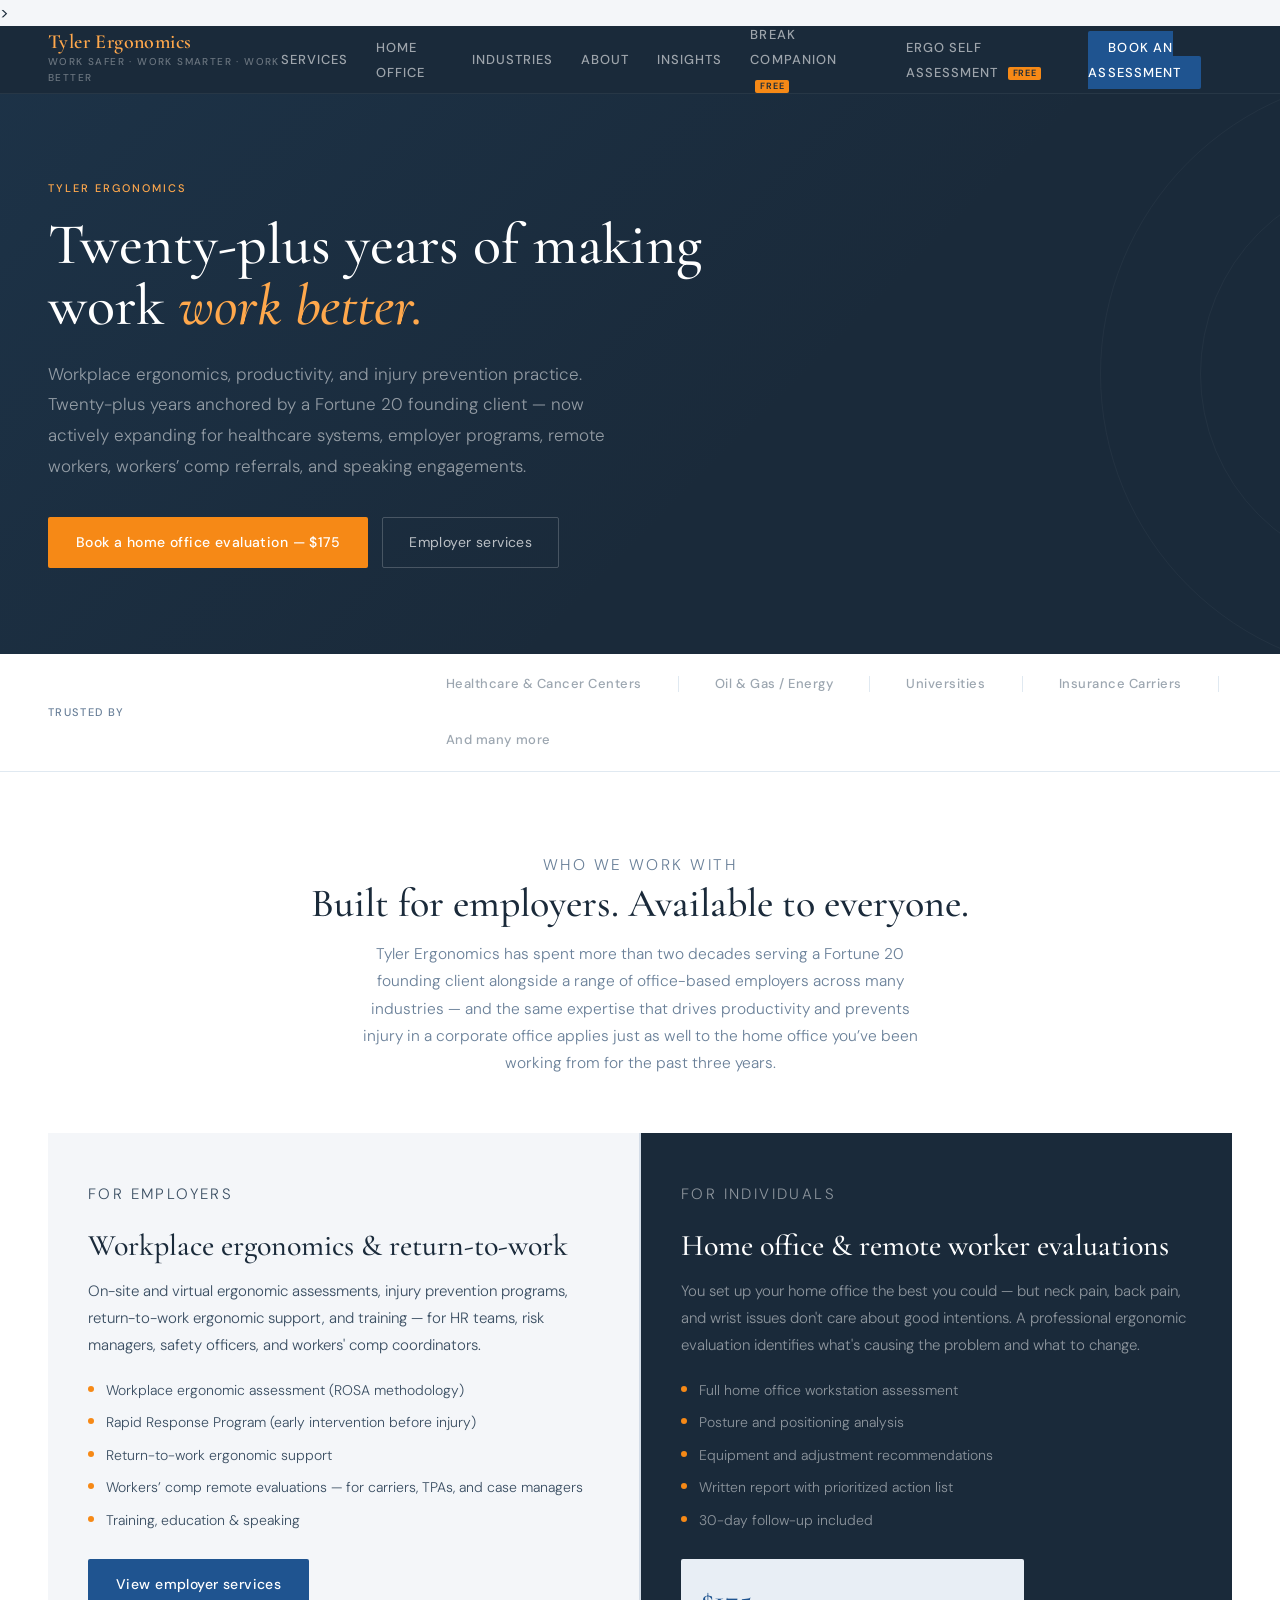
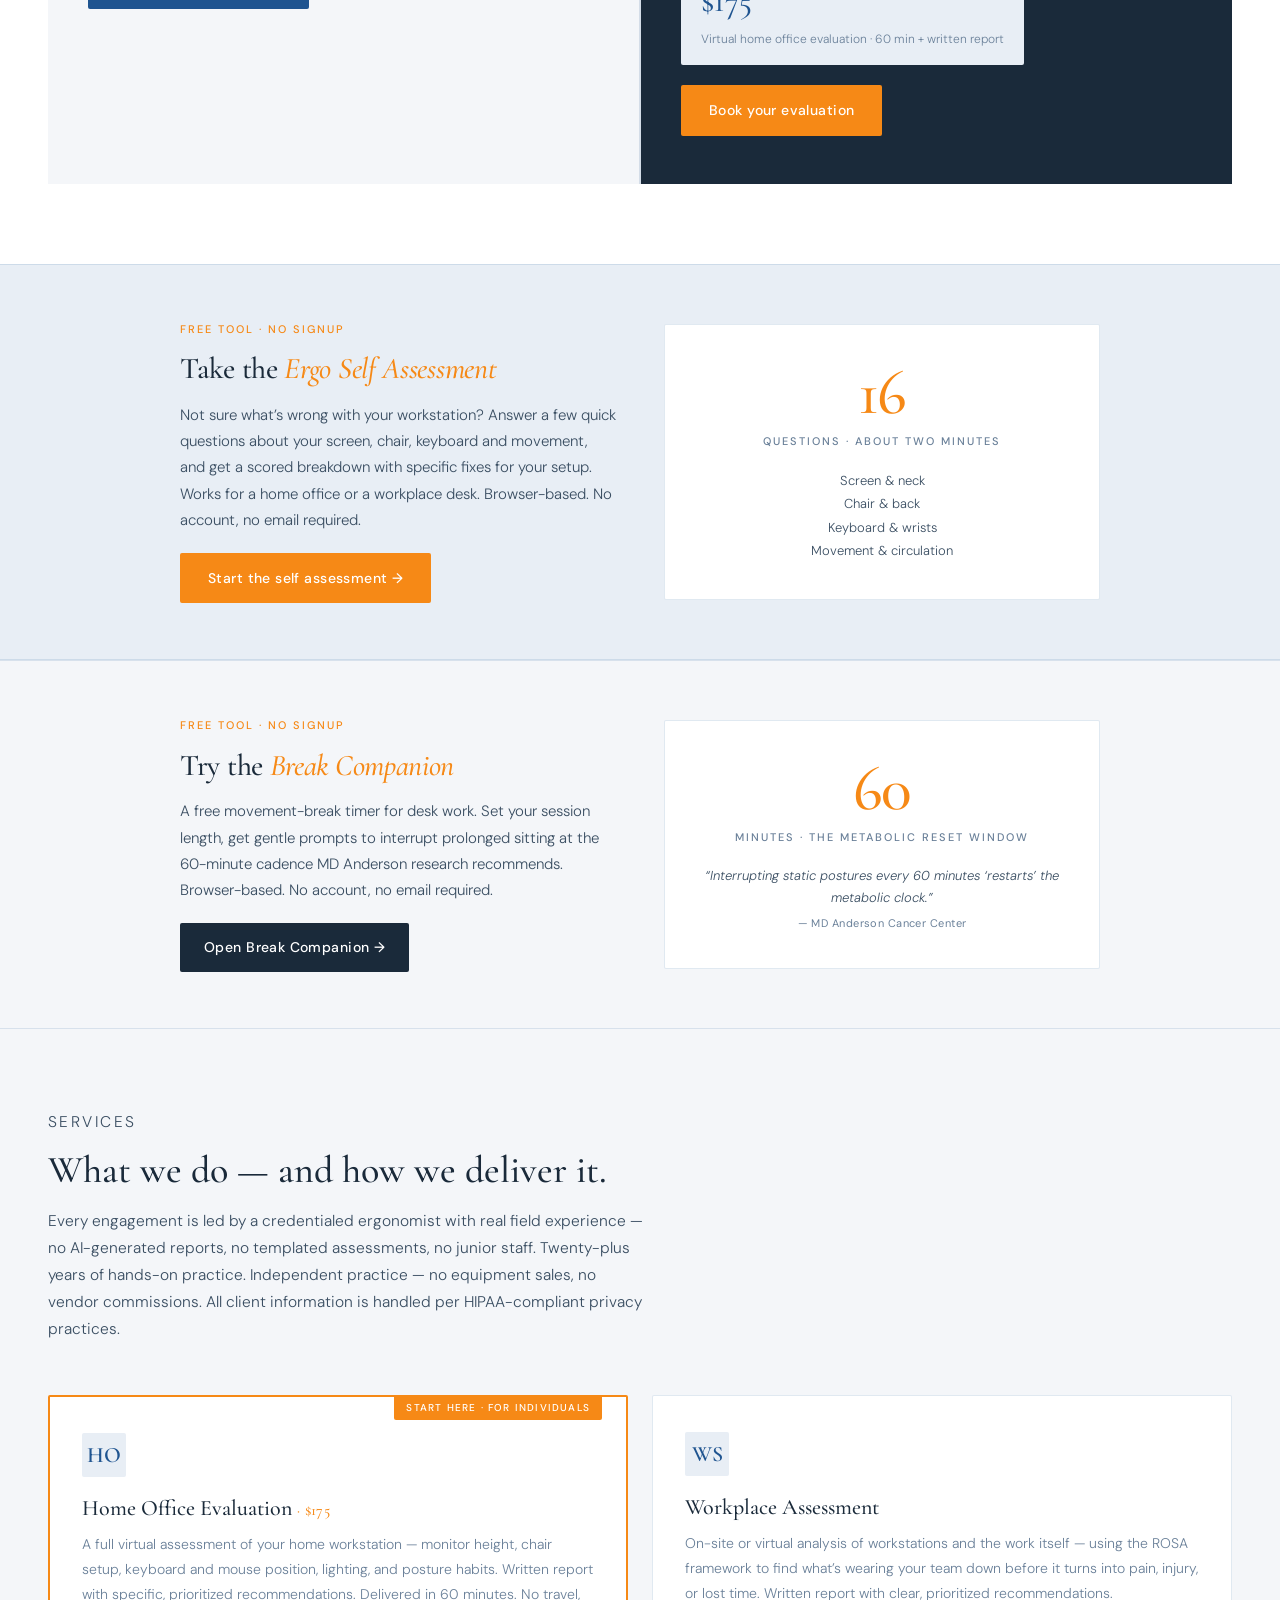
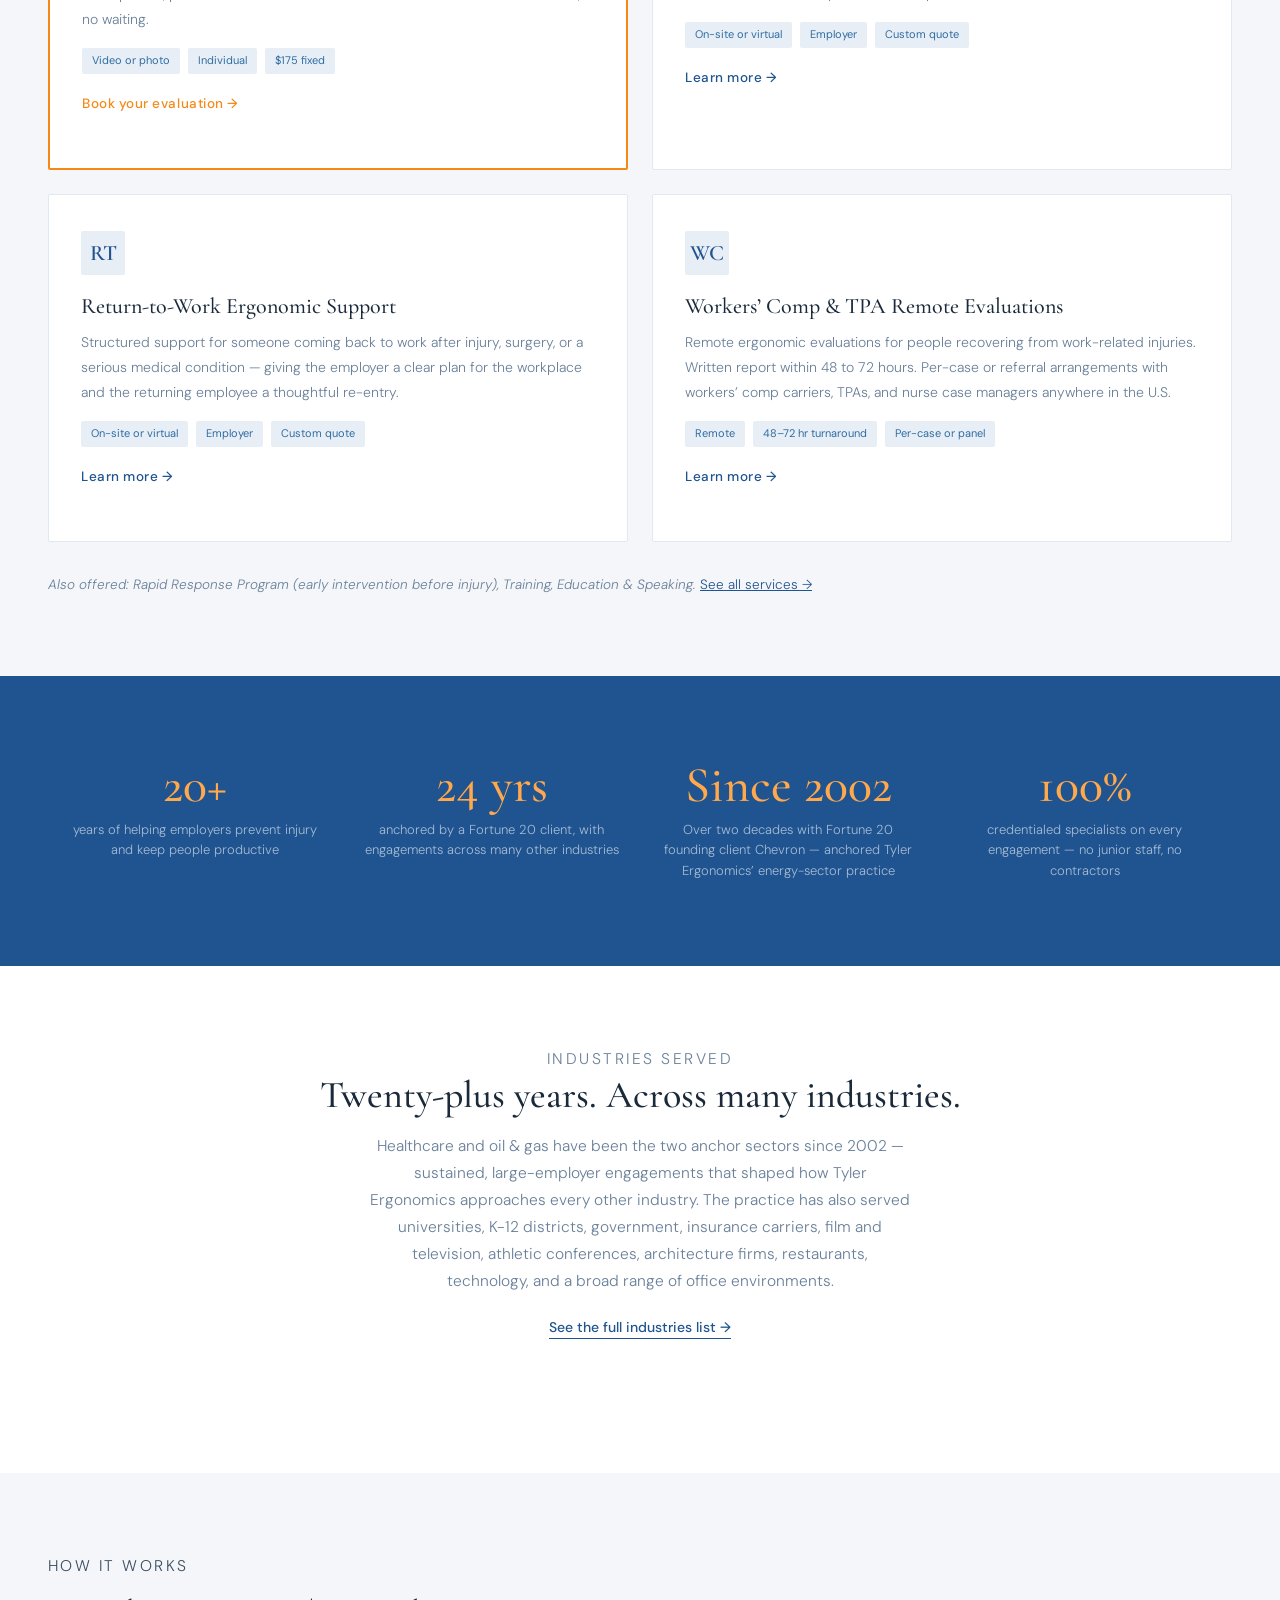
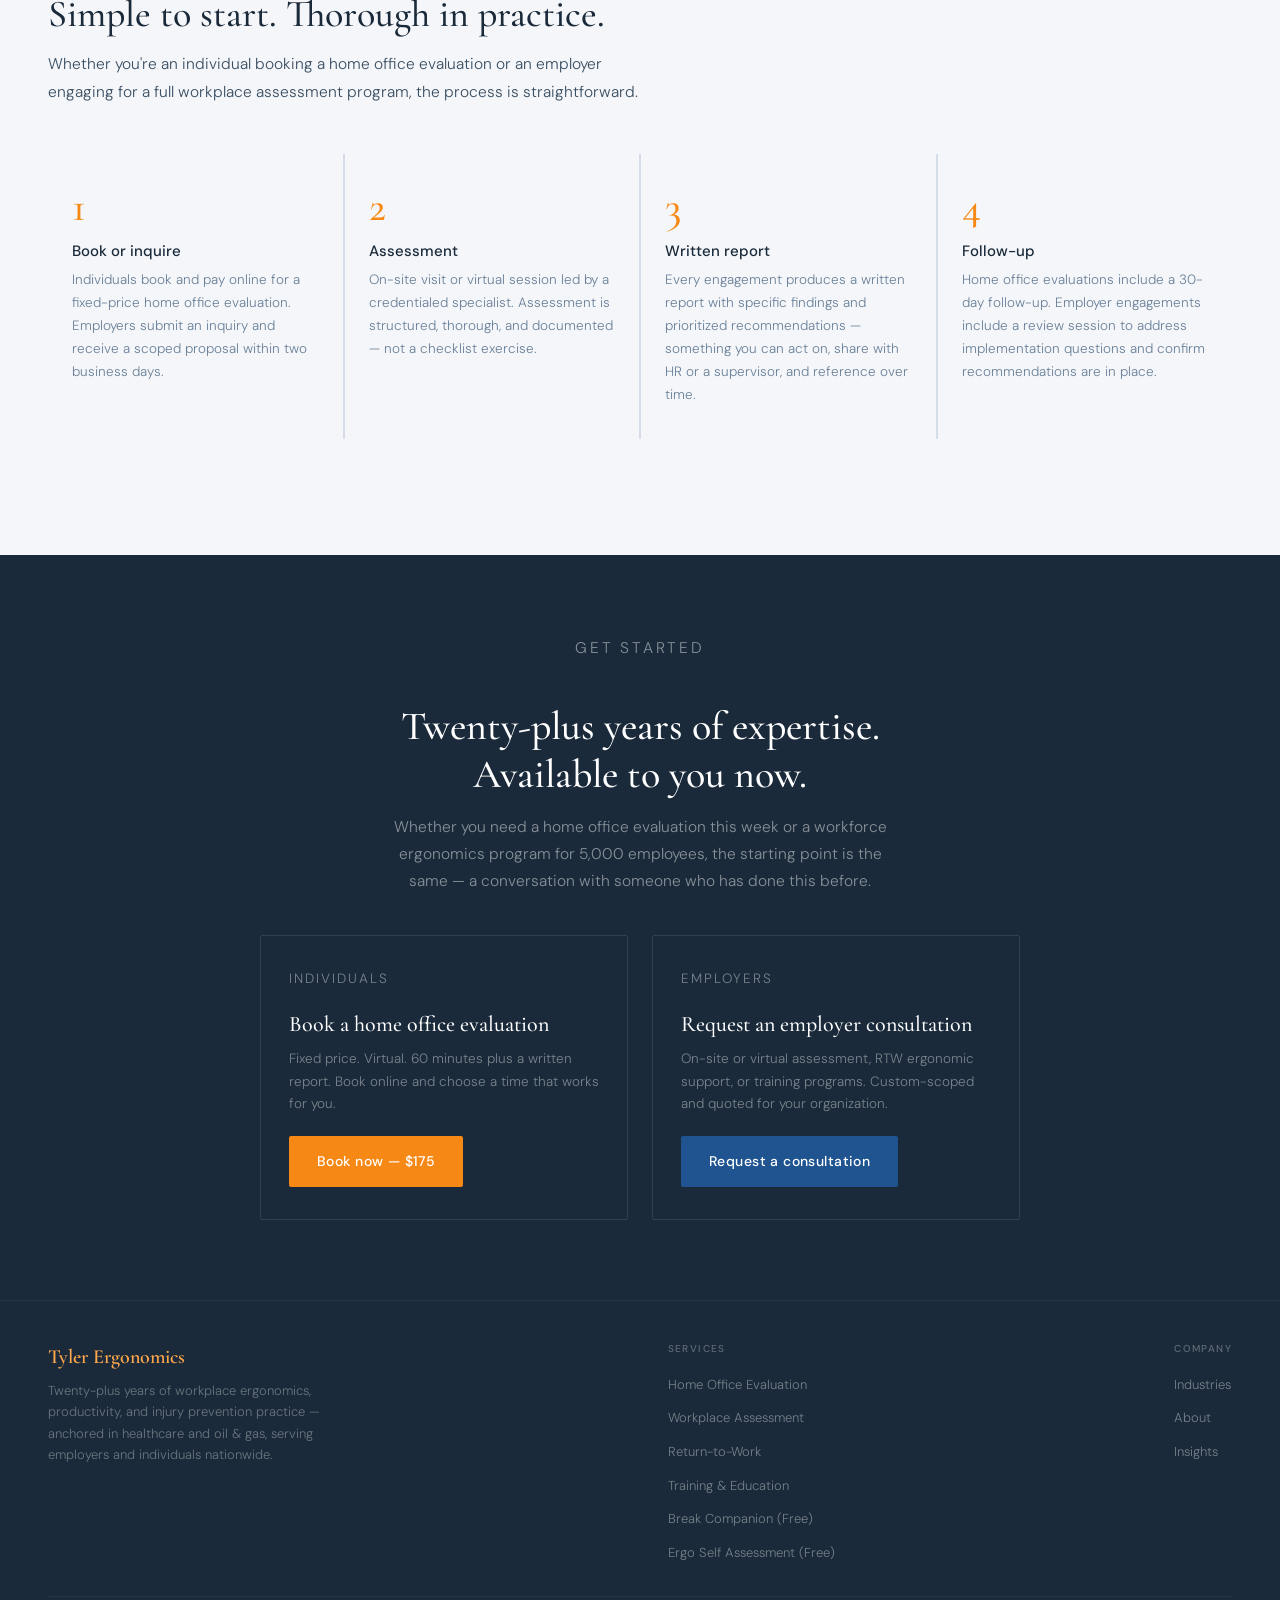
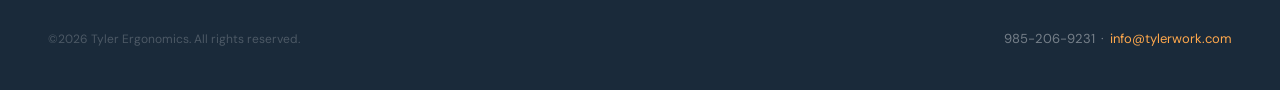
==== index.html @ 81009a44 "Add files via upload" ====
<!DOCTYPE html>
<html lang="en">
<head>
<meta charset="UTF-8">
<meta name="viewport" content="width=device-width, initial-scale=1.0">
<title>Tyler Ergonomics — Workplace & Home Office Ergonomics</title>
<meta name="description" content="Twenty-plus years of workplace ergonomics, productivity, and injury prevention. Virtual home office evaluations, workplace assessments, and return-to-work support. Independent practice, no equipment sales.">>
<link rel="preconnect" href="https://fonts.googleapis.com">
<link href="https://fonts.googleapis.com/css2?family=Cormorant+Garamond:ital,wght@0,400;0,500;0,600;1,400;1,500&family=DM+Sans:wght@300;400;500&display=swap" rel="stylesheet">
<style>
*,*::before,*::after{box-sizing:border-box;margin:0;padding:0}
:root{
  --ink:#1a2a3a;--ink-lt:#1e3040;--blue:#2e6da4;--blue-dk:#1f5490;
  --blue-lt:#bdd4ea;--ivory:#f4f6f9;--cream:#e8eef5;--warm:#d4dde8;
  --gold:#f68916;--gold-lt:#ffa84c;--mid:#3a4e62;--soft:#6a8099;
  --white:#ffffff;--border:rgba(46,109,164,0.15)
}
body{font-family:'DM Sans',sans-serif;font-weight:400;color:var(--ink);background:var(--ivory);line-height:1.6;font-size:16px}

/* NAV */
nav{background:var(--ink);padding:0 48px;display:flex;align-items:center;justify-content:space-between;height:68px;border-bottom:1px solid rgba(255,255,255,0.06);position:sticky;top:0;z-index:100}
.nav-logo{display:flex;flex-direction:column;text-decoration:none;gap:2px}
.nav-logo-main{font-family:'Cormorant Garamond',serif;font-size:20px;font-weight:600;color:var(--gold-lt);letter-spacing:0.02em;line-height:1}
.nav-logo-sub{font-size:10px;font-weight:500;letter-spacing:0.14em;text-transform:uppercase;color:rgba(255,255,255,0.35)}
.nav-links{display:flex;gap:28px;align-items:center;list-style:none}
.nav-links a{color:rgba(255,255,255,0.58);text-decoration:none;font-size:13px;letter-spacing:0.08em;text-transform:uppercase;font-weight:500;transition:color 0.2s}
.nav-links a:hover,.nav-links a.active{color:var(--gold-lt)}
.nav-cta{background:var(--blue-dk)!important;color:var(--white)!important;padding:8px 20px;border-radius:2px;opacity:1!important}
.nav-cta:hover{background:var(--gold)!important}
.nav-lifeafter{border:1px solid rgba(255,255,255,0.15)!important;padding:7px 16px!important;font-size:11px!important;}
.nav-lifeafter:hover{border-color:var(--gold-lt)!important;color:var(--gold-lt)!important;background:none!important}

/* HERO */
.hero{background:var(--ink);min-height:560px;display:flex;align-items:center;padding:80px 48px;position:relative;overflow:hidden}
.hero::before{content:'';position:absolute;inset:0;background:linear-gradient(135deg,rgba(46,109,164,0.12) 0%,transparent 60%)}
.hero-rings{position:absolute;right:-120px;top:50%;transform:translateY(-50%)}
.hero-ring{border-radius:50%;border:1px solid rgba(255,255,255,0.04);position:absolute;top:50%;left:50%;transform:translate(-50%,-50%)}
.hero-content{position:relative;z-index:1;max-width:700px}
.hero-eyebrow{font-size:11px;font-weight:500;letter-spacing:0.18em;text-transform:uppercase;color:var(--gold-lt);margin-bottom:18px}
.hero h1{font-family:'Cormorant Garamond',serif;font-size:58px;font-weight:500;color:var(--white);line-height:1.05;margin-bottom:22px}
.hero h1 em{font-style:italic;color:var(--gold-lt)}
.hero-sub{font-size:17px;color:rgba(255,255,255,0.52);max-width:560px;line-height:1.8;font-weight:300;margin-bottom:36px}
.hero-actions{display:flex;gap:14px;flex-wrap:wrap}
.btn-primary{background:var(--blue-dk);color:var(--white);padding:14px 28px;border:none;border-radius:2px;font-size:14px;font-weight:500;cursor:pointer;text-decoration:none;display:inline-block;letter-spacing:0.03em;transition:background 0.2s;font-family:'DM Sans',sans-serif}
.btn-primary:hover{background:var(--gold)}
.btn-gold{background:var(--gold);color:var(--white);padding:14px 28px;border:none;border-radius:2px;font-size:14px;font-weight:500;cursor:pointer;text-decoration:none;display:inline-block;letter-spacing:0.03em;font-family:'DM Sans',sans-serif}
.btn-outline{border:1px solid rgba(255,255,255,0.2);color:rgba(255,255,255,0.7);padding:13px 26px;border-radius:2px;font-size:14px;font-weight:400;text-decoration:none;display:inline-block;letter-spacing:0.03em;transition:all 0.2s;font-family:'DM Sans',sans-serif}
.btn-outline:hover{border-color:var(--gold-lt);color:var(--gold-lt)}

/* EYEBROWS */
.eyebrow{font-size:11px;font-weight:500;letter-spacing:0.18em;text-transform:uppercase;color:var(--gold-lt);margin-bottom:16px}
.section-eyebrow{font-size:11px;font-weight:500;letter-spacing:0.16em;text-transform:uppercase;color:var(--blue);margin-bottom:12px}

/* TRUST STRIP */
.trust-strip{background:var(--white);border-bottom:1px solid var(--border);padding:20px 48px;display:flex;gap:48px;align-items:center}
.trust-label{font-size:11px;font-weight:500;letter-spacing:0.12em;text-transform:uppercase;color:var(--soft);flex-shrink:0}
.trust-clients{display:flex;gap:36px;align-items:center;flex-wrap:wrap}
.trust-client{font-size:13px;font-weight:500;color:rgba(58,78,98,0.5);letter-spacing:0.04em}
.trust-divider{width:1px;height:16px;background:var(--border)}

/* AUDIENCE SPLIT */
.audience-section{background:var(--white);padding:80px 48px}
.audience-header{text-align:center;margin-bottom:56px}
.audience-header h2{font-family:'Cormorant Garamond',serif;font-size:40px;font-weight:500;color:var(--ink);line-height:1.2;margin-bottom:14px}
.audience-header p{font-size:15.5px;color:var(--soft);max-width:560px;margin:0 auto;line-height:1.75;font-weight:300}
.audience-grid{display:grid;grid-template-columns:1fr 1fr;gap:2px;background:var(--warm)}
.audience-card{background:var(--ivory);padding:48px 40px}
.audience-card.dark{background:var(--ink)}
.audience-tag{font-size:10px;font-weight:500;letter-spacing:0.16em;text-transform:uppercase;color:var(--gold);margin-bottom:16px}
.audience-card h3{font-family:'Cormorant Garamond',serif;font-size:30px;font-weight:500;color:var(--ink);margin-bottom:14px;line-height:1.2}
.audience-card.dark h3{color:var(--white)}
.audience-card p{font-size:15px;color:var(--mid);line-height:1.8;margin-bottom:20px;font-weight:300}
.audience-card.dark p{color:rgba(255,255,255,0.5)}
.audience-list{list-style:none;display:flex;flex-direction:column;gap:10px;margin-bottom:28px}
.audience-list li{display:flex;gap:12px;align-items:flex-start;font-size:14px;color:var(--mid);font-weight:300;line-height:1.6}
.audience-card.dark .audience-list li{color:rgba(255,255,255,0.5)}
.audience-list li::before{content:'';width:6px;height:6px;border-radius:50%;background:var(--gold);flex-shrink:0;margin-top:7px}
.audience-price{background:var(--cream);border-radius:2px;padding:16px 20px;display:inline-flex;flex-direction:column;gap:4px}
.audience-price-amount{font-family:'Cormorant Garamond',serif;font-size:32px;font-weight:500;color:var(--blue-dk)}
.audience-price-label{font-size:12px;color:var(--soft);font-weight:300}

/* SERVICES */
.services-section{background:var(--ivory);padding:80px 48px}
.services-header{margin-bottom:52px}
.services-header h2{font-family:'Cormorant Garamond',serif;font-size:38px;font-weight:500;color:var(--ink);line-height:1.2;margin-bottom:14px}
.services-header p{font-size:15.5px;color:var(--mid);max-width:600px;line-height:1.75;font-weight:300}
.services-grid{display:grid;grid-template-columns:repeat(2,1fr);gap:24px}
.service-card{background:var(--white);border:1px solid var(--border);border-radius:2px;padding:36px 32px;position:relative;display:block;transition:border-color 0.2s,transform 0.2s,box-shadow 0.2s}
.service-card.featured{border-color:var(--gold);border-width:2px}
a.service-card:hover{transform:translateY(-2px);box-shadow:0 8px 24px rgba(46,109,164,0.08)}
a.service-card.featured:hover{border-color:var(--gold-lt)}
.service-featured-tag{position:absolute;top:-1px;right:24px;background:var(--gold);color:var(--white);font-size:10px;font-weight:500;letter-spacing:0.12em;text-transform:uppercase;padding:4px 12px;border-radius:0 0 2px 2px}
.service-icon{width:44px;height:44px;border-radius:2px;background:var(--cream);display:flex;align-items:center;justify-content:center;margin-bottom:18px;font-family:'Cormorant Garamond',serif;font-size:22px;font-weight:600;color:var(--blue-dk)}
.service-card h3{font-family:'Cormorant Garamond',serif;font-size:22px;font-weight:500;color:var(--ink);margin-bottom:10px;line-height:1.2}
.service-card p{font-size:14px;color:var(--soft);line-height:1.8;margin-bottom:16px;font-weight:300}
.service-tags{display:flex;gap:8px;flex-wrap:wrap}
.service-tag{font-size:11px;color:var(--blue);background:var(--cream);padding:4px 10px;border-radius:2px;font-weight:400}

/* STAT STRIP */
.stat-strip{background:var(--blue-dk);padding:56px 48px}
.stat-strip-inner{display:grid;grid-template-columns:repeat(4,1fr);gap:2px}
.stat-item{text-align:center;padding:28px 16px}
.stat-num{font-family:'Cormorant Garamond',serif;font-size:50px;font-weight:500;color:var(--gold-lt);line-height:1;margin-bottom:10px}
.stat-label{font-size:13px;color:rgba(255,255,255,0.6);line-height:1.6;font-weight:300}

/* INDUSTRIES */
.industries-section{background:var(--white);padding:80px 48px}
.industries-header{text-align:center;margin-bottom:52px}
.industries-header h2{font-family:'Cormorant Garamond',serif;font-size:38px;font-weight:500;color:var(--ink);line-height:1.2;margin-bottom:14px}
.industries-header p{font-size:15.5px;color:var(--soft);max-width:540px;margin:0 auto;line-height:1.75;font-weight:300}
.industries-grid{display:grid;grid-template-columns:repeat(5,1fr);gap:2px;background:var(--warm);margin-bottom:40px}
.industry-card{background:var(--ivory);padding:28px 22px;text-align:center}
.industry-num{font-family:'Cormorant Garamond',serif;font-size:13px;font-weight:500;color:var(--gold);margin-bottom:10px;letter-spacing:0.08em}
.industry-card h4{font-size:14px;font-weight:500;color:var(--ink);margin-bottom:6px;line-height:1.3}
.industry-card p{font-size:12.5px;color:var(--soft);line-height:1.6;font-weight:300}
.client-note{text-align:center;font-size:14px;color:var(--soft);font-weight:300;font-style:italic}
.client-note strong{font-style:normal;font-weight:500;color:var(--mid)}

/* LIFEAFTER BRIDGE */
.bridge-section{background:var(--cream);border-top:2px solid var(--gold);padding:64px 48px}
.bridge-layout{display:grid;grid-template-columns:1fr 1fr;gap:56px;align-items:center}
.bridge-text .bridge-eyebrow{font-size:11px;font-weight:500;letter-spacing:0.16em;text-transform:uppercase;color:var(--gold);margin-bottom:14px}
.bridge-text h2{font-family:'Cormorant Garamond',serif;font-size:36px;font-weight:500;color:var(--ink);line-height:1.2;margin-bottom:16px}
.bridge-text p{font-size:15px;color:var(--mid);line-height:1.85;margin-bottom:16px;font-weight:300}
.bridge-text p:last-of-type{margin-bottom:24px}
.bridge-card{background:var(--ink);border-radius:2px;padding:36px 32px}
.bridge-card-eyebrow{font-size:10px;font-weight:500;letter-spacing:0.16em;text-transform:uppercase;color:var(--gold-lt);margin-bottom:14px}
.bridge-card h3{font-family:'Cormorant Garamond',serif;font-size:26px;font-weight:500;color:var(--white);margin-bottom:12px;line-height:1.2}
.bridge-card p{font-size:14px;color:rgba(255,255,255,0.48);line-height:1.8;margin-bottom:20px;font-weight:300}
.bridge-card-link{font-size:13px;font-weight:500;color:var(--gold-lt);text-decoration:none;letter-spacing:0.04em;display:flex;align-items:center;gap:8px}
.bridge-card-link:hover{color:var(--gold)}

/* PROCESS */
.process-section{background:var(--ivory);padding:80px 48px}
.process-header{margin-bottom:48px}
.process-header h2{font-family:'Cormorant Garamond',serif;font-size:38px;font-weight:500;color:var(--ink);line-height:1.2;margin-bottom:14px}
.process-header p{font-size:15.5px;color:var(--mid);max-width:600px;line-height:1.75;font-weight:300}
.process-steps{display:grid;grid-template-columns:repeat(4,1fr);gap:2px;background:var(--warm);margin-bottom:36px}
.process-step{background:var(--ivory);padding:32px 24px}
.process-step-num{font-family:'Cormorant Garamond',serif;font-size:42px;font-weight:500;color:var(--gold);line-height:1;margin-bottom:14px}
.process-step h4{font-size:15px;font-weight:500;color:var(--ink);margin-bottom:8px;line-height:1.3}
.process-step p{font-size:13.5px;color:var(--soft);line-height:1.7;font-weight:300}

/* CTA */
.cta-section{background:var(--ink);padding:80px 48px;text-align:center}
.cta-section h2{font-family:'Cormorant Garamond',serif;font-size:40px;font-weight:500;color:var(--white);margin-bottom:16px;line-height:1.2}
.cta-section p{font-size:15.5px;color:rgba(255,255,255,0.48);max-width:520px;margin:0 auto 40px;line-height:1.75;font-weight:300}
.cta-split{display:grid;grid-template-columns:1fr 1fr;gap:24px;max-width:760px;margin:0 auto}
.cta-card{border:1px solid rgba(255,255,255,0.1);border-radius:2px;padding:32px 28px;text-align:left}
.cta-card-label{font-size:10px;font-weight:500;letter-spacing:0.15em;text-transform:uppercase;color:var(--gold-lt);margin-bottom:12px}
.cta-card h4{font-family:'Cormorant Garamond',serif;font-size:22px;font-weight:500;color:var(--white);margin-bottom:10px;line-height:1.2}
.cta-card p{font-size:13.5px;color:rgba(255,255,255,0.42);line-height:1.7;margin-bottom:20px;font-weight:300}

/* FOOTER */
footer{background:var(--ink);padding:40px 48px;border-top:1px solid rgba(255,255,255,0.06)}
.footer-top{display:flex;justify-content:space-between;align-items:flex-start;margin-bottom:32px;padding-bottom:32px;border-bottom:1px solid rgba(255,255,255,0.06)}
.footer-brand .footer-logo-main{font-family:'Cormorant Garamond',serif;font-size:20px;font-weight:600;color:var(--gold-lt);margin-bottom:6px}
.footer-brand p{font-size:13px;color:rgba(255,255,255,0.35);font-weight:300;max-width:280px;line-height:1.65}
.footer-nav-group h5{font-size:10px;font-weight:500;letter-spacing:0.14em;text-transform:uppercase;color:rgba(255,255,255,0.3);margin-bottom:14px}
.footer-nav-group ul{list-style:none;display:flex;flex-direction:column;gap:8px}
.footer-nav-group a{font-size:13px;color:rgba(255,255,255,0.4);text-decoration:none;font-weight:300}
.footer-nav-group a:hover{color:var(--gold-lt)}
.footer-bottom{display:flex;justify-content:space-between;align-items:center}
.footer-copy{font-size:12px;color:rgba(255,255,255,0.22)}
.footer-contact{font-size:13px;color:rgba(255,255,255,0.4)}
.footer-contact strong{color:var(--gold-lt);font-weight:400}


/* ============================================
   RESPONSIVE — TABLET & MOBILE
   ============================================ */

/* TABLET (under 1024px) */
@media (max-width: 1024px) {
  .footer-top { grid-template-columns: 2fr 1fr 1fr 1fr; gap: 32px; }
}

/* TABLET TO SMALL DESKTOP (under 968px) */
@media (max-width: 968px) {
  nav { padding: 16px 20px; gap: 16px; }
  .nav-logo-main { font-size: 18px; }
  .nav-logo-sub { font-size: 9px; }
  .nav-links { gap: 14px; flex-wrap: wrap; }
  .nav-links a:not(.btn-gold):not(.nav-cta) { font-size: 12.5px; }

  /* Hero adjustments */
  .hero, .page-header { padding: 48px 20px; }
  .hero { flex-direction: column; gap: 32px; }
  .hero-content, .hero-graphic { width: 100%; max-width: 100%; }
  .hero h1, .page-header h1 { font-size: 38px; line-height: 1.15; }
  .hero-sub, .page-header-sub { font-size: 16px; }

  /* Section padding universal */
  section { padding-left: 20px !important; padding-right: 20px !important; }

  /* Grids collapse */
  .services-grid { grid-template-columns: 1fr 1fr; gap: 16px; }
  .stat-strip { grid-template-columns: 1fr 1fr; }
  .stats-strip { grid-template-columns: 1fr 1fr; }
  .gallery-grid { grid-template-columns: 1fr 1fr; }
  .anchor-grid { grid-template-columns: 1fr; gap: 16px; }
  .who-grid { grid-template-columns: 1fr 1fr; }
  .symptoms-grid { grid-template-columns: 1fr 1fr; }
  .credibility-band { grid-template-columns: 1fr 1fr; gap: 24px; }
  .testimonial-grid { grid-template-columns: 1fr; }
  .articles-grid { grid-template-columns: 1fr; }
  .what-grid { grid-template-columns: 1fr; }
  .cta-split { grid-template-columns: 1fr; gap: 16px; }
  .audience-section, .audience-grid { grid-template-columns: 1fr; }
  .timeline-grid { grid-template-columns: 1fr; }
  .credentials-grid { grid-template-columns: 1fr; }
  .contact-grid { grid-template-columns: 1fr; gap: 16px; }
  .footer-top { grid-template-columns: 1fr 1fr; gap: 32px; }

  /* Hero booking card stacks */
  .hero-booking-card { width: 100%; max-width: 100%; }

  /* Two-path availability band — homepage */
  section[style*="grid-template-columns:1fr 1fr"] > div[style*="grid-template-columns"] { grid-template-columns: 1fr !important; gap: 32px !important; }

  /* Article header */
  .article-header { padding: 48px 20px 32px; }
  .article-header h1 { font-size: 36px; }
  .article-body { padding: 48px 20px; }
  .article-body-inner { font-size: 16px; }
  .article-body-inner h2 { font-size: 26px; }
  .data-stats { grid-template-columns: 1fr; }
  .stat-num { font-size: 36px; }

  /* CTA section */
  .cta-section { padding: 60px 20px; }
  .cta-section h2 { font-size: 32px; }

  /* Footer */
  footer { padding: 48px 20px 24px; }
  .footer-bottom { flex-direction: column; gap: 12px; text-align: center; }
}

/* PHONE (under 640px) */
@media (max-width: 640px) {
  /* Navigation — keep brand + CTA only, hide intermediate links */
  nav { padding: 14px 16px; }
  .nav-links a:not(.btn-gold):not(.nav-cta) { display: none; }
  .nav-logo-main { font-size: 17px; }
  .nav-logo-sub { display: none; }
  .btn-gold, .nav-cta { padding: 9px 16px; font-size: 12.5px; }

  /* Section padding reduced further */
  section { padding-left: 16px !important; padding-right: 16px !important; padding-top: 40px !important; padding-bottom: 40px !important; }

  /* Hero / page header */
  .hero, .page-header, .article-header { padding: 40px 16px 32px !important; }
  .hero h1, .page-header h1, .article-header h1 { font-size: 32px !important; }
  .hero-sub, .page-header-sub, .article-dek { font-size: 15px; }
  .hero-credibility { font-size: 13px; }

  /* All multi-column grids → single column on phone */
  .services-grid, .gallery-grid, .who-grid, .symptoms-grid, .stat-strip, .stats-strip, .credibility-band, .footer-top, .testimonial-grid, .articles-grid, .what-grid, .cta-split, .anchor-grid, .timeline-grid, .credentials-grid, .contact-grid {
    grid-template-columns: 1fr !important;
    gap: 14px !important;
  }

  /* Headings scale */
  h2 { font-size: 26px !important; line-height: 1.2 !important; }
  h3 { font-size: 19px !important; }
  .services-header h2, .who-header h2, .gallery-header h2, .urgency-header h2, .credibility-header h2 { font-size: 28px !important; }

  /* Buttons full-width on phone */
  .hero-actions { flex-direction: column; gap: 12px; }
  .hero-actions a, .hero-actions .btn-gold, .hero-actions .btn-outline { width: 100%; text-align: center; padding: 13px 20px !important; }

  /* Service / who / gallery cards reduce padding */
  .service-card, .who-card, .gallery-card, .anchor-card, .testimonial-card { padding: 24px 20px !important; }

  /* Symptom cards smaller padding */
  .symptom-card { padding: 14px 16px !important; font-size: 14px !important; }

  /* Trust strip phone */
  .trust-strip { padding: 16px 16px !important; }
  .trust-clients { flex-wrap: wrap; gap: 8px 14px !important; justify-content: center; }
  .trust-divider { display: none; }
  .trust-client { font-size: 11.5px !important; }
  .trust-strip-human { padding: 16px 16px !important; }
  .trust-strip-human p { font-size: 13px !important; }

  /* Credibility band */
  .credibility-band { padding: 32px 16px !important; }
  .credibility-stat { font-size: 26px !important; }

  /* Stat numbers */
  .stat-num { font-size: 32px !important; }

  /* Forms — full width, prevent iOS zoom */
  .inquiry-form input, .inquiry-form select, .inquiry-form textarea { font-size: 16px !important; width: 100% !important; padding: 12px 14px !important; }
  .inquiry-form .form-row { grid-template-columns: 1fr !important; gap: 14px !important; }
  .inquiry-form button[type="submit"] { width: 100% !important; }

  /* Article body adjustments */
  .article-body { padding: 32px 16px !important; }
  .article-body-inner { font-size: 15.5px; line-height: 1.7; }
  .article-body-inner h2 { font-size: 24px !important; margin-top: 32px !important; }
  .article-body-inner h3 { font-size: 18px !important; }
  .article-body-inner blockquote { font-size: 18px !important; padding: 4px 0 4px 18px !important; }
  .article-body-inner li { font-size: 15px !important; }
  .sources-list li { font-size: 12.5px !important; padding-left: 30px !important; }

  /* CTA section phone */
  .cta-section { padding: 48px 16px !important; }
  .cta-section h2 { font-size: 26px !important; }
  .cta-section p { font-size: 14.5px; }

  /* Footer phone */
  footer { padding: 36px 16px 20px !important; }
  .footer-top { gap: 28px !important; }
  .footer-logo-main { font-size: 19px; }
  .footer-bottom { font-size: 10px !important; flex-direction: column; gap: 8px; }
  .footer-contact { font-size: 12px !important; }
}


.nav-free-badge{display:inline-block;background:var(--gold);color:var(--ink);font-size:9px;font-weight:600;padding:2px 5px;margin-left:5px;letter-spacing:0.08em;text-transform:uppercase;border-radius:2px;vertical-align:middle;line-height:1}

/* ============================================
   MOBILE HAMBURGER MENU
   ============================================ */
.mobile-menu-toggle { display: none; background: transparent; border: none; color: #fff; cursor: pointer; padding: 6px; align-items: center; justify-content: center; }
.mobile-menu-close { display: none; }

@media (max-width: 640px) {
  .mobile-menu-toggle { display: flex !important; order: 99; }
  .mobile-menu-toggle svg { width: 26px; height: 26px; stroke: rgba(255,255,255,0.9); }
  
  /* Hide everything in nav-links by default on phone — overlay takes over */
  .nav-links { display: none !important; }
  
  /* When mobile menu is open, transform nav-links into full-height slide-out panel */
  .nav-links.mobile-open {
    display: flex !important;
    flex-direction: column !important;
    align-items: stretch !important;
    position: fixed !important;
    top: 0 !important;
    right: 0 !important;
    width: 84% !important;
    max-width: 320px !important;
    height: 100vh !important;
    background: #1a2a3a !important;
    padding: 68px 28px 32px !important;
    margin: 0 !important;
    gap: 0 !important;
    z-index: 9999 !important;
    overflow-y: auto !important;
    box-shadow: -8px 0 30px rgba(0,0,0,0.3);
  }
  .nav-links.mobile-open li { list-style: none !important; }
  .nav-links.mobile-open a {
    display: block !important;
    color: rgba(255,255,255,0.85) !important;
    text-decoration: none !important;
    font-size: 16px !important;
    font-weight: 400 !important;
    padding: 16px 0 !important;
    border-bottom: 1px solid rgba(255,255,255,0.08) !important;
    background: transparent !important;
    letter-spacing: 0.02em !important;
    text-transform: none !important;
  }
  .nav-links.mobile-open a:hover, .nav-links.mobile-open a.current, .nav-links.mobile-open a.active { color: #ffa84c !important; }
  .nav-links.mobile-open a.btn-gold, .nav-links.mobile-open a.nav-cta {
    background: #f68916 !important;
    color: #1a2a3a !important;
    text-align: center;
    padding: 14px 20px !important;
    border-radius: 2px;
    border-bottom: none !important;
    margin-top: 20px;
    font-weight: 500 !important;
  }
  .mobile-menu-close {
    display: block !important;
    position: absolute;
    top: 14px;
    right: 16px;
    background: transparent;
    border: none;
    color: rgba(255,255,255,0.9);
    font-size: 32px;
    cursor: pointer;
    padding: 6px 12px;
    line-height: 1;
    z-index: 10000;
  }
  /* Dedicated backdrop element (replaces ::before pseudo-element for iOS reliability) */
  .mobile-menu-backdrop {
    display: none;
    position: fixed;
    inset: 0;
    background: rgba(0,0,0,0.5);
    z-index: 9998;
  }
  .mobile-menu-backdrop.show {
    display: block;
  }
  /* Ensure links and buttons inside open menu are tappable on iOS */
  .nav-links.mobile-open a,
  .nav-links.mobile-open .mobile-menu-close {
    pointer-events: auto !important;
    cursor: pointer !important;
    -webkit-tap-highlight-color: rgba(255,255,255,0.1);
    position: relative;
    z-index: 1;
  }
  body.mobile-nav-open { overflow: hidden; }
}


/* MOBILE STAT-STRIP — fix overflow */
@media (max-width: 968px) {
  .stat-strip-inner { grid-template-columns: 1fr 1fr !important; gap: 32px !important; }
  .stat-strip { padding: 40px 20px !important; }
}
@media (max-width: 540px) {
  .stat-strip-inner { grid-template-columns: 1fr !important; gap: 24px !important; }
}


/* ============================================
   UNIVERSAL MOBILE GRID COLLAPSE — prevent horizontal overflow on phone
   ============================================ */
@media (max-width: 968px) {
  .industries-grid, .gallery-grid, .symptoms-grid, .who-grid {
    grid-template-columns: 1fr 1fr !important;
    gap: 16px !important;
  }
  .stat-strip-inner, .process-steps, .data-stats, .stats-grid {
    grid-template-columns: 1fr 1fr !important;
    gap: 28px !important;
  }
}
@media (max-width: 540px) {
  .industries-grid, .gallery-grid, .symptoms-grid, .who-grid,
  .stat-strip-inner, .process-steps, .data-stats, .stats-grid {
    grid-template-columns: 1fr !important;
    gap: 18px !important;
  }
}

/* Belt-and-braces: prevent horizontal scroll at the page level */
html, body { overflow-x: hidden; max-width: 100vw; }


/* NEW MOBILE MENU SYSTEM (replaces old hamburger) */
@media (max-width: 640px) {
  #rt-mobile-toggle { display: block !important; }
  .nav-links { display: none !important; }
  .nav { padding: 12px 16px !important; }
}


/* Hide the OLD hamburger button (from previous JS code) — use only the new one */
@media (max-width: 640px) {
  .mobile-menu-toggle { display: none !important; }
  .nav-links.mobile-open { display: none !important; }
}

/* HOMEPAGE FREE-TOOL CALLOUT BOXES */
.tool-callout-grid{max-width:920px;margin:0 auto;display:grid;grid-template-columns:1fr 1fr;gap:48px;align-items:center}
@media (max-width:968px){
  .tool-callout-grid,
  section > div[style*="grid-template-columns:1fr 1fr;gap:48px"]{grid-template-columns:1fr !important;gap:28px !important}
}

</style>
</head>
<body>

<nav>
  <a href="index.html" class="nav-logo">
    <span class="nav-logo-main">Tyler Ergonomics</span>
    <span class="nav-logo-sub">Work safer · Work smarter · Work better</span>
  </a>
  <ul class="nav-links">
    <li><a href="te-02-services.html">Services</a></li>
    <li><a href="te-03-home-office.html">Home Office</a></li>
    <li><a href="te-04-industries.html">Industries</a></li>
    <li><a href="te-05-about.html">About</a></li>
    <li><a href="te-06-insights.html">Insights</a></li>
    <li><a href="te-07-break-companion.html">Break Companion <span class="nav-free-badge">Free</span></a></li>
    <li><a href="ergo-self-assessment.html">Ergo Self Assessment <span class="nav-free-badge">Free</span></a></li>
    <li><a href="te-02-services.html#book" class="nav-cta">Book an assessment</a></li>
  </ul>
  <button id="rt-mobile-toggle" onclick="document.getElementById('rt-mobile-menu').style.display='block';document.getElementById('rt-mobile-backdrop').style.display='block';" style="display:none;background:transparent;border:none;color:white;cursor:pointer;padding:8px 12px;" aria-label="Open menu">
    <svg viewBox="0 0 24 24" width="26" height="26" fill="none" stroke="currentColor" stroke-width="2" stroke-linecap="round"><line x1="3" y1="6" x2="21" y2="6"></line><line x1="3" y1="12" x2="21" y2="12"></line><line x1="3" y1="18" x2="21" y2="18"></line></svg>
  </button>
</nav>
<!-- BRAND NEW MOBILE MENU (separate from main nav for iOS reliability) -->
<div id="rt-mobile-menu" style="display:none;position:fixed;top:0;right:0;bottom:0;width:84%;max-width:320px;background:#1a2a3a;z-index:99999;padding:60px 28px 32px;overflow-y:auto;box-shadow:-8px 0 30px rgba(0,0,0,0.3);box-sizing:border-box;">
  <button onclick="document.getElementById('rt-mobile-menu').style.display='none';document.getElementById('rt-mobile-backdrop').style.display='none';" style="position:absolute;top:14px;right:16px;background:transparent;border:none;color:white;font-size:32px;cursor:pointer;padding:6px 12px;line-height:1;font-family:inherit;" aria-label="Close menu">&times;</button>
  <button onclick="location.href='index.html'" style="display:block;width:100%;text-align:left;background:transparent;border:none;border-bottom:1px solid rgba(255,255,255,0.08);color:rgba(255,255,255,0.85);font-size:16px;padding:16px 0;cursor:pointer;font-family:inherit;">Home</button>
  <button onclick="location.href='te-02-services.html'" style="display:block;width:100%;text-align:left;background:transparent;border:none;border-bottom:1px solid rgba(255,255,255,0.08);color:rgba(255,255,255,0.85);font-size:16px;padding:16px 0;cursor:pointer;font-family:inherit;">Services</button>
  <button onclick="location.href='te-03-home-office.html'" style="display:block;width:100%;text-align:left;background:transparent;border:none;border-bottom:1px solid rgba(255,255,255,0.08);color:rgba(255,255,255,0.85);font-size:16px;padding:16px 0;cursor:pointer;font-family:inherit;">Home Office</button>
  <button onclick="location.href='te-04-industries.html'" style="display:block;width:100%;text-align:left;background:transparent;border:none;border-bottom:1px solid rgba(255,255,255,0.08);color:rgba(255,255,255,0.85);font-size:16px;padding:16px 0;cursor:pointer;font-family:inherit;">Industries</button>
  <button onclick="location.href='te-05-about.html'" style="display:block;width:100%;text-align:left;background:transparent;border:none;border-bottom:1px solid rgba(255,255,255,0.08);color:rgba(255,255,255,0.85);font-size:16px;padding:16px 0;cursor:pointer;font-family:inherit;">About</button>
  <button onclick="location.href='te-06-insights.html'" style="display:block;width:100%;text-align:left;background:transparent;border:none;border-bottom:1px solid rgba(255,255,255,0.08);color:rgba(255,255,255,0.85);font-size:16px;padding:16px 0;cursor:pointer;font-family:inherit;">Insights</button>
  <button onclick="location.href='te-07-break-companion.html'" style="display:block;width:100%;text-align:left;background:transparent;border:none;border-bottom:1px solid rgba(255,255,255,0.08);color:rgba(255,255,255,0.85);font-size:16px;padding:16px 0;cursor:pointer;font-family:inherit;">Break Companion <span style="background:#f68916;color:#1a2a3a;font-size:10px;padding:2px 6px;border-radius:2px;font-weight:600;margin-left:6px;">FREE</span></button>
  <button onclick="location.href='ergo-self-assessment.html'" style="display:block;width:100%;text-align:left;background:transparent;border:none;border-bottom:1px solid rgba(255,255,255,0.08);color:rgba(255,255,255,0.85);font-size:16px;padding:16px 0;cursor:pointer;font-family:inherit;">Ergo Self Assessment <span style="background:#f68916;color:#1a2a3a;font-size:10px;padding:2px 6px;border-radius:2px;font-weight:600;margin-left:6px;">FREE</span></button>
  <button onclick="location.href='te-02-services.html#book'" style="display:block;width:100%;text-align:center;background:#f68916;border:none;color:#1a2a3a;font-size:14px;padding:14px 20px;cursor:pointer;font-family:inherit;margin-top:20px;font-weight:500;border-radius:2px;">Book an Assessment</button>
</div>
<div id="rt-mobile-backdrop" onclick="document.getElementById('rt-mobile-menu').style.display='none';document.getElementById('rt-mobile-backdrop').style.display='none';" style="display:none;position:fixed;inset:0;background:rgba(0,0,0,0.5);z-index:99998;"></div>


<!-- HERO -->
<div class="hero">
  <div class="hero-rings">
    <div class="hero-ring" style="width:600px;height:600px;"></div>
    <div class="hero-ring" style="width:400px;height:400px;"></div>
    <div class="hero-ring" style="width:220px;height:220px;"></div>
  </div>
  <div class="hero-content">
    <p class="hero-eyebrow">Tyler Ergonomics</p>
    <h1>Twenty-plus years of making<br>work <em>work better.</em></h1>
    <p class="hero-sub">Workplace ergonomics, productivity, and injury prevention practice. Twenty-plus years anchored by a Fortune 20 founding client &mdash; now actively expanding for healthcare systems, employer programs, remote workers, workers&rsquo; comp referrals, and speaking engagements.</p>
    <div class="hero-actions">
      <a href="te-03-home-office.html" class="btn-gold">Book a home office evaluation &mdash; $175</a>
      <a href="te-02-services.html" class="btn-outline">Employer services</a>
    </div>
  </div>
</div>

<!-- TRUST STRIP -->
<div class="trust-strip">
  <span class="trust-label">Trusted by</span>
  <p style="font-size:11px;color:rgba(255,255,255,0.5);letter-spacing:0.14em;text-transform:uppercase;text-align:center;margin-bottom:18px;font-weight:500">Twenty-plus years of work across</p>
  <div class="trust-clients">
    <span class="trust-client">Healthcare &amp; Cancer Centers</span>
    <div class="trust-divider"></div>
    <span class="trust-client">Oil &amp; Gas / Energy</span>
    <div class="trust-divider"></div>
    <span class="trust-client">Universities</span>
    <div class="trust-divider"></div>
    <span class="trust-client">Insurance Carriers</span>
    <div class="trust-divider"></div>
    <span class="trust-client">And many more</span>
  </div>
</div>

<!-- AUDIENCE SPLIT -->
<section class="audience-section">
  <div class="audience-header">
    <p class="section-eyebrow">Who we work with</p>
    <h2>Built for employers. Available to everyone.</h2>
    <p>Tyler Ergonomics has spent more than two decades serving a Fortune 20 founding client alongside a range of office-based employers across many industries &mdash; and the same expertise that drives productivity and prevents injury in a corporate office applies just as well to the home office you&rsquo;ve been working from for the past three years.</p>
  </div>
  <div class="audience-grid">
    <div class="audience-card">
      <p class="audience-tag">For employers</p>
      <h3>Workplace ergonomics & return-to-work</h3>
      <p>On-site and virtual ergonomic assessments, injury prevention programs, return-to-work ergonomic support, and training — for HR teams, risk managers, safety officers, and workers' comp coordinators.</p>
      <ul class="audience-list">
        <li>Workplace ergonomic assessment (ROSA methodology)</li>
        <li>Rapid Response Program (early intervention before injury)</li>
        <li>Return-to-work ergonomic support</li>
        <li>Workers&rsquo; comp remote evaluations &mdash; for carriers, TPAs, and case managers</li>
        <li>Training, education &amp; speaking</li>
      </ul>
      <a href="te-02-services.html" class="btn-primary">View employer services</a>
    </div>
    <div class="audience-card dark">
      <p class="audience-tag">For individuals</p>
      <h3>Home office & remote worker evaluations</h3>
      <p>You set up your home office the best you could — but neck pain, back pain, and wrist issues don't care about good intentions. A professional ergonomic evaluation identifies what's causing the problem and what to change.</p>
      <ul class="audience-list">
        <li>Full home office workstation assessment</li>
        <li>Posture and positioning analysis</li>
        <li>Equipment and adjustment recommendations</li>
        <li>Written report with prioritized action list</li>
        <li>30-day follow-up included</li>
      </ul>
      <div style="margin-bottom:20px">
        <div class="audience-price">
          <span class="audience-price-amount">$175</span>
          <span class="audience-price-label">Virtual home office evaluation · 60 min + written report</span>
        </div>
      </div>
      <a href="te-03-home-office.html" class="btn-gold">Book your evaluation</a>
    </div>
  </div>
</section>

<!-- ERGO SELF ASSESSMENT CALLOUT -->
<section style="background:var(--cream);padding:56px 48px;border-top:1px solid var(--border);border-bottom:1px solid var(--border)">
  <div class="tool-callout-grid">
    <div>
      <p style="font-size:11px;font-weight:500;letter-spacing:0.18em;text-transform:uppercase;color:var(--gold);margin-bottom:12px">Free tool &middot; No signup</p>
      <h3 style="font-family:'Cormorant Garamond',serif;font-size:30px;font-weight:500;color:var(--ink);line-height:1.25;margin-bottom:14px;letter-spacing:-0.01em">Take the <em style="font-style:italic;color:var(--gold)">Ergo Self Assessment</em></h3>
      <p style="font-size:15px;color:var(--mid);line-height:1.75;font-weight:300;margin-bottom:20px">Not sure what&rsquo;s wrong with your workstation? Answer a few quick questions about your screen, chair, keyboard and movement, and get a scored breakdown with specific fixes for your setup. Works for a home office or a workplace desk. Browser-based. No account, no email required.</p>
      <a href="ergo-self-assessment.html" class="btn-gold">Start the self assessment &rarr;</a>
    </div>
    <div style="text-align:center;background:var(--white);border:1px solid var(--border);border-radius:2px;padding:36px 28px">
      <div style="font-family:'Cormorant Garamond',serif;font-size:64px;color:var(--gold);font-weight:500;line-height:1;letter-spacing:-0.02em">16</div>
      <p style="font-size:11px;font-weight:500;letter-spacing:0.18em;text-transform:uppercase;color:var(--soft);margin-top:8px;margin-bottom:18px">Questions &middot; About two minutes</p>
      <p style="font-size:13px;color:var(--mid);line-height:1.8;font-weight:300">Screen &amp; neck<br>Chair &amp; back<br>Keyboard &amp; wrists<br>Movement &amp; circulation</p>
    </div>
  </div>
</section>

<!-- BREAK COMPANION CALLOUT -->
<section style="background:var(--ivory);padding:56px 48px;border-top:1px solid var(--border);border-bottom:1px solid var(--border)">
  <div style="max-width:920px;margin:0 auto;display:grid;grid-template-columns:1fr 1fr;gap:48px;align-items:center">
    <div>
      <p style="font-size:11px;font-weight:500;letter-spacing:0.18em;text-transform:uppercase;color:var(--gold);margin-bottom:12px">Free tool &middot; No signup</p>
      <h3 style="font-family:'Cormorant Garamond',serif;font-size:30px;font-weight:500;color:var(--ink);line-height:1.25;margin-bottom:14px;letter-spacing:-0.01em">Try the <em style="font-style:italic;color:var(--gold)">Break Companion</em></h3>
      <p style="font-size:15px;color:var(--mid);line-height:1.75;font-weight:300;margin-bottom:20px">A free movement-break timer for desk work. Set your session length, get gentle prompts to interrupt prolonged sitting at the 60-minute cadence MD Anderson research recommends. Browser-based. No account, no email required.</p>
      <a href="te-07-break-companion.html" style="background:var(--ink);color:var(--white);padding:13px 24px;border-radius:2px;font-size:14px;font-weight:500;text-decoration:none;display:inline-block;font-family:'DM Sans',sans-serif;letter-spacing:0.03em">Open Break Companion &rarr;</a>
    </div>
    <div style="text-align:center;background:var(--white);border:1px solid var(--border);border-radius:2px;padding:36px 28px">
      <div style="font-family:'Cormorant Garamond',serif;font-size:64px;color:var(--gold);font-weight:500;line-height:1;letter-spacing:-0.02em">60</div>
      <p style="font-size:11px;font-weight:500;letter-spacing:0.18em;text-transform:uppercase;color:var(--soft);margin-top:8px;margin-bottom:18px">Minutes &middot; The metabolic reset window</p>
      <p style="font-size:13px;color:var(--mid);line-height:1.7;font-weight:300;font-style:italic">&ldquo;Interrupting static postures every 60 minutes &lsquo;restarts&rsquo; the metabolic clock.&rdquo;</p>
      <p style="font-size:11px;color:var(--soft);margin-top:6px;letter-spacing:0.04em">&mdash; MD Anderson Cancer Center</p>
    </div>
  </div>
</section>

<!-- SERVICES -->
<section class="services-section">
  <div class="services-header">
    <p class="section-eyebrow">Services</p>
    <h2>What we do — and how we deliver it.</h2>
    <p>Every engagement is led by a credentialed ergonomist with real field experience — no AI-generated reports, no templated assessments, no junior staff. Twenty-plus years of hands-on practice. Independent practice — no equipment sales, no vendor commissions. All client information is handled per HIPAA-compliant privacy practices.</p>
  </div>
  <div class="services-grid">
    <a href="te-03-home-office.html" class="service-card featured" style="text-decoration:none;color:inherit;cursor:pointer">
      <span class="service-featured-tag">Start here &middot; For individuals</span>
      <div class="service-icon">HO</div>
      <h3>Home Office Evaluation <span style="color:var(--gold);font-size:0.7em;font-weight:500;letter-spacing:0.02em">&middot; $175</span></h3>
      <p>A full virtual assessment of your home workstation — monitor height, chair setup, keyboard and mouse position, lighting, and posture habits. Written report with specific, prioritized recommendations. Delivered in 60 minutes. No travel, no waiting.</p>
      <div class="service-tags">
        <span class="service-tag">Video or photo</span>
        <span class="service-tag">Individual</span>
        <span class="service-tag">$175 fixed</span>
      </div>
      <p style="margin-top:18px;color:var(--gold);font-size:13.5px;font-weight:500;letter-spacing:0.04em">Book your evaluation &rarr;</p>
    </a>
    <a href="te-02-services.html" class="service-card" style="text-decoration:none;color:inherit;cursor:pointer">
      <div class="service-icon">WS</div>
      <h3>Workplace Assessment</h3>
      <p>On-site or virtual analysis of workstations and the work itself &mdash; using the ROSA framework to find what&rsquo;s wearing your team down before it turns into pain, injury, or lost time. Written report with clear, prioritized recommendations.</p>
      <div class="service-tags">
        <span class="service-tag">On-site or virtual</span>
        <span class="service-tag">Employer</span>
        <span class="service-tag">Custom quote</span>
      </div>
      <p style="margin-top:18px;color:var(--blue-dk);font-size:13.5px;font-weight:500;letter-spacing:0.04em">Learn more &rarr;</p>
    </a>
    <a href="te-02-services.html" class="service-card" style="text-decoration:none;color:inherit;cursor:pointer">
      <div class="service-icon">RT</div>
      <h3>Return-to-Work Ergonomic Support</h3>
      <p>Structured support for someone coming back to work after injury, surgery, or a serious medical condition &mdash; giving the employer a clear plan for the workplace and the returning employee a thoughtful re-entry.</p>
      <div class="service-tags">
        <span class="service-tag">On-site or virtual</span>
        <span class="service-tag">Employer</span>
        <span class="service-tag">Custom quote</span>
      </div>
      <p style="margin-top:18px;color:var(--blue-dk);font-size:13.5px;font-weight:500;letter-spacing:0.04em">Learn more &rarr;</p>
    </a>
    <a href="te-02-services.html" class="service-card" style="text-decoration:none;color:inherit;cursor:pointer">
      <div class="service-icon">WC</div>
      <h3>Workers&rsquo; Comp &amp; TPA Remote Evaluations</h3>
      <p>Remote ergonomic evaluations for people recovering from work-related injuries. Written report within 48 to 72 hours. Per-case or referral arrangements with workers&rsquo; comp carriers, TPAs, and nurse case managers anywhere in the U.S.</p>
      <div class="service-tags">
        <span class="service-tag">Remote</span>
        <span class="service-tag">48&ndash;72 hr turnaround</span>
        <span class="service-tag">Per-case or panel</span>
      </div>
      <p style="margin-top:18px;color:var(--blue-dk);font-size:13.5px;font-weight:500;letter-spacing:0.04em">Learn more &rarr;</p>
    </a>
  </div>
  <p style="margin-top:32px;font-size:13.5px;color:var(--soft);font-weight:300;font-style:italic">Also offered: Rapid Response Program (early intervention before injury), Training, Education &amp; Speaking. <a href="te-02-services.html" style="color:var(--blue-dk);text-decoration:underline;font-style:normal">See all services →</a></p>
</section>

<!-- STAT STRIP -->
<div class="stat-strip">
  <div class="stat-strip-inner">
    <div class="stat-item">
      <div class="stat-num">20+</div>
      <div class="stat-label">years of helping employers prevent injury and keep people productive</div>
    </div>
    <div class="stat-item">
      <div class="stat-num">24 yrs</div>
      <div class="stat-label">anchored by a Fortune 20 client, with engagements across many other industries</div>
    </div>
    <div class="stat-item">
      <div class="stat-num">Since 2002</div>
      <div class="stat-label">Over two decades with Fortune 20 founding client Chevron &mdash; anchored Tyler Ergonomics&rsquo; energy-sector practice</div>
    </div>
    <div class="stat-item">
      <div class="stat-num">100%</div>
      <div class="stat-label">credentialed specialists on every engagement &mdash; no junior staff, no contractors</div>
    </div>
  </div>
</div>

<!-- INDUSTRIES -->
<section class="industries-section">
  <div class="industries-header">
    <p class="section-eyebrow">Industries served</p>
    <h2>Twenty-plus years. Across many industries.</h2>
    <p>Healthcare and oil &amp; gas have been the two anchor sectors since 2002 &mdash; sustained, large-employer engagements that shaped how Tyler Ergonomics approaches every other industry. The practice has also served universities, K-12 districts, government, insurance carriers, film and television, athletic conferences, architecture firms, restaurants, technology, and a broad range of office environments.</p>
    <p style="margin-top:18px;"><a href="te-04-industries.html" style="color:var(--blue-dk);text-decoration:none;font-weight:500;font-size:14px;border-bottom:1px solid var(--blue-dk);padding-bottom:2px;">See the full industries list &rarr;</a></p>
  </div>
</section>

<!-- PROCESS -->
<section class="process-section">
  <div class="process-header">
    <p class="section-eyebrow">How it works</p>
    <h2>Simple to start. Thorough in practice.</h2>
    <p>Whether you're an individual booking a home office evaluation or an employer engaging for a full workplace assessment program, the process is straightforward.</p>
  </div>
  <div class="process-steps">
    <div class="process-step">
      <div class="process-step-num">1</div>
      <h4>Book or inquire</h4>
      <p>Individuals book and pay online for a fixed-price home office evaluation. Employers submit an inquiry and receive a scoped proposal within two business days.</p>
    </div>
    <div class="process-step">
      <div class="process-step-num">2</div>
      <h4>Assessment</h4>
      <p>On-site visit or virtual session led by a credentialed specialist. Assessment is structured, thorough, and documented — not a checklist exercise.</p>
    </div>
    <div class="process-step">
      <div class="process-step-num">3</div>
      <h4>Written report</h4>
      <p>Every engagement produces a written report with specific findings and prioritized recommendations — something you can act on, share with HR or a supervisor, and reference over time.</p>
    </div>
    <div class="process-step">
      <div class="process-step-num">4</div>
      <h4>Follow-up</h4>
      <p>Home office evaluations include a 30-day follow-up. Employer engagements include a review session to address implementation questions and confirm recommendations are in place.</p>
    </div>
  </div>
</section>

<!-- CTA -->
<section class="cta-section">
  <p class="eyebrow">Get started</p>
  <h2>Twenty-plus years of expertise.<br>Available to you now.</h2>
  <p>Whether you need a home office evaluation this week or a workforce ergonomics program for 5,000 employees, the starting point is the same — a conversation with someone who has done this before.</p>
  <div class="cta-split">
    <div class="cta-card">
      <p class="cta-card-label">Individuals</p>
      <h4>Book a home office evaluation</h4>
      <p>Fixed price. Virtual. 60 minutes plus a written report. Book online and choose a time that works for you.</p>
      <a href="te-03-home-office.html" class="btn-gold">Book now — $175</a>
    </div>
    <div class="cta-card">
      <p class="cta-card-label">Employers</p>
      <h4>Request an employer consultation</h4>
      <p>On-site or virtual assessment, RTW ergonomic support, or training programs. Custom-scoped and quoted for your organization.</p>
      <a href="te-02-services.html#contact" class="btn-primary">Request a consultation</a>
    </div>
  </div>
</section>

<footer>
  <div class="footer-top">
    <div class="footer-brand">
      <p class="footer-logo-main">Tyler Ergonomics</p>
      <p>Twenty-plus years of workplace ergonomics, productivity, and injury prevention practice — anchored in healthcare and oil &amp; gas, serving employers and individuals nationwide.</p>
    </div>
    <div class="footer-nav-group">
      <h5>Services</h5>
      <ul>
        <li><a href="te-03-home-office.html">Home Office Evaluation</a></li>
        <li><a href="te-02-services.html">Workplace Assessment</a></li>
        <li><a href="te-02-services.html">Return-to-Work</a></li>
        <li><a href="te-02-services.html">Training & Education</a></li>
        <li><a href="te-07-break-companion.html">Break Companion (Free)</a></li>
        <li><a href="ergo-self-assessment.html">Ergo Self Assessment (Free)</a></li>
      </ul>
    </div>
    <div class="footer-nav-group">
      <h5>Company</h5>
      <ul>
        <li><a href="te-04-industries.html">Industries</a></li>
        <li><a href="te-05-about.html">About</a></li>
        <li><a href="te-06-insights.html">Insights</a></li>
      </ul>
    </div>
  </div>
  <div class="footer-bottom">
    <span class="footer-copy">©2026 Tyler Ergonomics. All rights reserved.</span>
    <span class="footer-contact"><a href="tel:985-206-9231" style="color:inherit;text-decoration:none;">985-206-9231</a> &nbsp;&middot;&nbsp; <strong><a href="mailto:info@tylerwork.com" style="color:inherit;text-decoration:none;">info@tylerwork.com</a></strong></span>
  </div>
</footer>


<script>
(function() {
  const nav = document.querySelector('nav');
  const navLinks = document.querySelector('.nav-links');
  if (!nav || !navLinks) return;
  
  // Create hamburger button
  const hamburger = document.createElement('button');
  hamburger.className = 'mobile-menu-toggle';
  hamburger.setAttribute('aria-label', 'Open menu');
  hamburger.innerHTML = '<svg viewBox="0 0 24 24" fill="none" stroke="currentColor" stroke-width="2" stroke-linecap="round"><line x1="3" y1="6" x2="21" y2="6"></line><line x1="3" y1="12" x2="21" y2="12"></line><line x1="3" y1="18" x2="21" y2="18"></line></svg>';
  nav.appendChild(hamburger);
  
  // Create close button inside nav-links
  const closer = document.createElement('button');
  closer.className = 'mobile-menu-close';
  closer.setAttribute('aria-label', 'Close menu');
  closer.innerHTML = '&times;';
  navLinks.insertBefore(closer, navLinks.firstChild);
  
  // Create dedicated backdrop element (more reliable than ::before pseudo-element on iOS)
  const backdrop = document.createElement('div');
  backdrop.className = 'mobile-menu-backdrop';
  document.body.appendChild(backdrop);
  
  function openMenu() {
    navLinks.classList.add('mobile-open');
    document.body.classList.add('mobile-nav-open');
    backdrop.classList.add('show');
  }
  
  function closeMenu() {
    navLinks.classList.remove('mobile-open');
    document.body.classList.remove('mobile-nav-open');
    backdrop.classList.remove('show');
  }
  
  hamburger.addEventListener('click', function(e) {
    e.stopPropagation();
    openMenu();
  });
  
  closer.addEventListener('click', function(e) {
    e.stopPropagation();
    closeMenu();
  });
  
  // Backdrop tap closes menu - dedicated handler, no document-level interference
  backdrop.addEventListener('click', closeMenu);
  
  // iOS Safari fix: programmatically navigate on link tap (default <a> behavior 
  // sometimes fails inside position:fixed elements with high z-index)
  navLinks.addEventListener('click', function(e) {
    var link = e.target.closest('a');
    if (link && link.href && !link.classList.contains('mobile-menu-close')) {
      e.preventDefault();
      window.location.href = link.href;
    }
  });
})();
</script>
</body>
</html>
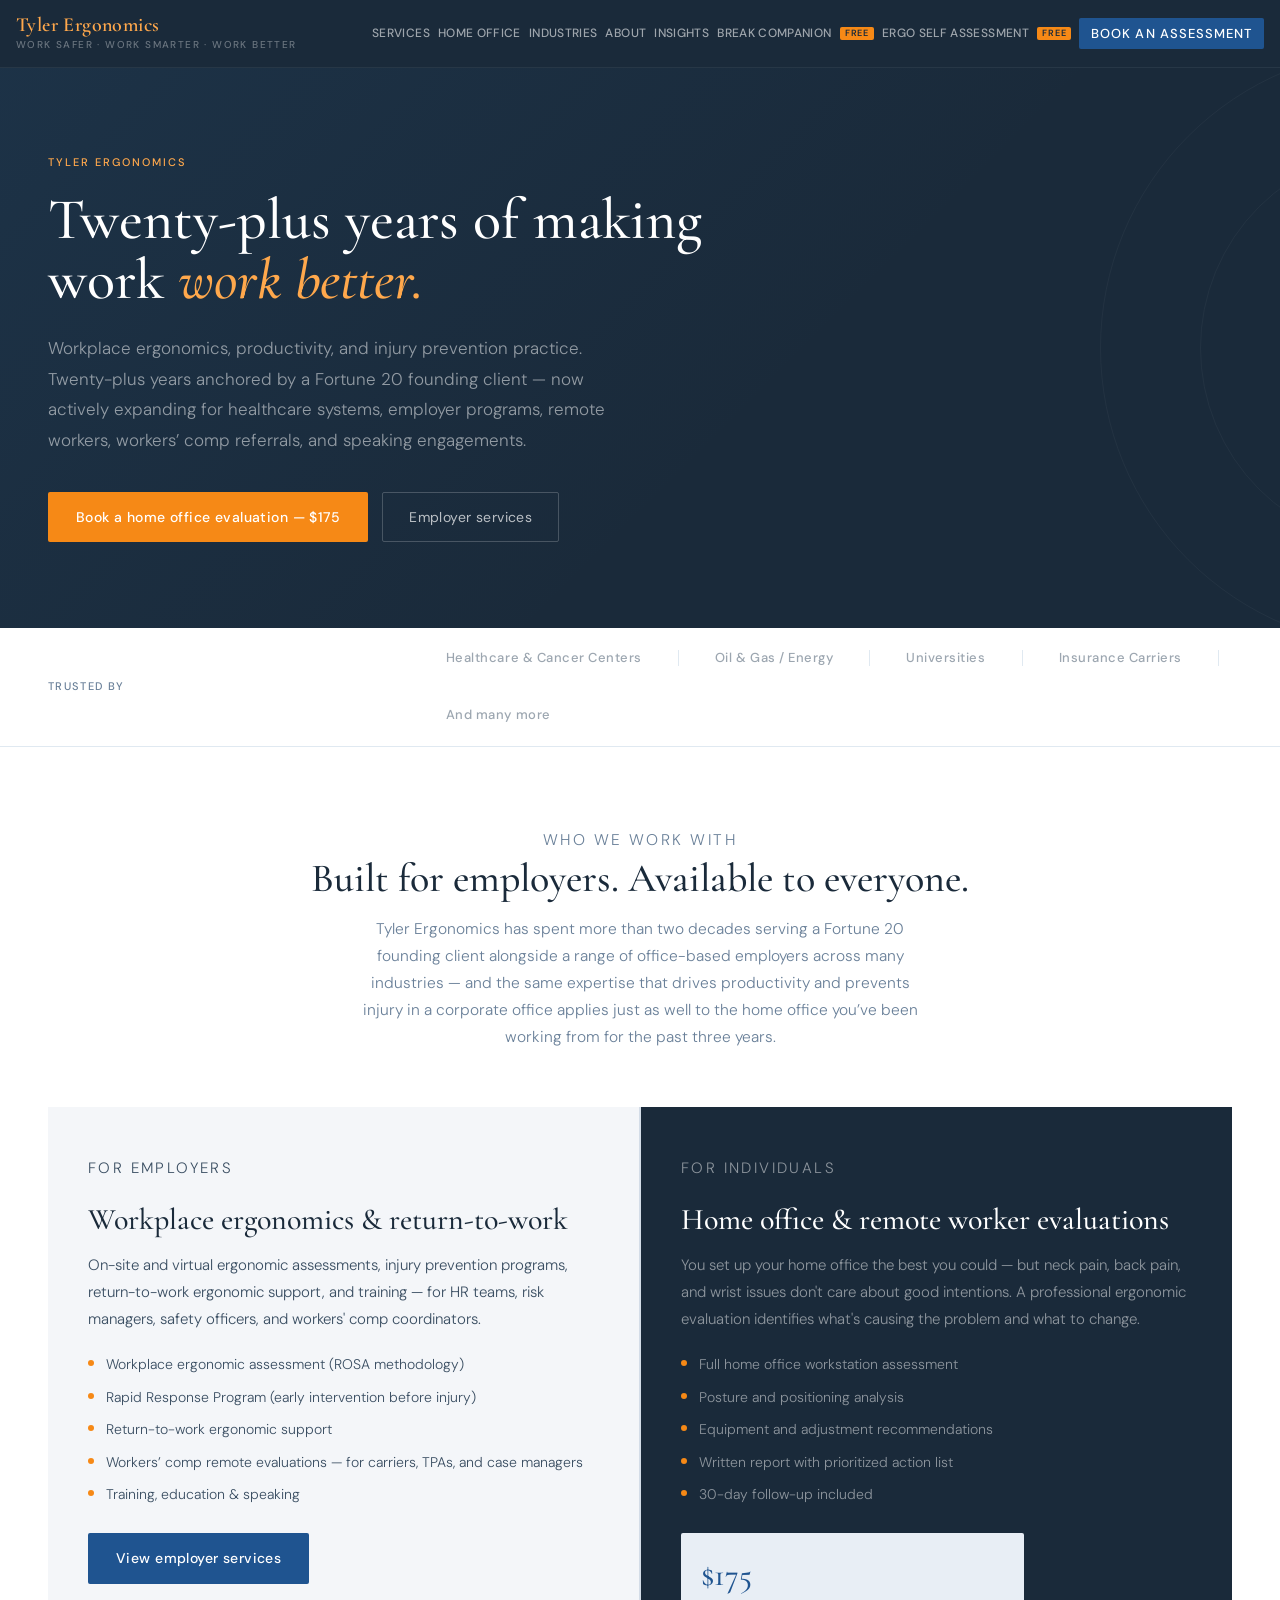
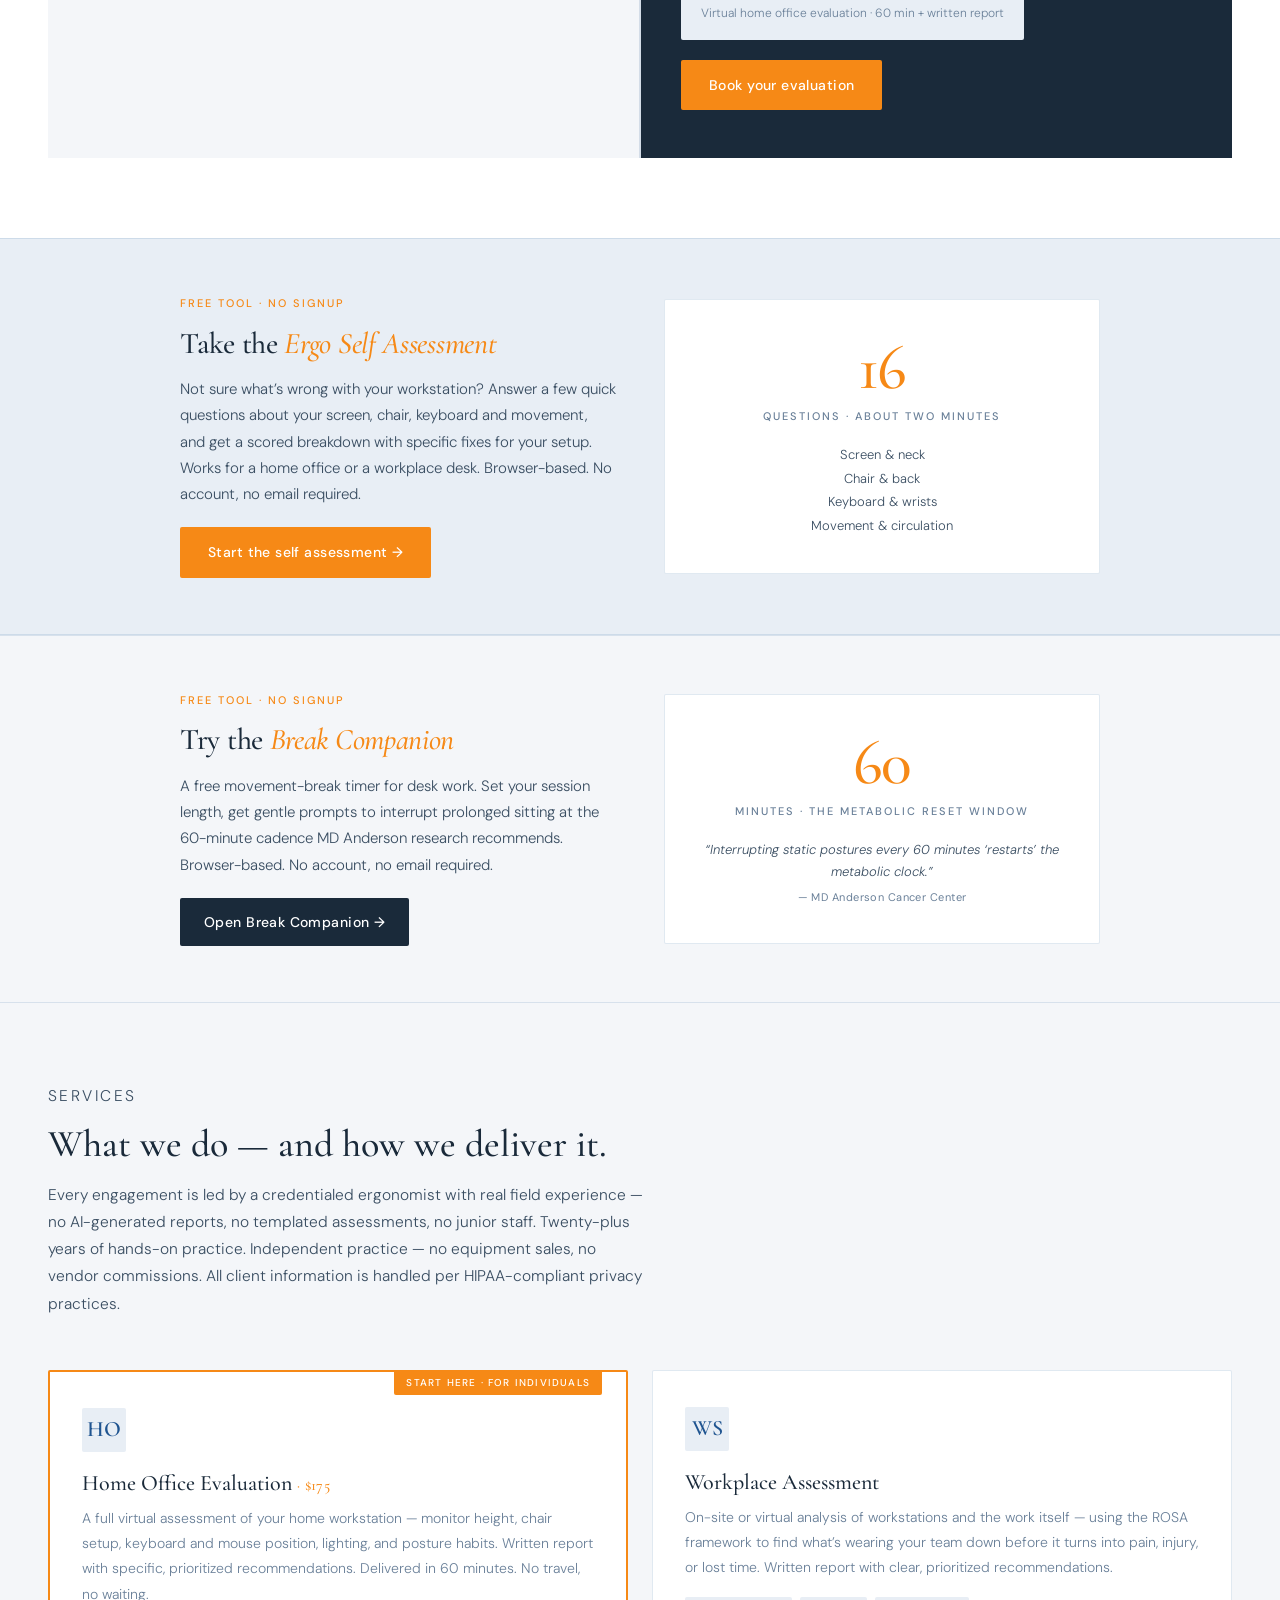
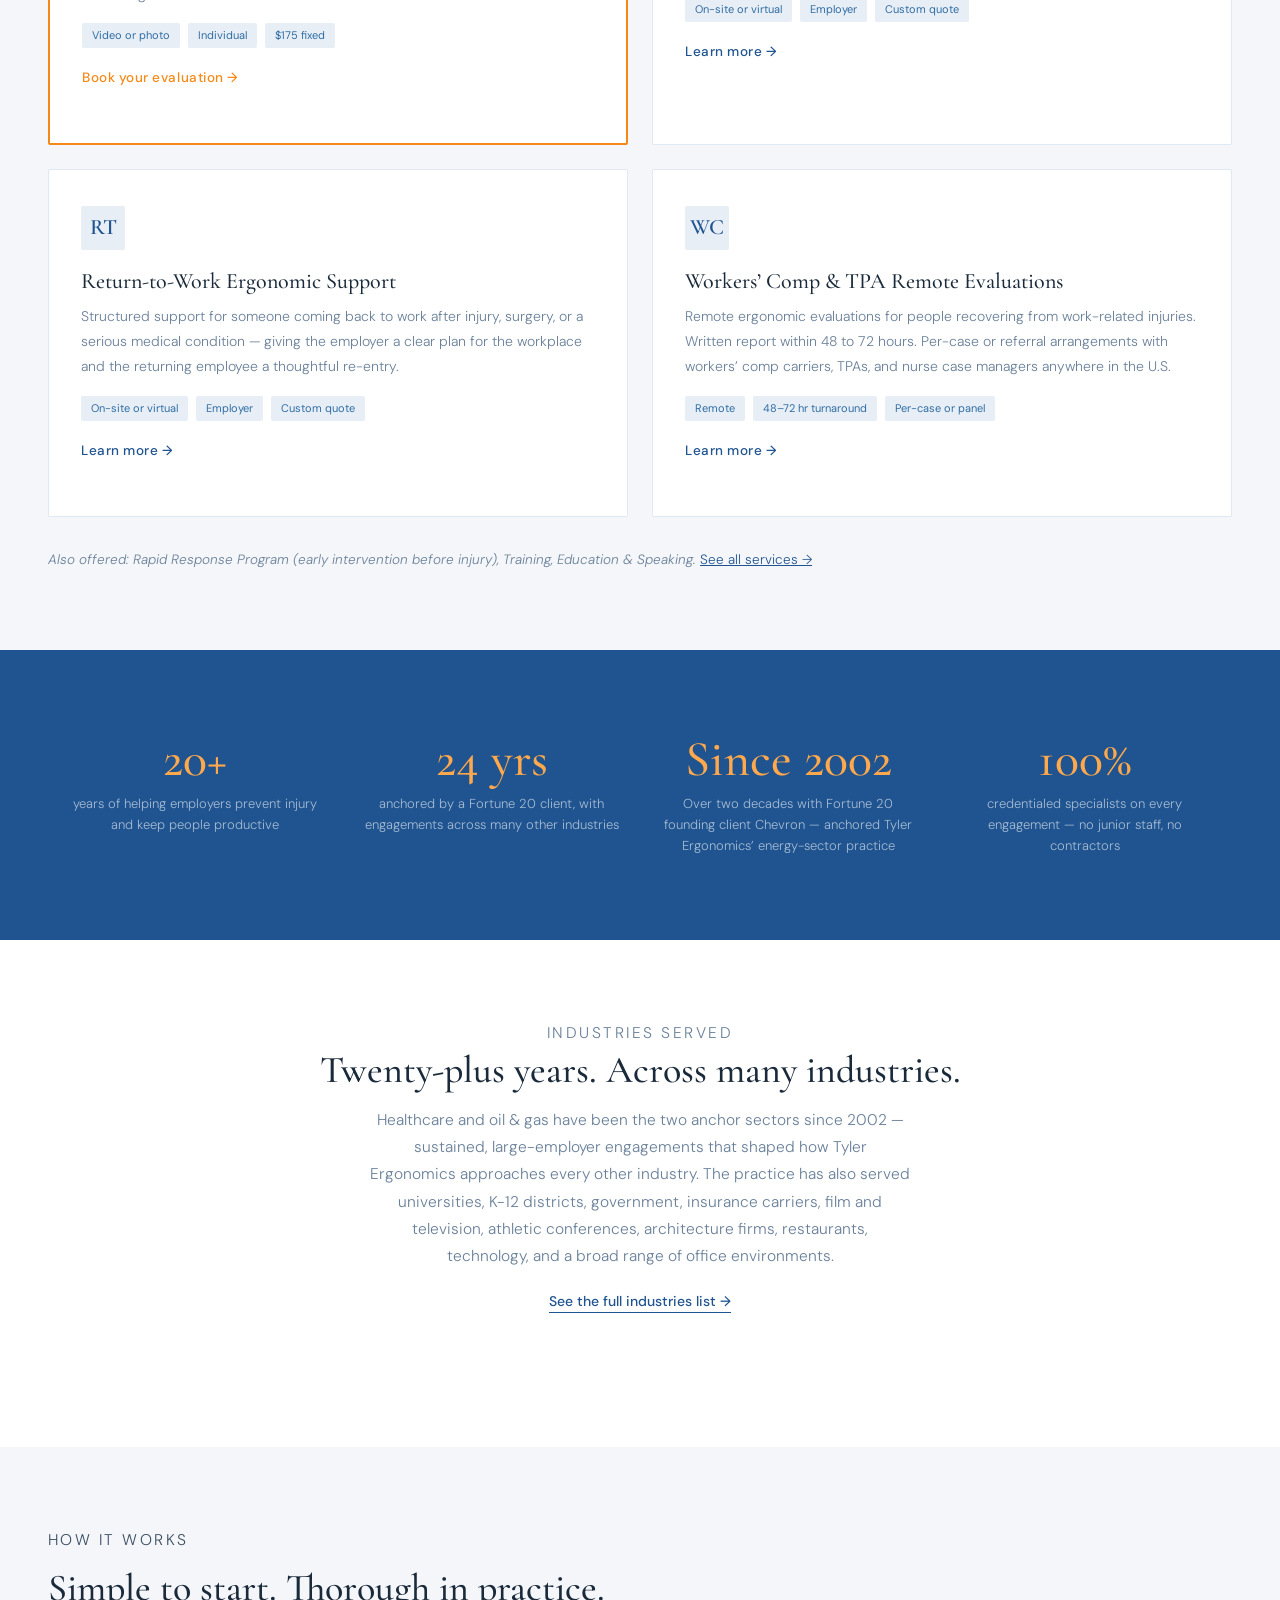
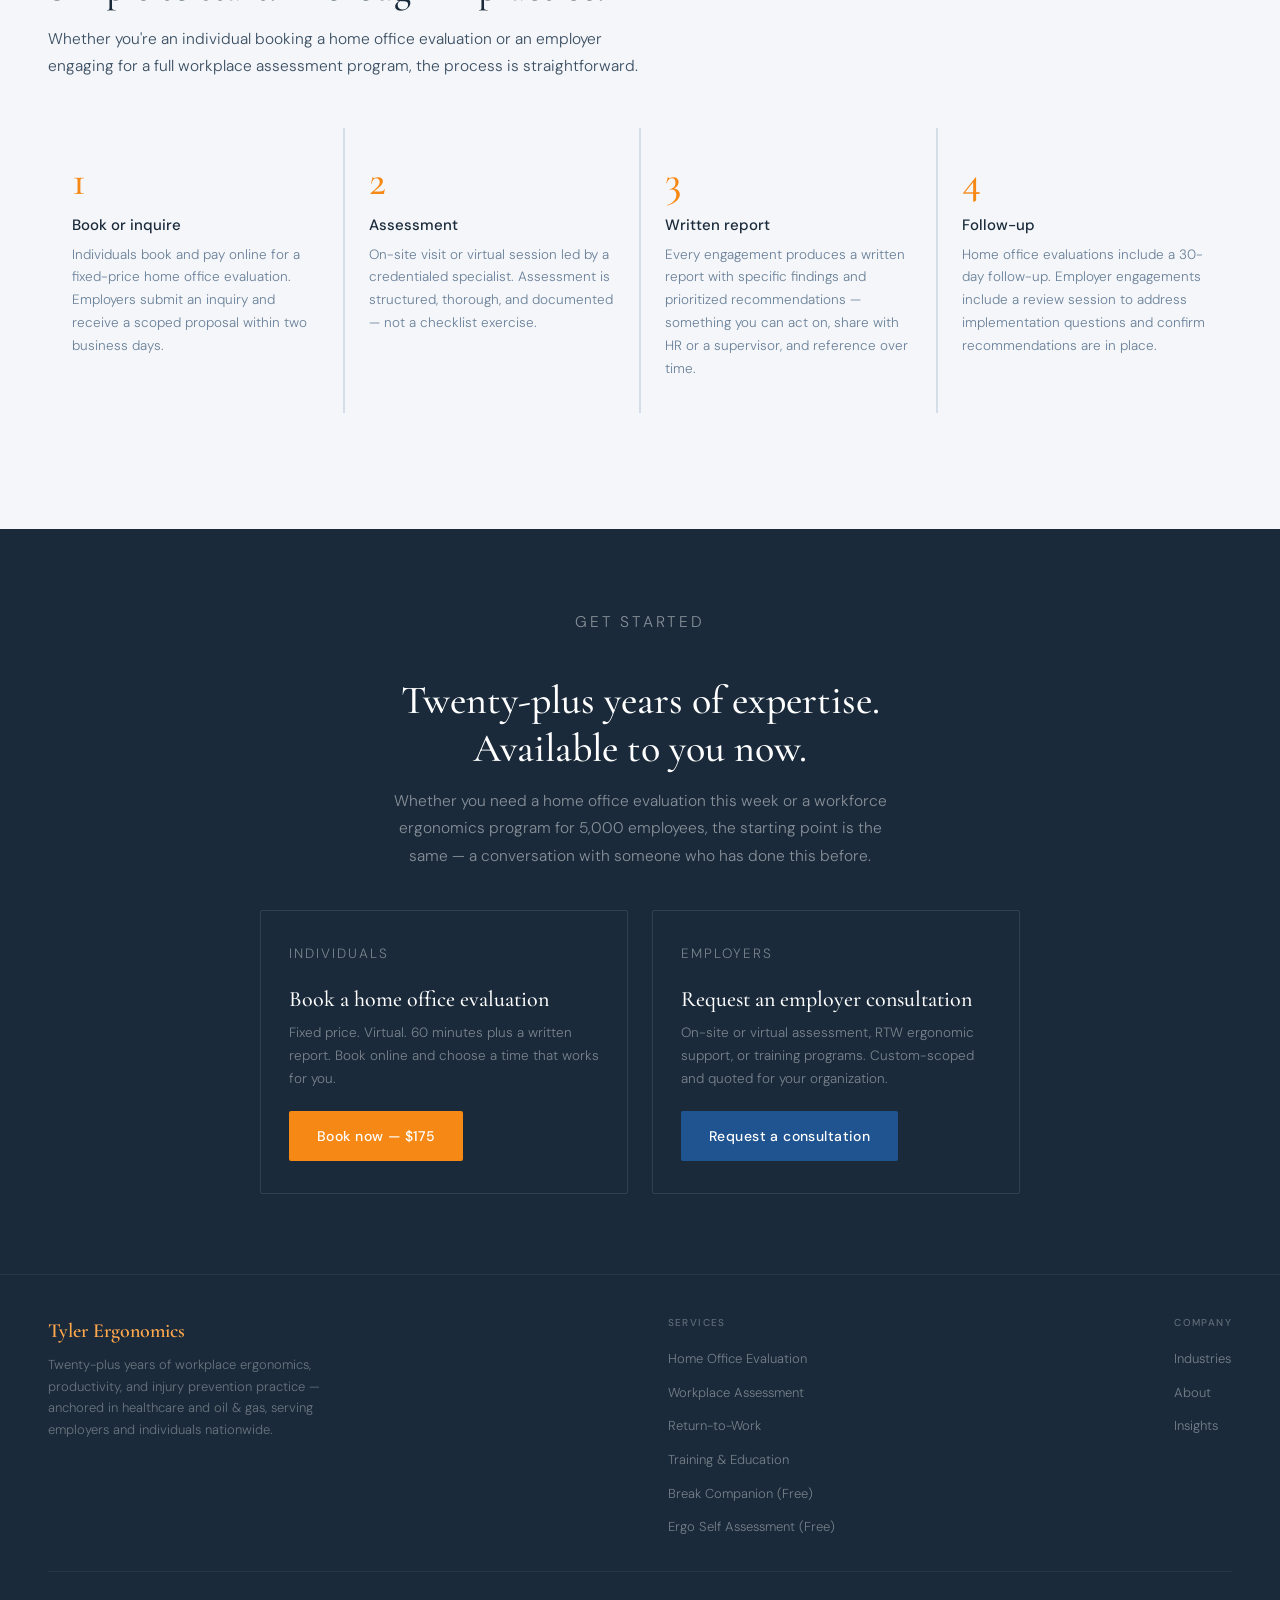
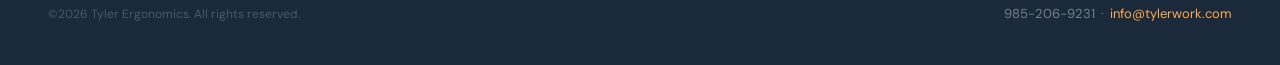
==== commit 2b37d8f4: "Fix broken booking links, nav overflow, and the stray bracket. Point booking controls at the service" ====
--- a/index.html
+++ b/index.html
@@ -4,7 +4,7 @@
 <meta charset="UTF-8">
 <meta name="viewport" content="width=device-width, initial-scale=1.0">
 <title>Tyler Ergonomics — Workplace & Home Office Ergonomics</title>
-<meta name="description" content="Twenty-plus years of workplace ergonomics, productivity, and injury prevention. Virtual home office evaluations, workplace assessments, and return-to-work support. Independent practice, no equipment sales.">>
+<meta name="description" content="Twenty-plus years of workplace ergonomics, productivity, and injury prevention. Virtual home office evaluations, workplace assessments, and return-to-work support. Independent practice, no equipment sales.">
 <link rel="preconnect" href="https://fonts.googleapis.com">
 <link href="https://fonts.googleapis.com/css2?family=Cormorant+Garamond:ital,wght@0,400;0,500;0,600;1,400;1,500&family=DM+Sans:wght@300;400;500&display=swap" rel="stylesheet">
 <style>
@@ -471,6 +471,12 @@
 }
 
 </style>
+<link rel="icon" href="favicon.ico" sizes="any">
+<link rel="icon" type="image/png" sizes="32x32" href="favicon-32.png">
+<link rel="apple-touch-icon" href="apple-touch-icon.png">
+<link rel="stylesheet" href="site.css">
+<script src="booking-config.js"></script>
+<script src="site.js" defer></script>
 </head>
 <body>
 
@@ -487,7 +493,7 @@
     <li><a href="te-06-insights.html">Insights</a></li>
     <li><a href="te-07-break-companion.html">Break Companion <span class="nav-free-badge">Free</span></a></li>
     <li><a href="ergo-self-assessment.html">Ergo Self Assessment <span class="nav-free-badge">Free</span></a></li>
-    <li><a href="te-02-services.html#book" class="nav-cta">Book an assessment</a></li>
+    <li><a href="te-02-services.html#book" class="nav-cta" data-booking>Book an assessment</a></li>
   </ul>
   <button id="rt-mobile-toggle" onclick="document.getElementById('rt-mobile-menu').style.display='block';document.getElementById('rt-mobile-backdrop').style.display='block';" style="display:none;background:transparent;border:none;color:white;cursor:pointer;padding:8px 12px;" aria-label="Open menu">
     <svg viewBox="0 0 24 24" width="26" height="26" fill="none" stroke="currentColor" stroke-width="2" stroke-linecap="round"><line x1="3" y1="6" x2="21" y2="6"></line><line x1="3" y1="12" x2="21" y2="12"></line><line x1="3" y1="18" x2="21" y2="18"></line></svg>
@@ -504,7 +510,7 @@
   <button onclick="location.href='te-06-insights.html'" style="display:block;width:100%;text-align:left;background:transparent;border:none;border-bottom:1px solid rgba(255,255,255,0.08);color:rgba(255,255,255,0.85);font-size:16px;padding:16px 0;cursor:pointer;font-family:inherit;">Insights</button>
   <button onclick="location.href='te-07-break-companion.html'" style="display:block;width:100%;text-align:left;background:transparent;border:none;border-bottom:1px solid rgba(255,255,255,0.08);color:rgba(255,255,255,0.85);font-size:16px;padding:16px 0;cursor:pointer;font-family:inherit;">Break Companion <span style="background:#f68916;color:#1a2a3a;font-size:10px;padding:2px 6px;border-radius:2px;font-weight:600;margin-left:6px;">FREE</span></button>
   <button onclick="location.href='ergo-self-assessment.html'" style="display:block;width:100%;text-align:left;background:transparent;border:none;border-bottom:1px solid rgba(255,255,255,0.08);color:rgba(255,255,255,0.85);font-size:16px;padding:16px 0;cursor:pointer;font-family:inherit;">Ergo Self Assessment <span style="background:#f68916;color:#1a2a3a;font-size:10px;padding:2px 6px;border-radius:2px;font-weight:600;margin-left:6px;">FREE</span></button>
-  <button onclick="location.href='te-02-services.html#book'" style="display:block;width:100%;text-align:center;background:#f68916;border:none;color:#1a2a3a;font-size:14px;padding:14px 20px;cursor:pointer;font-family:inherit;margin-top:20px;font-weight:500;border-radius:2px;">Book an Assessment</button>
+  <button data-booking onclick="location.href='te-02-services.html#book'" style="display:block;width:100%;text-align:center;background:#f68916;border:none;color:#1a2a3a;font-size:14px;padding:14px 20px;cursor:pointer;font-family:inherit;margin-top:20px;font-weight:500;border-radius:2px;">Book an Assessment</button>
 </div>
 <div id="rt-mobile-backdrop" onclick="document.getElementById('rt-mobile-menu').style.display='none';document.getElementById('rt-mobile-backdrop').style.display='none';" style="display:none;position:fixed;inset:0;background:rgba(0,0,0,0.5);z-index:99998;"></div>
 
@@ -521,7 +527,7 @@
     <h1>Twenty-plus years of making<br>work <em>work better.</em></h1>
     <p class="hero-sub">Workplace ergonomics, productivity, and injury prevention practice. Twenty-plus years anchored by a Fortune 20 founding client &mdash; now actively expanding for healthcare systems, employer programs, remote workers, workers&rsquo; comp referrals, and speaking engagements.</p>
     <div class="hero-actions">
-      <a href="te-03-home-office.html" class="btn-gold">Book a home office evaluation &mdash; $175</a>
+      <a href="te-03-home-office.html" class="btn-gold" data-booking>Book a home office evaluation &mdash; $175</a>
       <a href="te-02-services.html" class="btn-outline">Employer services</a>
     </div>
   </div>
@@ -582,7 +588,7 @@
           <span class="audience-price-label">Virtual home office evaluation · 60 min + written report</span>
         </div>
       </div>
-      <a href="te-03-home-office.html" class="btn-gold">Book your evaluation</a>
+      <a href="te-03-home-office.html" class="btn-gold" data-booking>Book your evaluation</a>
     </div>
   </div>
 </section>
@@ -752,7 +758,7 @@
       <p class="cta-card-label">Individuals</p>
       <h4>Book a home office evaluation</h4>
       <p>Fixed price. Virtual. 60 minutes plus a written report. Book online and choose a time that works for you.</p>
-      <a href="te-03-home-office.html" class="btn-gold">Book now — $175</a>
+      <a href="te-03-home-office.html" class="btn-gold" data-booking>Book now — $175</a>
     </div>
     <div class="cta-card">
       <p class="cta-card-label">Employers</p>
--- a/site.css
+++ b/site.css
@@ -0,0 +1,103 @@
+/* Desktop nav: one line, and one solid booking button.
+   Under 1280px the existing mobile menu is used instead of wrapping. */
+
+@media (min-width: 1280px) {
+  nav:has(.nav-links) {
+    display: flex;
+    flex-wrap: nowrap;
+    align-items: center;
+    justify-content: space-between;
+    height: 68px;
+    padding: 0 24px;
+    gap: 16px;
+  }
+  nav:has(.nav-links) .nav-logo,
+  nav:has(.nav-links) .nav-logo-sub,
+  nav:has(.nav-links) .nav-logo-main {
+    white-space: nowrap;
+  }
+  nav:has(.nav-links) .nav-links {
+    display: flex;
+    flex-wrap: nowrap;
+    align-items: center;
+    gap: 12px;
+    min-width: 0;
+  }
+  nav:has(.nav-links) .nav-links > li {
+    display: flex;
+    align-items: center;
+  }
+  nav:has(.nav-links) .nav-links a {
+    white-space: nowrap;
+  }
+  nav:has(.nav-links) .nav-links a.nav-cta,
+  nav:has(.nav-links) .nav-links a.btn-gold {
+    display: inline-flex;
+    align-items: center;
+    justify-content: center;
+    flex: 0 0 auto;
+    white-space: nowrap;
+    line-height: 1.2;
+    padding: 8px 12px;
+    border-radius: 2px;
+    text-decoration: none;
+  }
+  nav:has(.nav-links) .nav-links a.nav-cta {
+    background: #1f5490 !important;
+    color: #ffffff !important;
+  }
+  nav:has(.nav-links) .nav-links a.nav-cta:hover,
+  nav:has(.nav-links) .nav-links a.nav-cta:focus {
+    background: #f68916 !important;
+    color: #ffffff !important;
+  }
+  nav:has(.nav-links) .nav-links a.btn-gold,
+  nav:has(.nav-links) .nav-links a.btn-gold:hover,
+  nav:has(.nav-links) .nav-links a.btn-gold:focus {
+    background: #f68916 !important;
+    color: #1a2a3a !important;
+  }
+}
+
+/* 1280px windows are just short of the full row once a scrollbar is present. */
+@media (min-width: 1280px) and (max-width: 1439px) {
+  nav:has(.nav-links) {
+    padding: 0 16px;
+  }
+  nav:has(.nav-links) .nav-links {
+    gap: 8px;
+  }
+  nav:has(.nav-links) .nav-links a:not(.nav-cta):not(.btn-gold) {
+    font-size: 12px;
+    letter-spacing: 0.03em;
+  }
+}
+
+@media (max-width: 1279px) {
+  nav:has(#rt-mobile-toggle) #rt-mobile-toggle {
+    display: block !important;
+  }
+  nav:has(#rt-mobile-toggle) .nav-links,
+  nav:has(#rt-mobile-toggle) .mobile-menu-toggle,
+  nav:has(#rt-mobile-toggle) .nav-links.mobile-open {
+    display: none !important;
+  }
+  nav:has(#rt-mobile-toggle) {
+    flex-wrap: nowrap;
+    align-items: center;
+    height: 68px;
+  }
+}
+
+#book,
+#contact {
+  scroll-margin-top: 84px;
+}
+
+.form-status {
+  margin-top: 14px;
+  font-size: 14px;
+  line-height: 1.5;
+}
+.form-status.is-ok { color: #1f5490; }
+.form-status.is-error { color: #8d2b2b; }
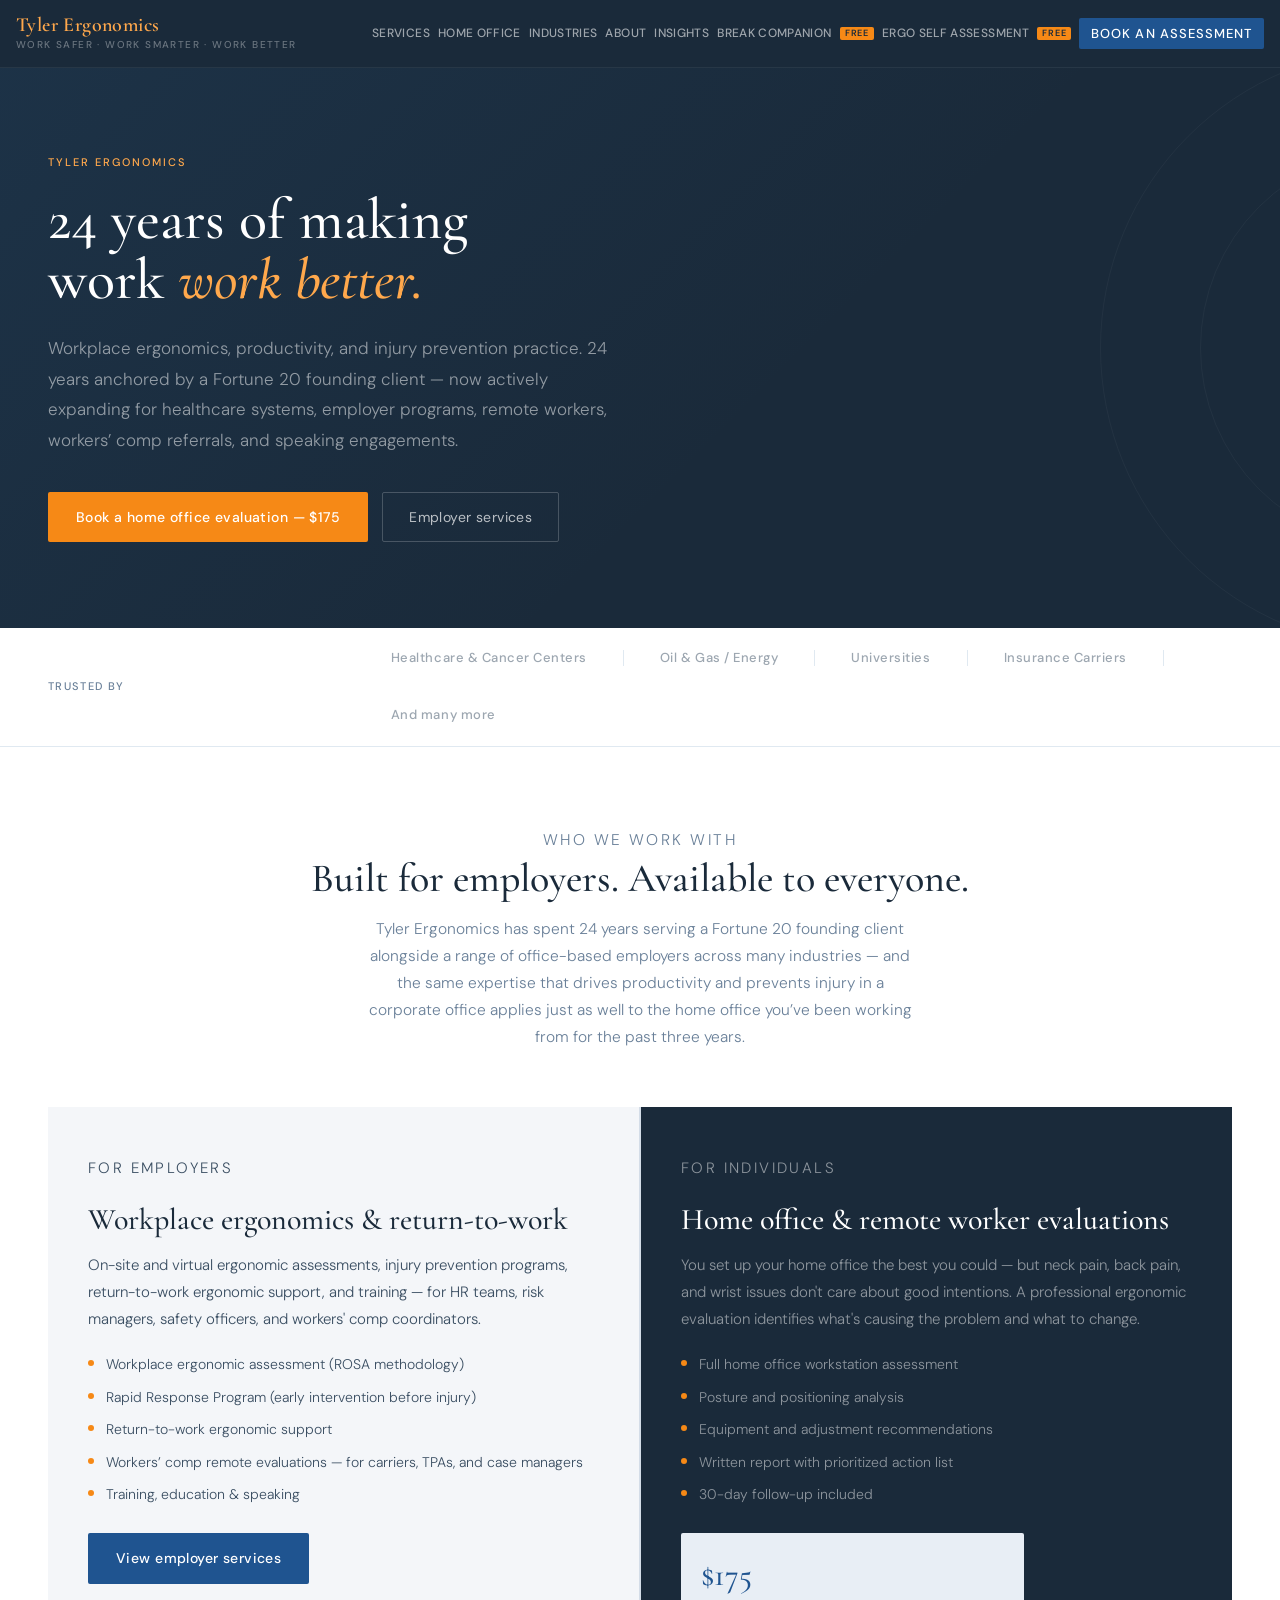
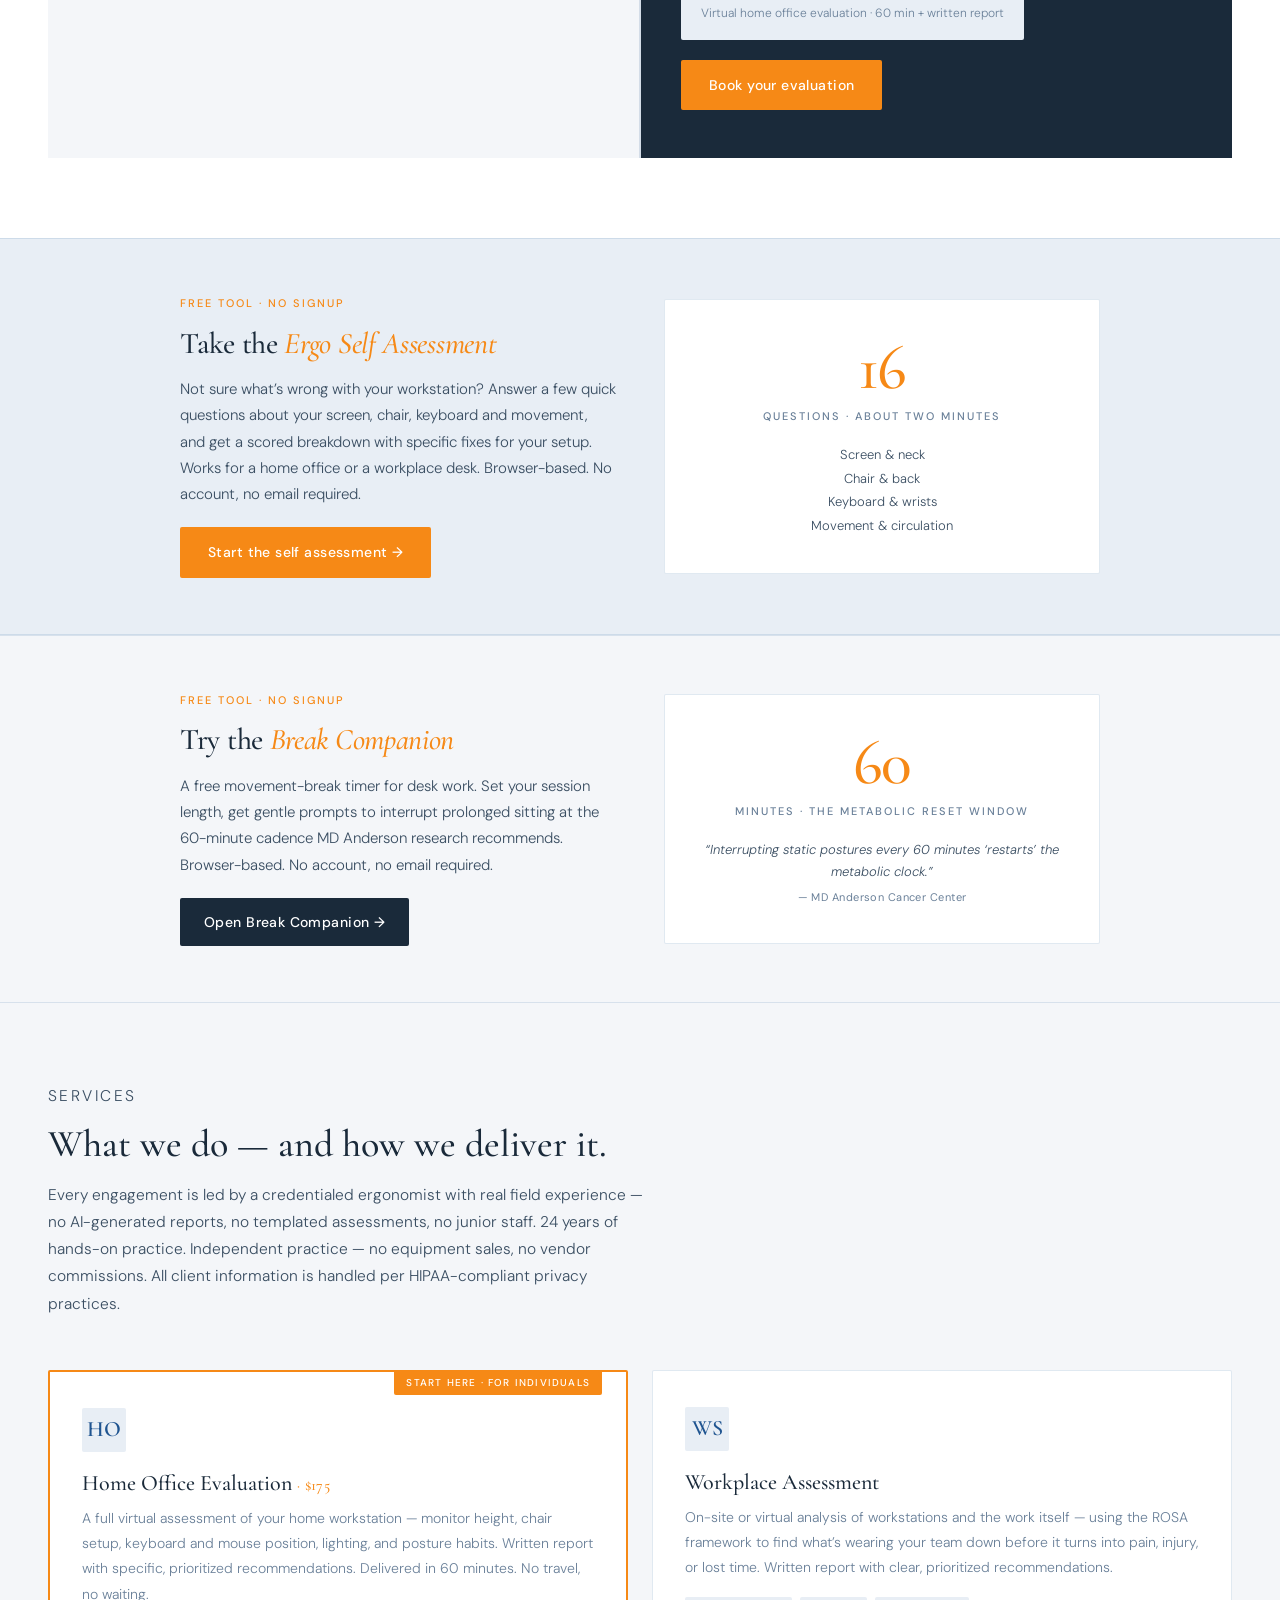
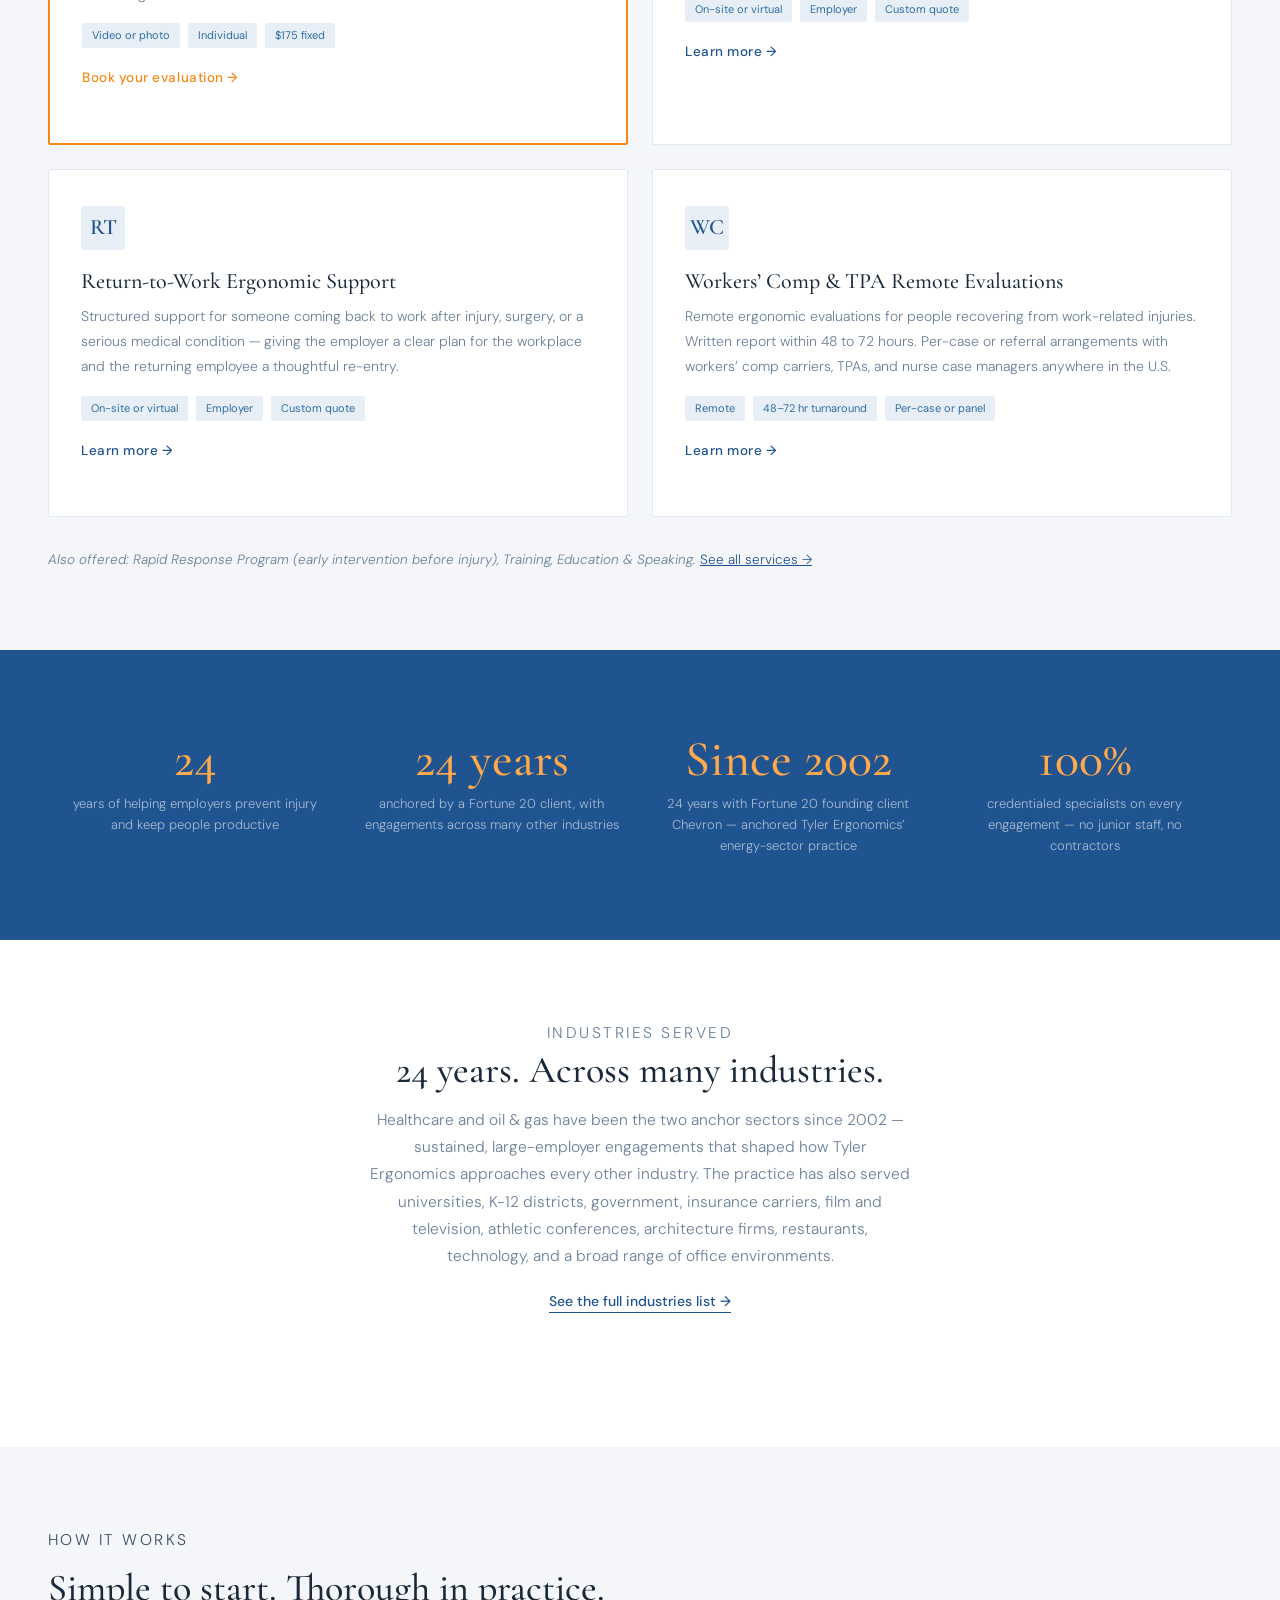
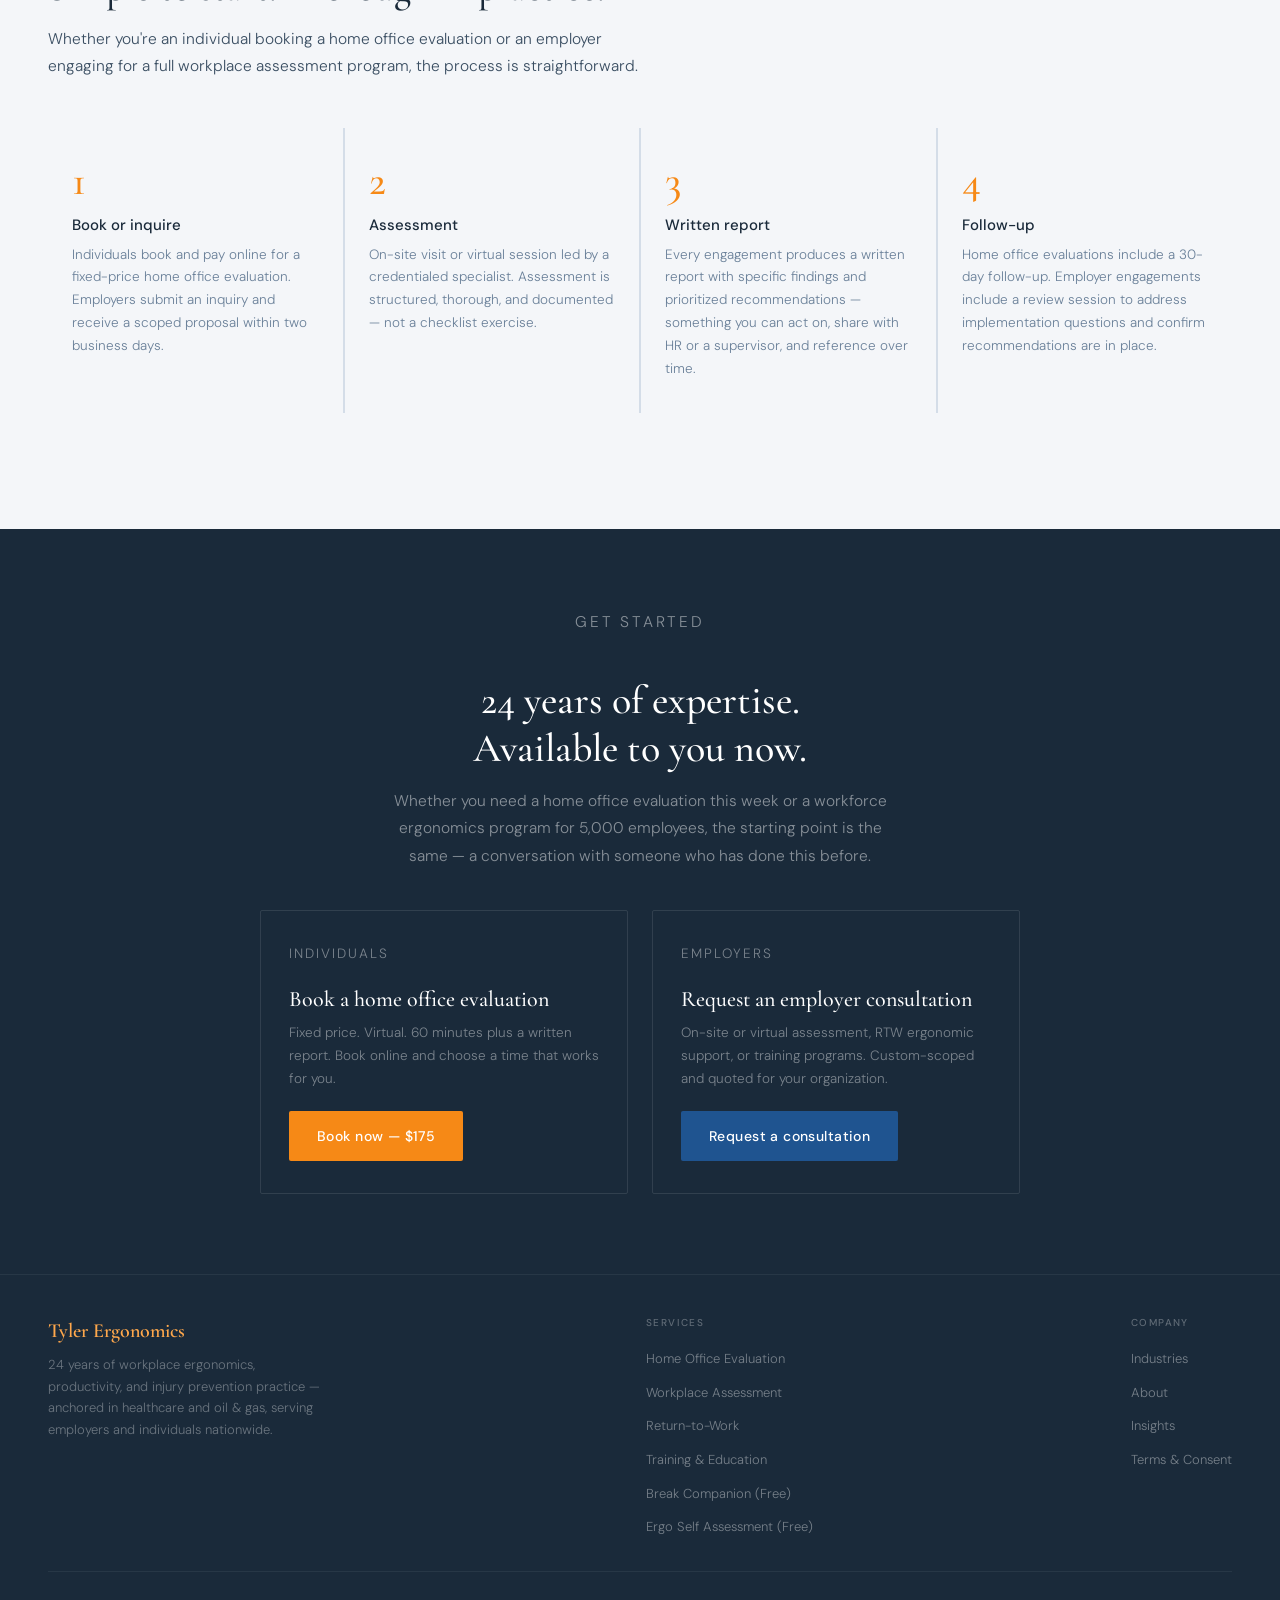
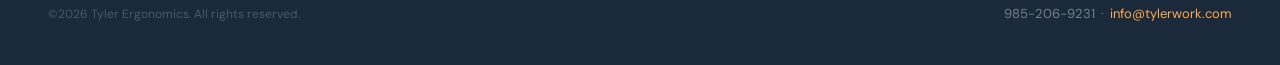
==== commit 257d3adf: "Add terms page and make experience wording consistent. Publish a draft Terms of Service and Informed" ====
--- a/index.html
+++ b/index.html
@@ -4,7 +4,7 @@
 <meta charset="UTF-8">
 <meta name="viewport" content="width=device-width, initial-scale=1.0">
 <title>Tyler Ergonomics — Workplace & Home Office Ergonomics</title>
-<meta name="description" content="Twenty-plus years of workplace ergonomics, productivity, and injury prevention. Virtual home office evaluations, workplace assessments, and return-to-work support. Independent practice, no equipment sales.">
+<meta name="description" content="24 years of workplace ergonomics, productivity, and injury prevention. Virtual home office evaluations, workplace assessments, and return-to-work support. Independent practice, no equipment sales.">
 <link rel="preconnect" href="https://fonts.googleapis.com">
 <link href="https://fonts.googleapis.com/css2?family=Cormorant+Garamond:ital,wght@0,400;0,500;0,600;1,400;1,500&family=DM+Sans:wght@300;400;500&display=swap" rel="stylesheet">
 <style>
@@ -524,8 +524,8 @@
   </div>
   <div class="hero-content">
     <p class="hero-eyebrow">Tyler Ergonomics</p>
-    <h1>Twenty-plus years of making<br>work <em>work better.</em></h1>
-    <p class="hero-sub">Workplace ergonomics, productivity, and injury prevention practice. Twenty-plus years anchored by a Fortune 20 founding client &mdash; now actively expanding for healthcare systems, employer programs, remote workers, workers&rsquo; comp referrals, and speaking engagements.</p>
+    <h1>24 years of making<br>work <em>work better.</em></h1>
+    <p class="hero-sub">Workplace ergonomics, productivity, and injury prevention practice. 24 years anchored by a Fortune 20 founding client &mdash; now actively expanding for healthcare systems, employer programs, remote workers, workers&rsquo; comp referrals, and speaking engagements.</p>
     <div class="hero-actions">
       <a href="te-03-home-office.html" class="btn-gold" data-booking>Book a home office evaluation &mdash; $175</a>
       <a href="te-02-services.html" class="btn-outline">Employer services</a>
@@ -536,7 +536,7 @@
 <!-- TRUST STRIP -->
 <div class="trust-strip">
   <span class="trust-label">Trusted by</span>
-  <p style="font-size:11px;color:rgba(255,255,255,0.5);letter-spacing:0.14em;text-transform:uppercase;text-align:center;margin-bottom:18px;font-weight:500">Twenty-plus years of work across</p>
+  <p style="font-size:11px;color:rgba(255,255,255,0.5);letter-spacing:0.14em;text-transform:uppercase;text-align:center;margin-bottom:18px;font-weight:500">24 years of work across</p>
   <div class="trust-clients">
     <span class="trust-client">Healthcare &amp; Cancer Centers</span>
     <div class="trust-divider"></div>
@@ -555,7 +555,7 @@
   <div class="audience-header">
     <p class="section-eyebrow">Who we work with</p>
     <h2>Built for employers. Available to everyone.</h2>
-    <p>Tyler Ergonomics has spent more than two decades serving a Fortune 20 founding client alongside a range of office-based employers across many industries &mdash; and the same expertise that drives productivity and prevents injury in a corporate office applies just as well to the home office you&rsquo;ve been working from for the past three years.</p>
+    <p>Tyler Ergonomics has spent 24 years serving a Fortune 20 founding client alongside a range of office-based employers across many industries &mdash; and the same expertise that drives productivity and prevents injury in a corporate office applies just as well to the home office you&rsquo;ve been working from for the past three years.</p>
   </div>
   <div class="audience-grid">
     <div class="audience-card">
@@ -633,7 +633,7 @@
   <div class="services-header">
     <p class="section-eyebrow">Services</p>
     <h2>What we do — and how we deliver it.</h2>
-    <p>Every engagement is led by a credentialed ergonomist with real field experience — no AI-generated reports, no templated assessments, no junior staff. Twenty-plus years of hands-on practice. Independent practice — no equipment sales, no vendor commissions. All client information is handled per HIPAA-compliant privacy practices.</p>
+    <p>Every engagement is led by a credentialed ergonomist with real field experience — no AI-generated reports, no templated assessments, no junior staff. 24 years of hands-on practice. Independent practice — no equipment sales, no vendor commissions. All client information is handled per HIPAA-compliant privacy practices.</p>
   </div>
   <div class="services-grid">
     <a href="te-03-home-office.html" class="service-card featured" style="text-decoration:none;color:inherit;cursor:pointer">
@@ -689,16 +689,16 @@
 <div class="stat-strip">
   <div class="stat-strip-inner">
     <div class="stat-item">
-      <div class="stat-num">20+</div>
+      <div class="stat-num">24</div>
       <div class="stat-label">years of helping employers prevent injury and keep people productive</div>
     </div>
     <div class="stat-item">
-      <div class="stat-num">24 yrs</div>
+      <div class="stat-num">24 years</div>
       <div class="stat-label">anchored by a Fortune 20 client, with engagements across many other industries</div>
     </div>
     <div class="stat-item">
       <div class="stat-num">Since 2002</div>
-      <div class="stat-label">Over two decades with Fortune 20 founding client Chevron &mdash; anchored Tyler Ergonomics&rsquo; energy-sector practice</div>
+      <div class="stat-label">24 years with Fortune 20 founding client Chevron &mdash; anchored Tyler Ergonomics&rsquo; energy-sector practice</div>
     </div>
     <div class="stat-item">
       <div class="stat-num">100%</div>
@@ -711,7 +711,7 @@
 <section class="industries-section">
   <div class="industries-header">
     <p class="section-eyebrow">Industries served</p>
-    <h2>Twenty-plus years. Across many industries.</h2>
+    <h2>24 years. Across many industries.</h2>
     <p>Healthcare and oil &amp; gas have been the two anchor sectors since 2002 &mdash; sustained, large-employer engagements that shaped how Tyler Ergonomics approaches every other industry. The practice has also served universities, K-12 districts, government, insurance carriers, film and television, athletic conferences, architecture firms, restaurants, technology, and a broad range of office environments.</p>
     <p style="margin-top:18px;"><a href="te-04-industries.html" style="color:var(--blue-dk);text-decoration:none;font-weight:500;font-size:14px;border-bottom:1px solid var(--blue-dk);padding-bottom:2px;">See the full industries list &rarr;</a></p>
   </div>
@@ -751,7 +751,7 @@
 <!-- CTA -->
 <section class="cta-section">
   <p class="eyebrow">Get started</p>
-  <h2>Twenty-plus years of expertise.<br>Available to you now.</h2>
+  <h2>24 years of expertise.<br>Available to you now.</h2>
   <p>Whether you need a home office evaluation this week or a workforce ergonomics program for 5,000 employees, the starting point is the same — a conversation with someone who has done this before.</p>
   <div class="cta-split">
     <div class="cta-card">
@@ -773,7 +773,7 @@
   <div class="footer-top">
     <div class="footer-brand">
       <p class="footer-logo-main">Tyler Ergonomics</p>
-      <p>Twenty-plus years of workplace ergonomics, productivity, and injury prevention practice — anchored in healthcare and oil &amp; gas, serving employers and individuals nationwide.</p>
+      <p>24 years of workplace ergonomics, productivity, and injury prevention practice — anchored in healthcare and oil &amp; gas, serving employers and individuals nationwide.</p>
     </div>
     <div class="footer-nav-group">
       <h5>Services</h5>
@@ -792,6 +792,7 @@
         <li><a href="te-04-industries.html">Industries</a></li>
         <li><a href="te-05-about.html">About</a></li>
         <li><a href="te-06-insights.html">Insights</a></li>
+        <li><a href="terms-and-consent/">Terms &amp; Consent</a></li>
       </ul>
     </div>
   </div>
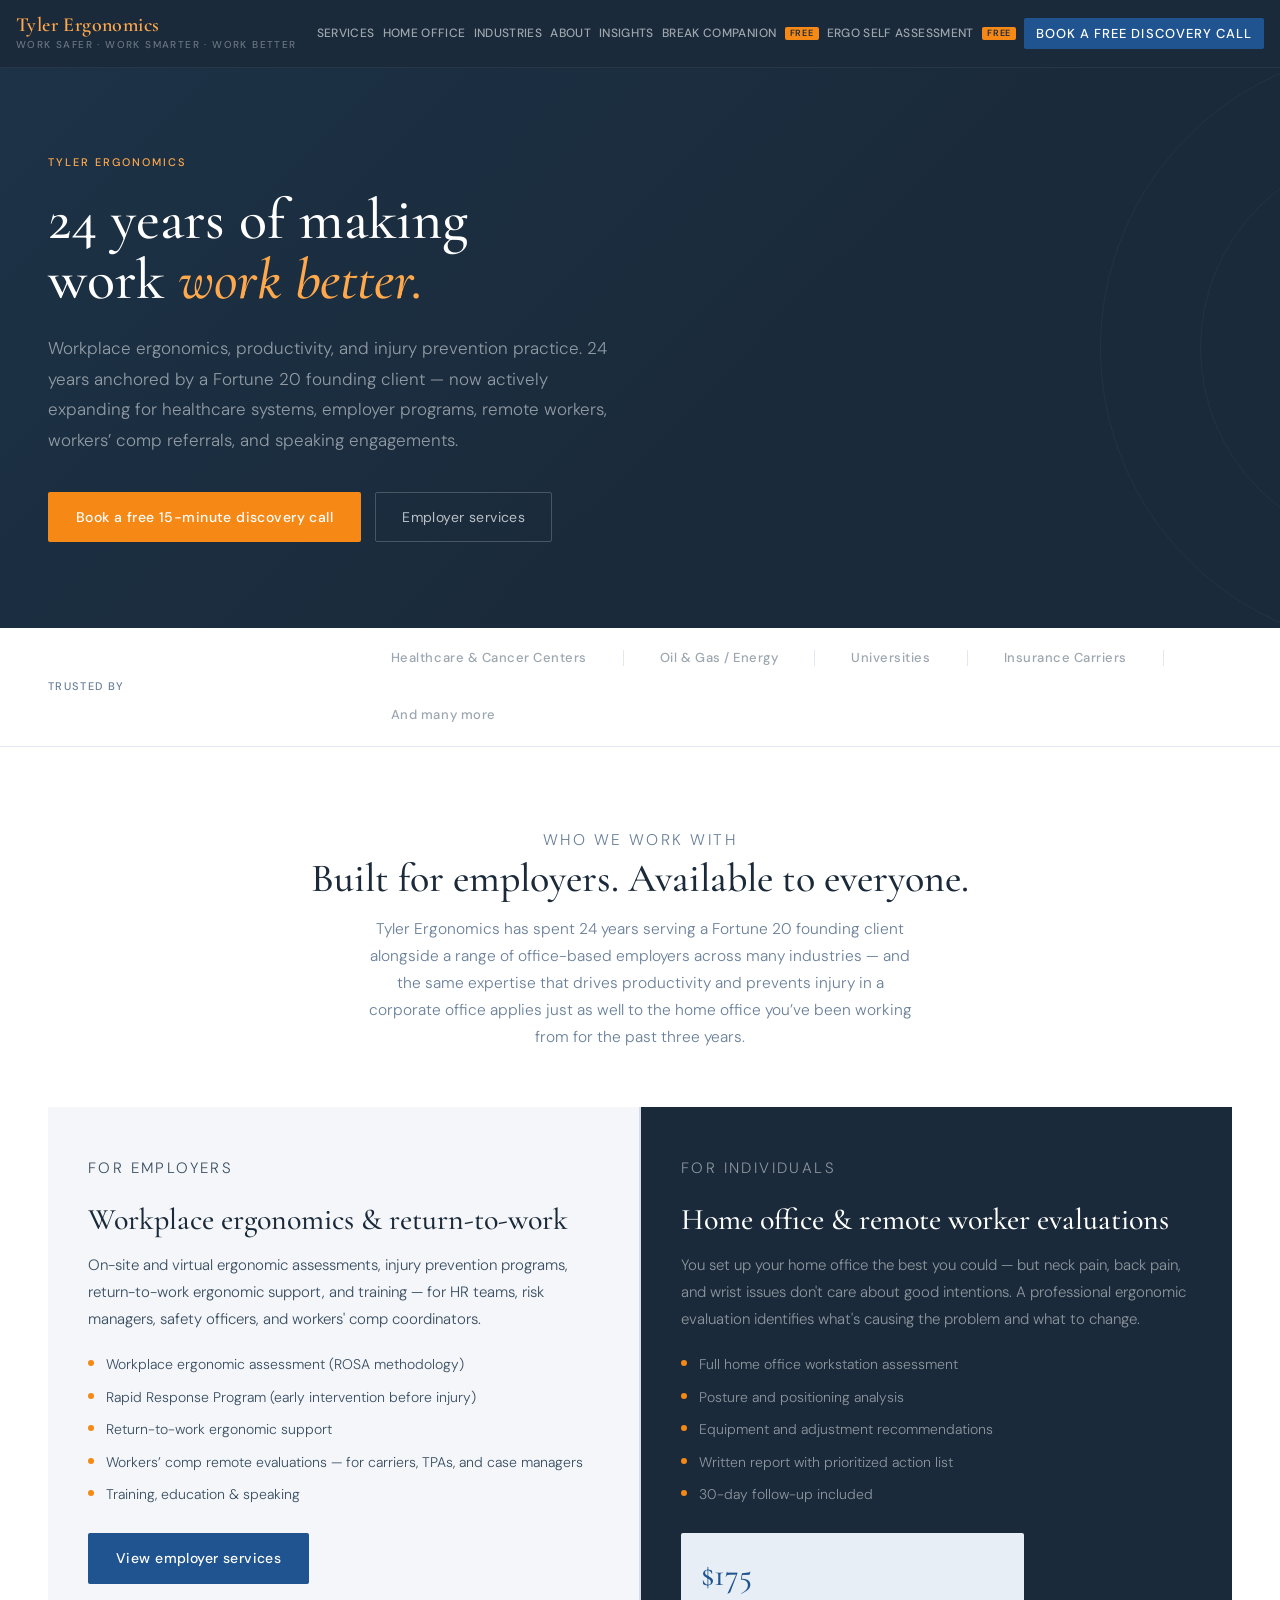
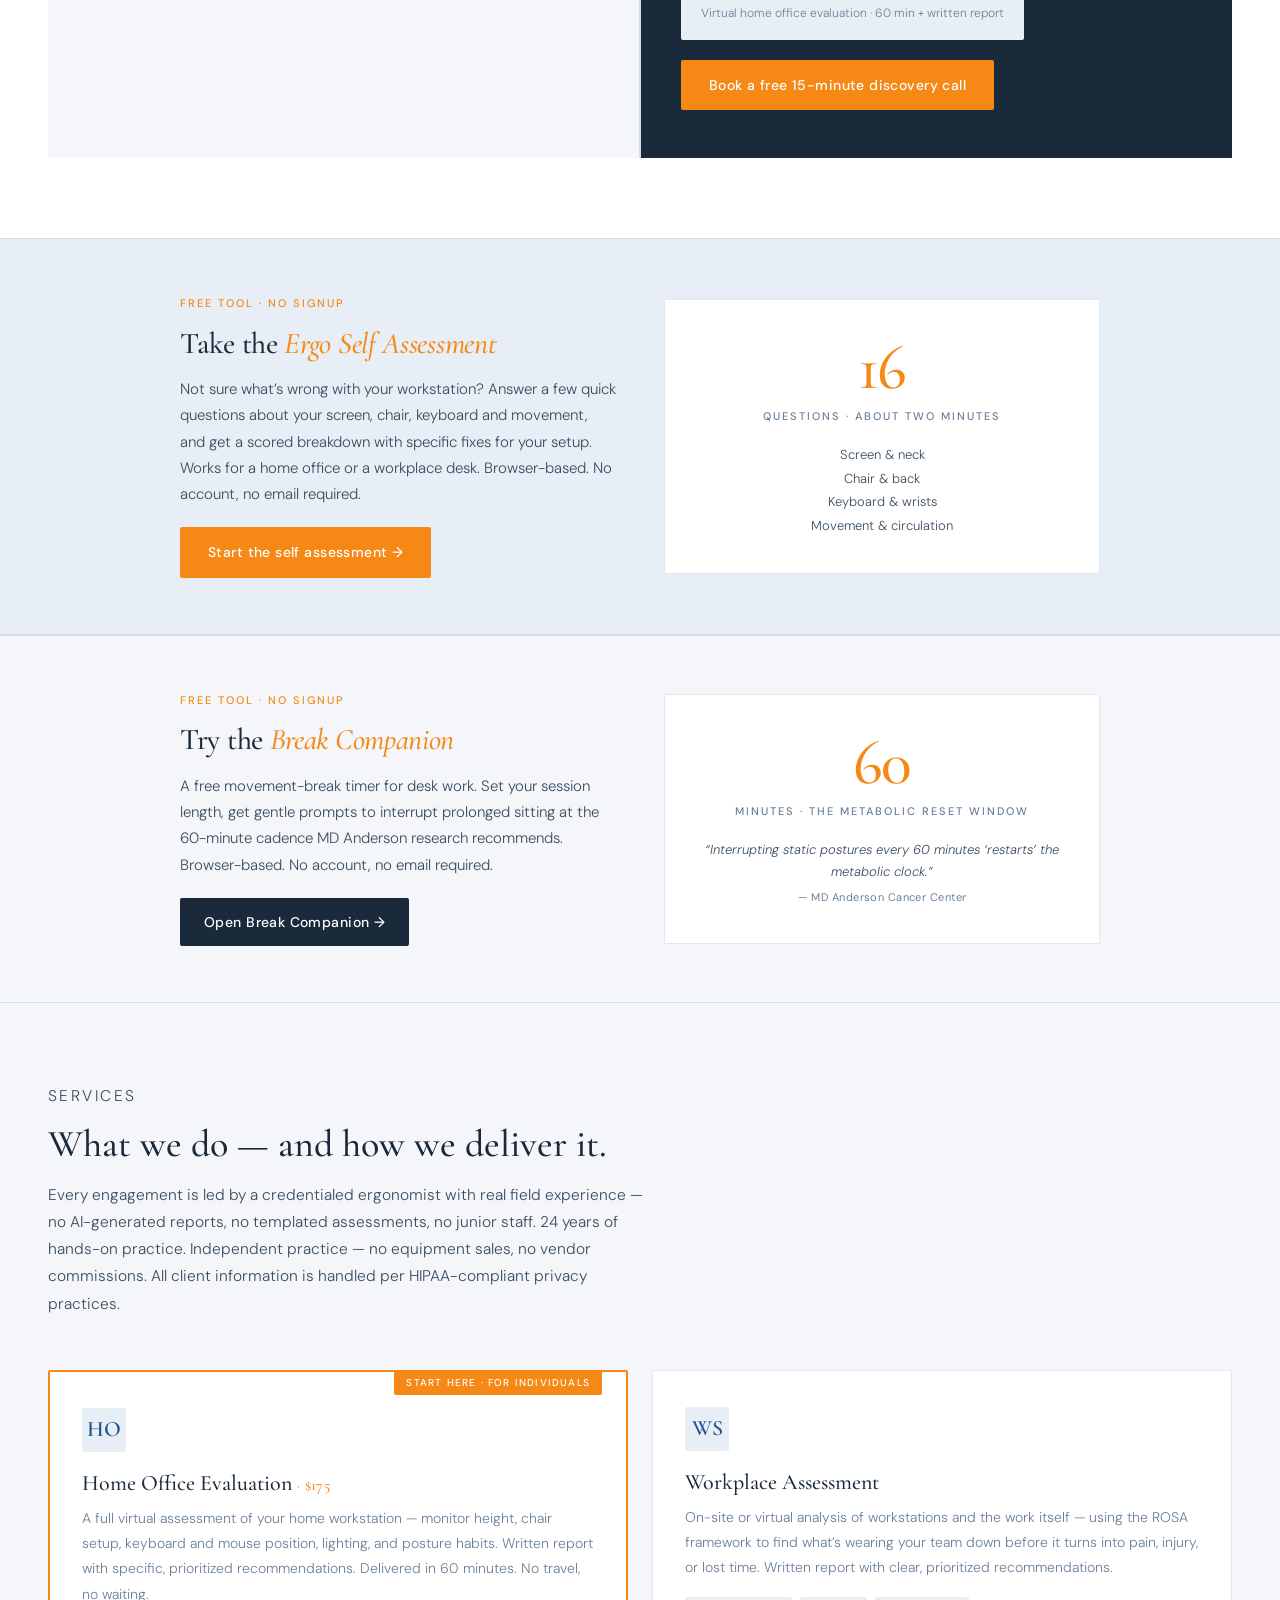
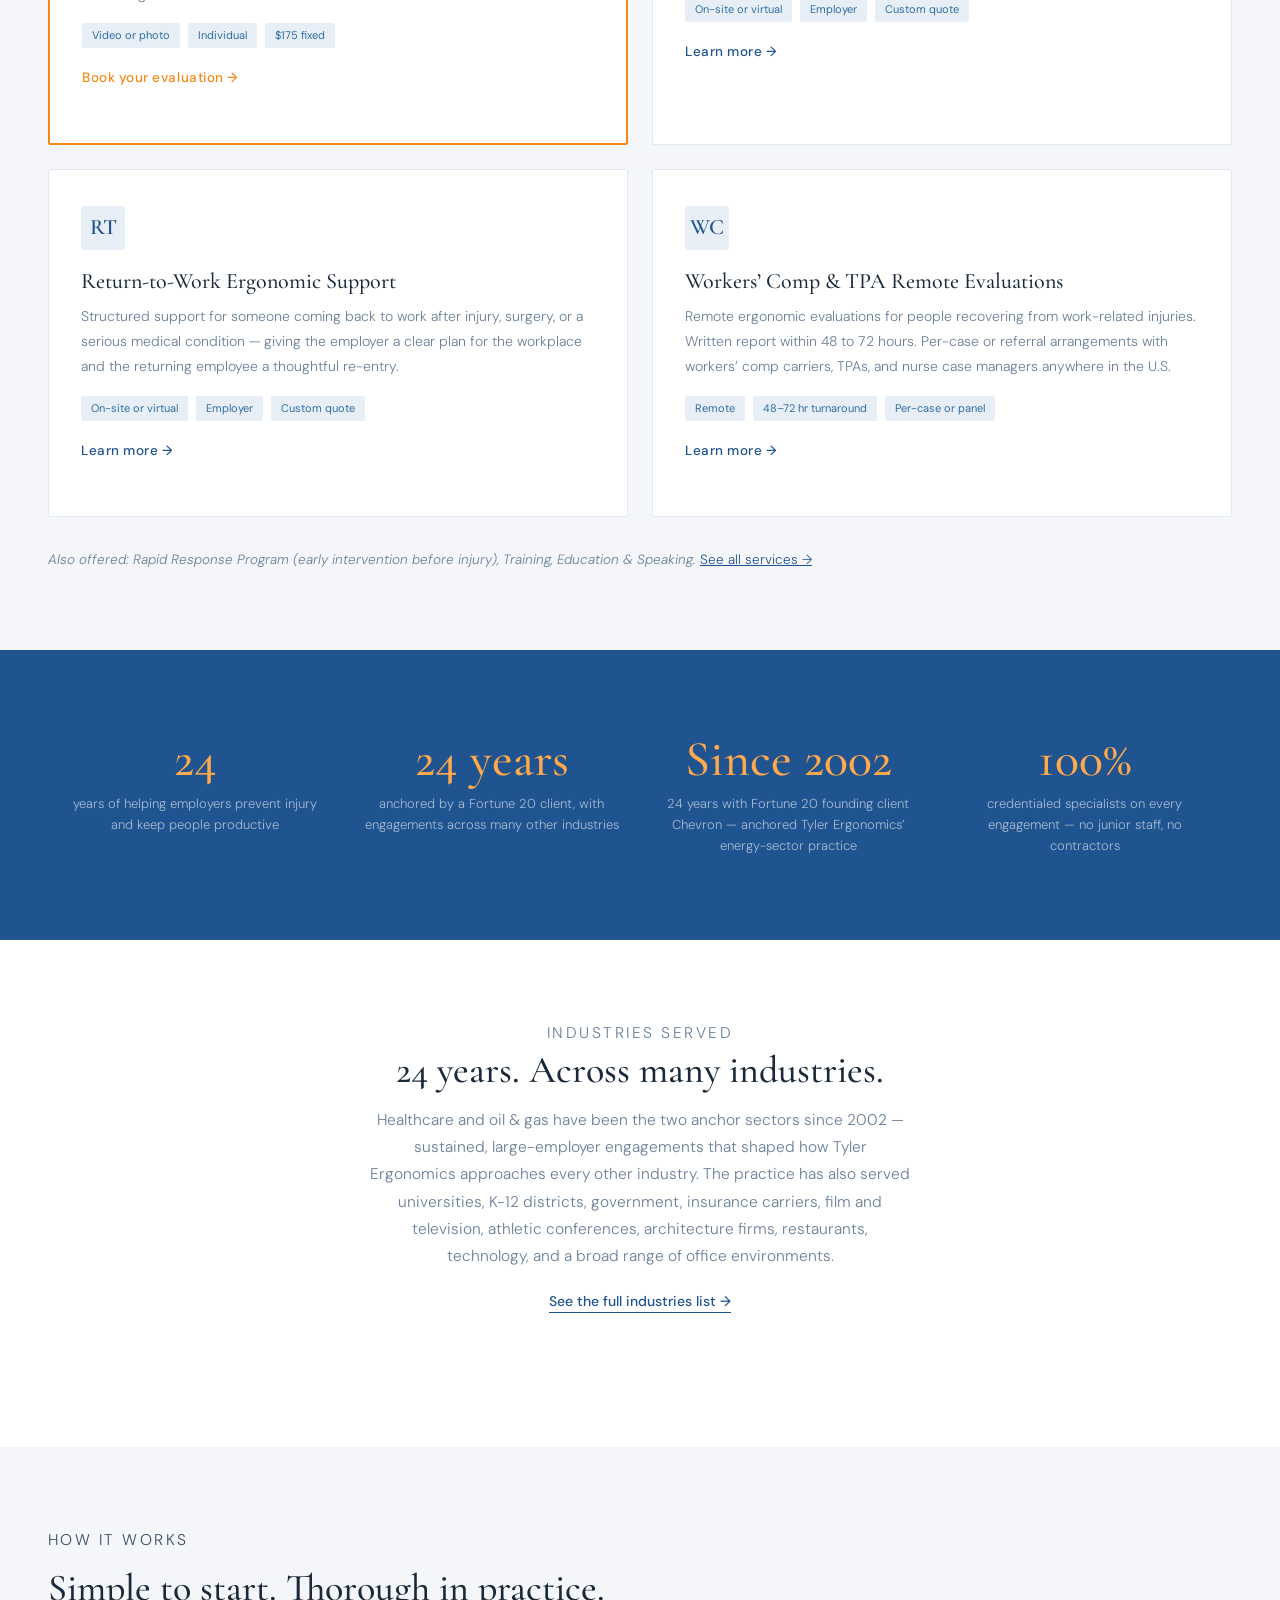
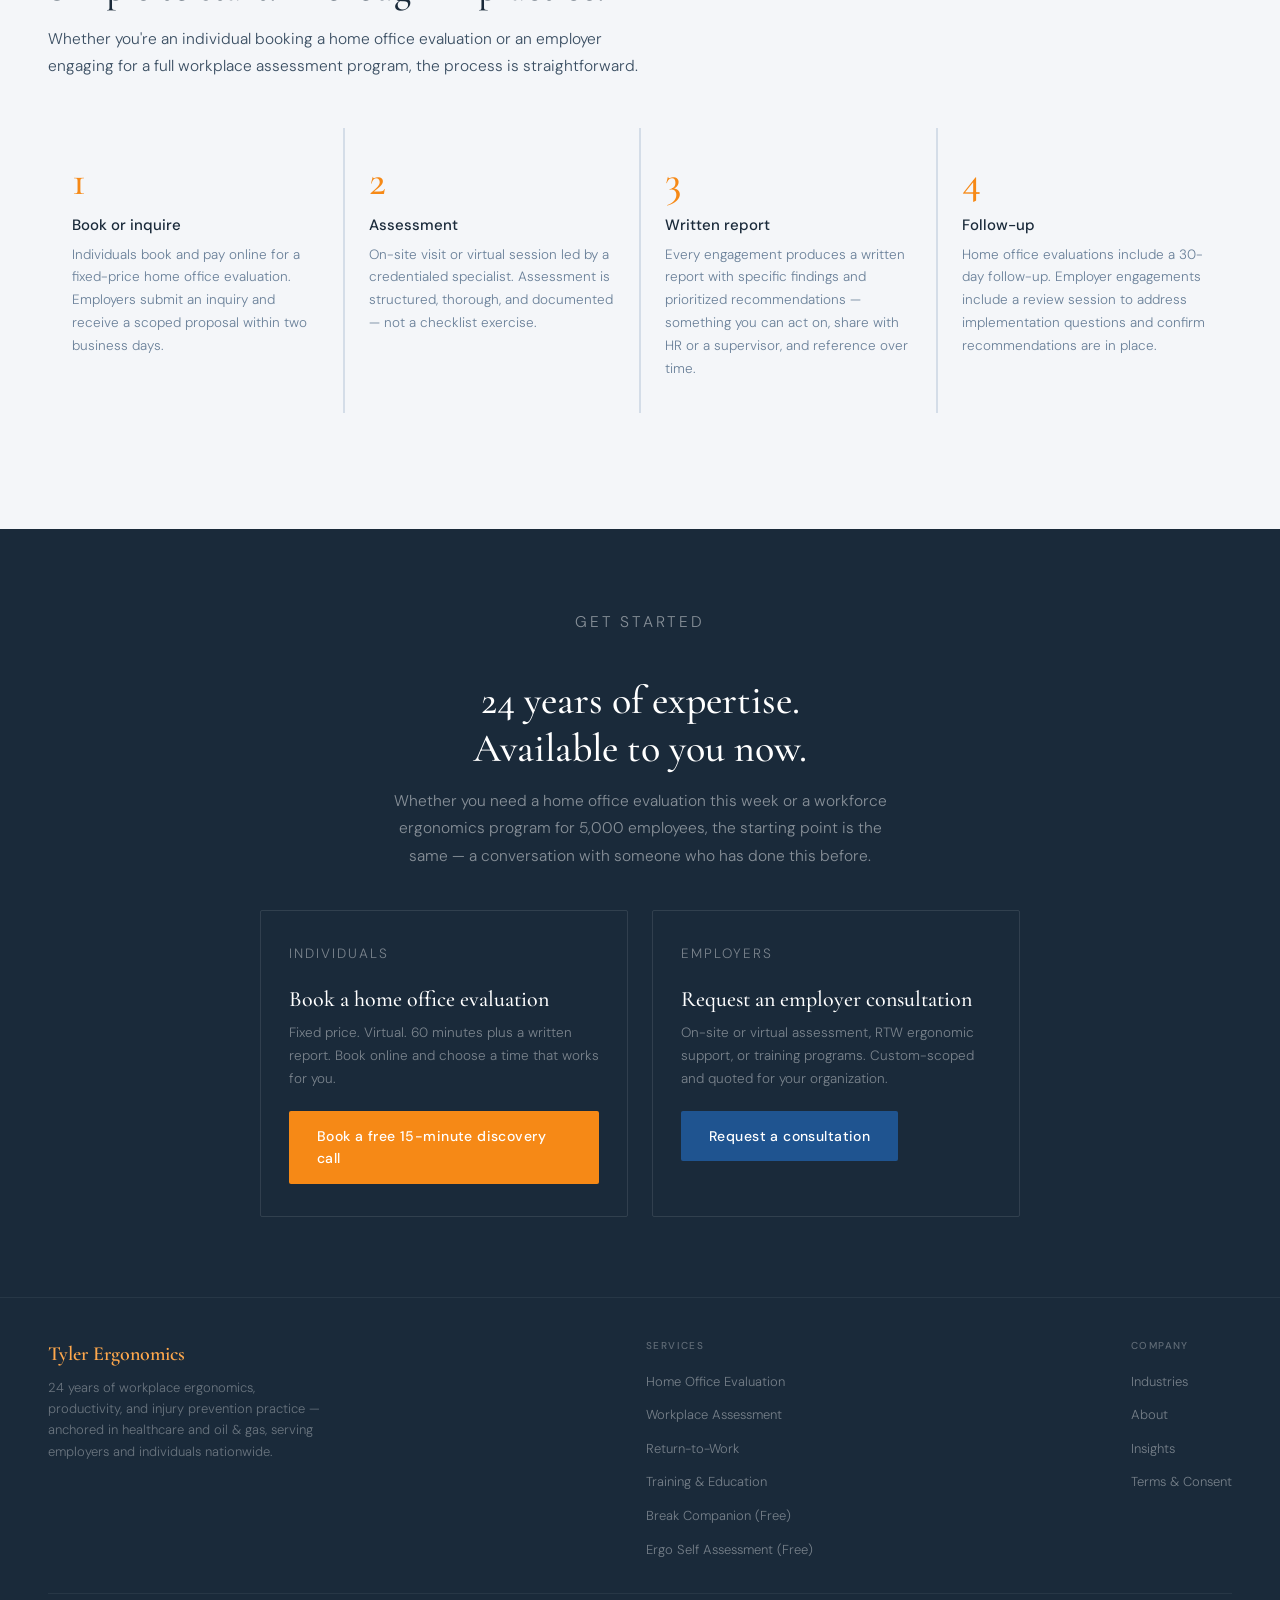
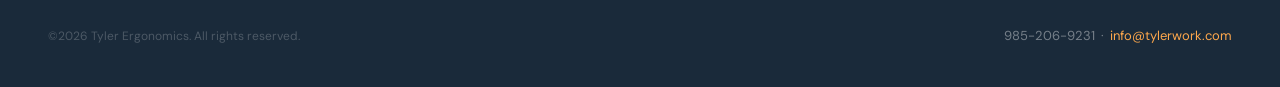
==== commit ecd4a4de: "Point booking buttons at the free discovery call. Set TE_BOOKING_URL to the Calendly discovery call " ====
--- a/index.html
+++ b/index.html
@@ -493,7 +493,7 @@
     <li><a href="te-06-insights.html">Insights</a></li>
     <li><a href="te-07-break-companion.html">Break Companion <span class="nav-free-badge">Free</span></a></li>
     <li><a href="ergo-self-assessment.html">Ergo Self Assessment <span class="nav-free-badge">Free</span></a></li>
-    <li><a href="te-02-services.html#book" class="nav-cta" data-booking>Book an assessment</a></li>
+    <li><a href="te-02-services.html#book" class="nav-cta" data-booking>Book a free discovery call</a></li>
   </ul>
   <button id="rt-mobile-toggle" onclick="document.getElementById('rt-mobile-menu').style.display='block';document.getElementById('rt-mobile-backdrop').style.display='block';" style="display:none;background:transparent;border:none;color:white;cursor:pointer;padding:8px 12px;" aria-label="Open menu">
     <svg viewBox="0 0 24 24" width="26" height="26" fill="none" stroke="currentColor" stroke-width="2" stroke-linecap="round"><line x1="3" y1="6" x2="21" y2="6"></line><line x1="3" y1="12" x2="21" y2="12"></line><line x1="3" y1="18" x2="21" y2="18"></line></svg>
@@ -510,7 +510,7 @@
   <button onclick="location.href='te-06-insights.html'" style="display:block;width:100%;text-align:left;background:transparent;border:none;border-bottom:1px solid rgba(255,255,255,0.08);color:rgba(255,255,255,0.85);font-size:16px;padding:16px 0;cursor:pointer;font-family:inherit;">Insights</button>
   <button onclick="location.href='te-07-break-companion.html'" style="display:block;width:100%;text-align:left;background:transparent;border:none;border-bottom:1px solid rgba(255,255,255,0.08);color:rgba(255,255,255,0.85);font-size:16px;padding:16px 0;cursor:pointer;font-family:inherit;">Break Companion <span style="background:#f68916;color:#1a2a3a;font-size:10px;padding:2px 6px;border-radius:2px;font-weight:600;margin-left:6px;">FREE</span></button>
   <button onclick="location.href='ergo-self-assessment.html'" style="display:block;width:100%;text-align:left;background:transparent;border:none;border-bottom:1px solid rgba(255,255,255,0.08);color:rgba(255,255,255,0.85);font-size:16px;padding:16px 0;cursor:pointer;font-family:inherit;">Ergo Self Assessment <span style="background:#f68916;color:#1a2a3a;font-size:10px;padding:2px 6px;border-radius:2px;font-weight:600;margin-left:6px;">FREE</span></button>
-  <button data-booking onclick="location.href='te-02-services.html#book'" style="display:block;width:100%;text-align:center;background:#f68916;border:none;color:#1a2a3a;font-size:14px;padding:14px 20px;cursor:pointer;font-family:inherit;margin-top:20px;font-weight:500;border-radius:2px;">Book an Assessment</button>
+  <button data-booking onclick="location.href='te-02-services.html#book'" style="display:block;width:100%;text-align:center;background:#f68916;border:none;color:#1a2a3a;font-size:14px;padding:14px 20px;cursor:pointer;font-family:inherit;margin-top:20px;font-weight:500;border-radius:2px;">Book a free discovery call</button>
 </div>
 <div id="rt-mobile-backdrop" onclick="document.getElementById('rt-mobile-menu').style.display='none';document.getElementById('rt-mobile-backdrop').style.display='none';" style="display:none;position:fixed;inset:0;background:rgba(0,0,0,0.5);z-index:99998;"></div>
 
@@ -527,7 +527,7 @@
     <h1>24 years of making<br>work <em>work better.</em></h1>
     <p class="hero-sub">Workplace ergonomics, productivity, and injury prevention practice. 24 years anchored by a Fortune 20 founding client &mdash; now actively expanding for healthcare systems, employer programs, remote workers, workers&rsquo; comp referrals, and speaking engagements.</p>
     <div class="hero-actions">
-      <a href="te-03-home-office.html" class="btn-gold" data-booking>Book a home office evaluation &mdash; $175</a>
+      <a href="te-03-home-office.html" class="btn-gold" data-booking>Book a free 15-minute discovery call</a>
       <a href="te-02-services.html" class="btn-outline">Employer services</a>
     </div>
   </div>
@@ -588,7 +588,7 @@
           <span class="audience-price-label">Virtual home office evaluation · 60 min + written report</span>
         </div>
       </div>
-      <a href="te-03-home-office.html" class="btn-gold" data-booking>Book your evaluation</a>
+      <a href="te-03-home-office.html" class="btn-gold" data-booking>Book a free 15-minute discovery call</a>
     </div>
   </div>
 </section>
@@ -758,7 +758,7 @@
       <p class="cta-card-label">Individuals</p>
       <h4>Book a home office evaluation</h4>
       <p>Fixed price. Virtual. 60 minutes plus a written report. Book online and choose a time that works for you.</p>
-      <a href="te-03-home-office.html" class="btn-gold" data-booking>Book now — $175</a>
+      <a href="te-03-home-office.html" class="btn-gold" data-booking>Book a free 15-minute discovery call</a>
     </div>
     <div class="cta-card">
       <p class="cta-card-label">Employers</p>
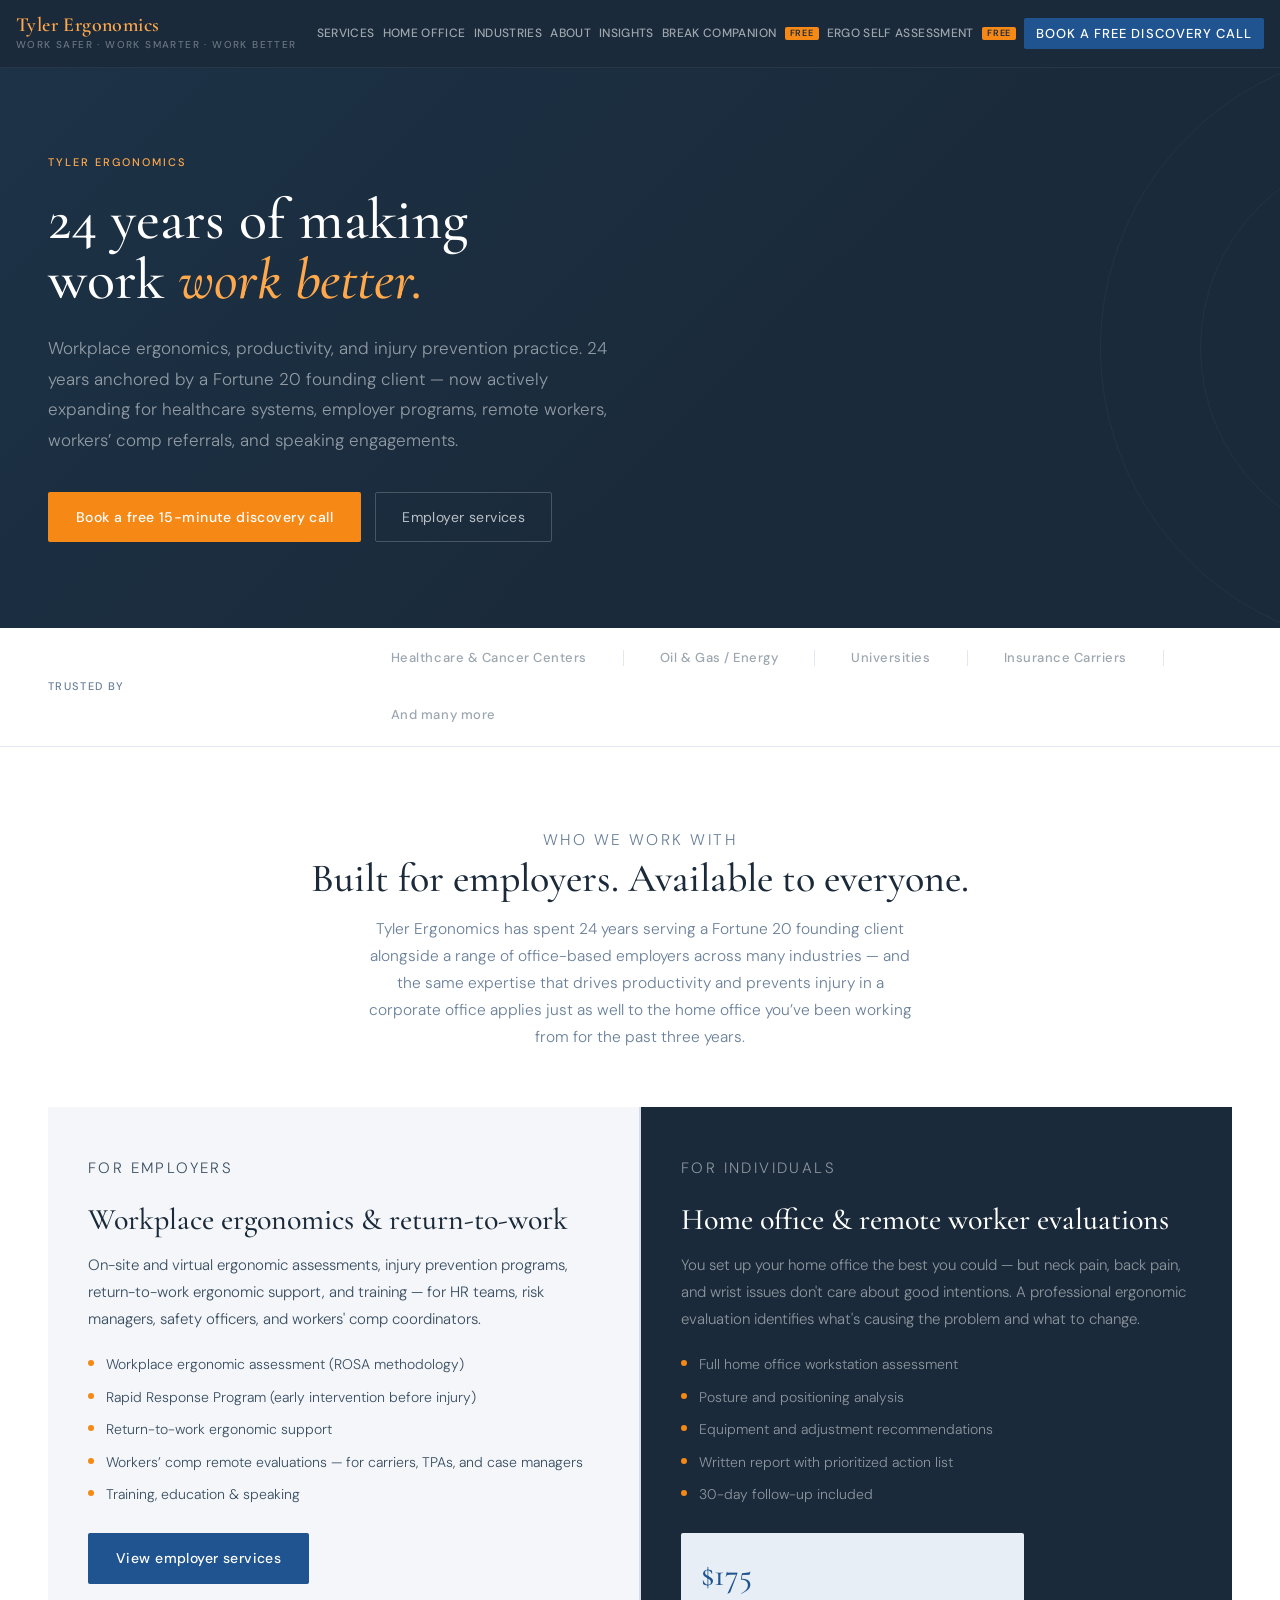
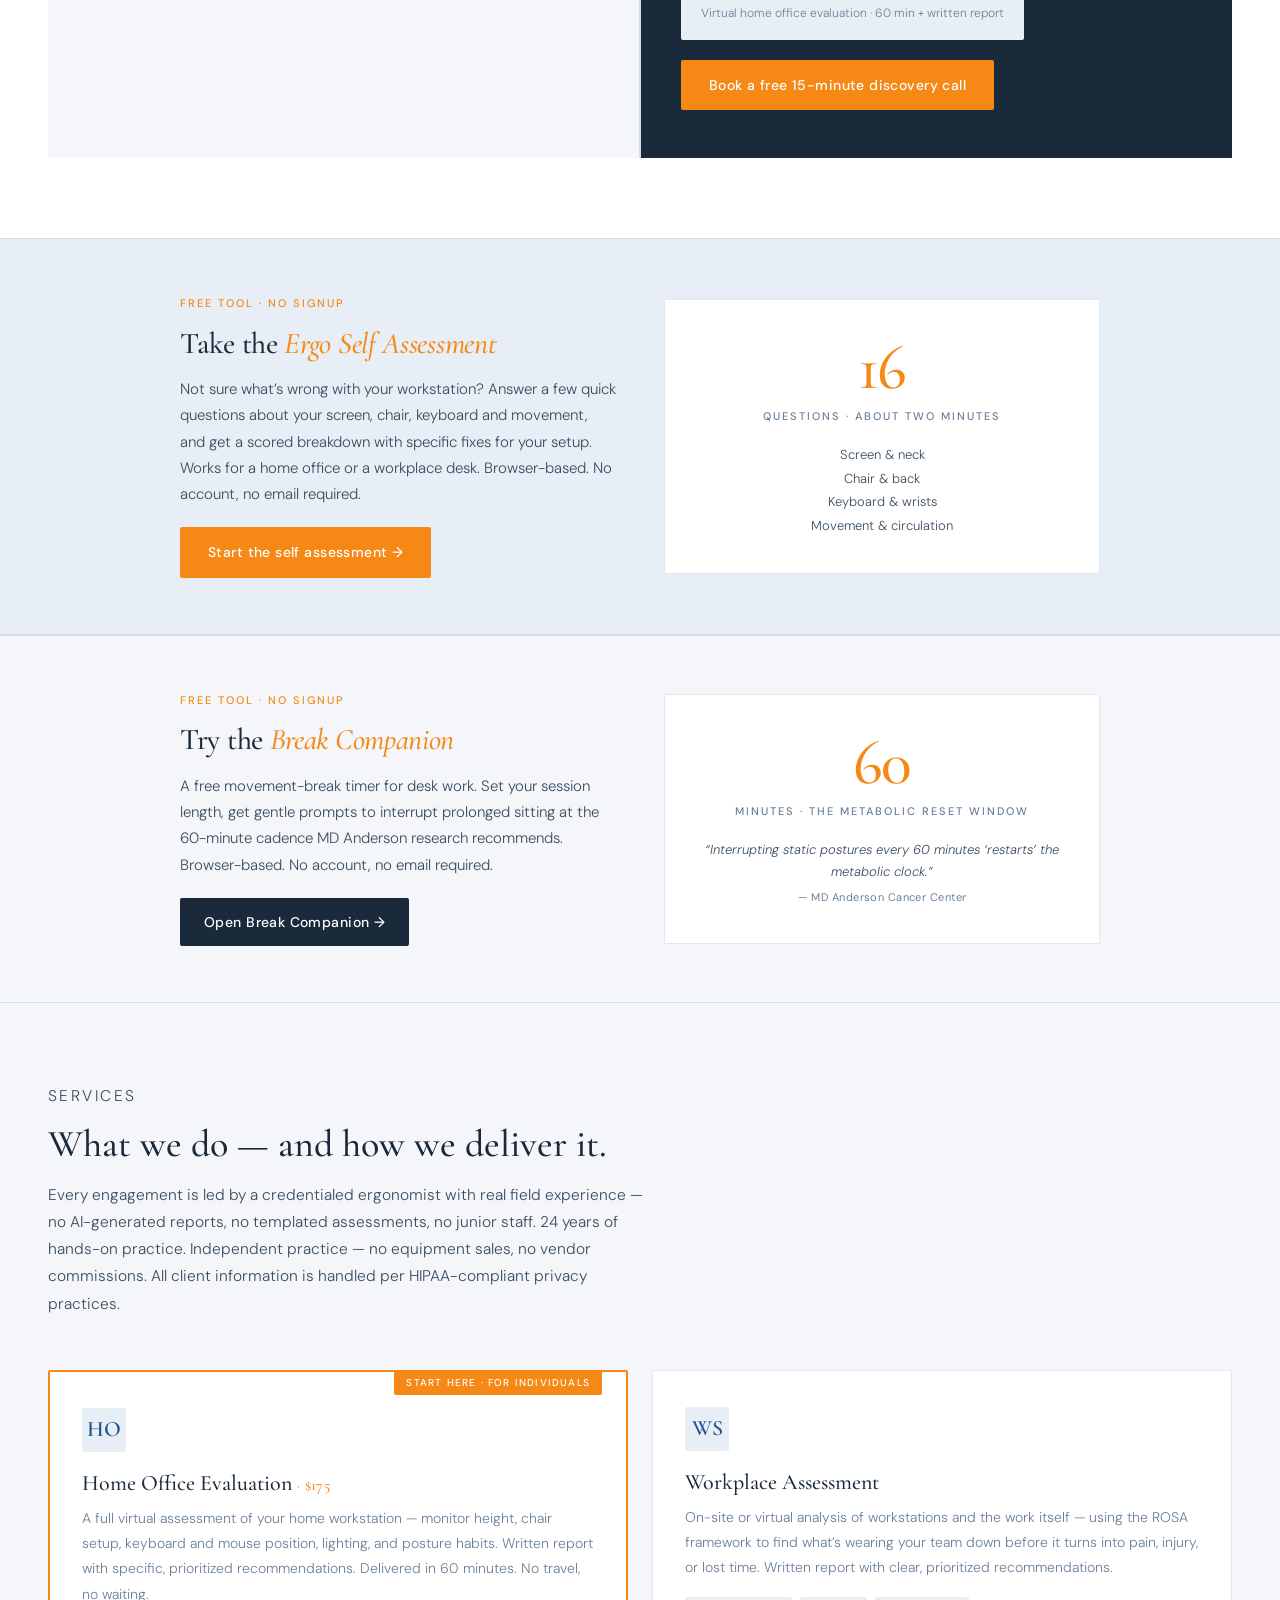
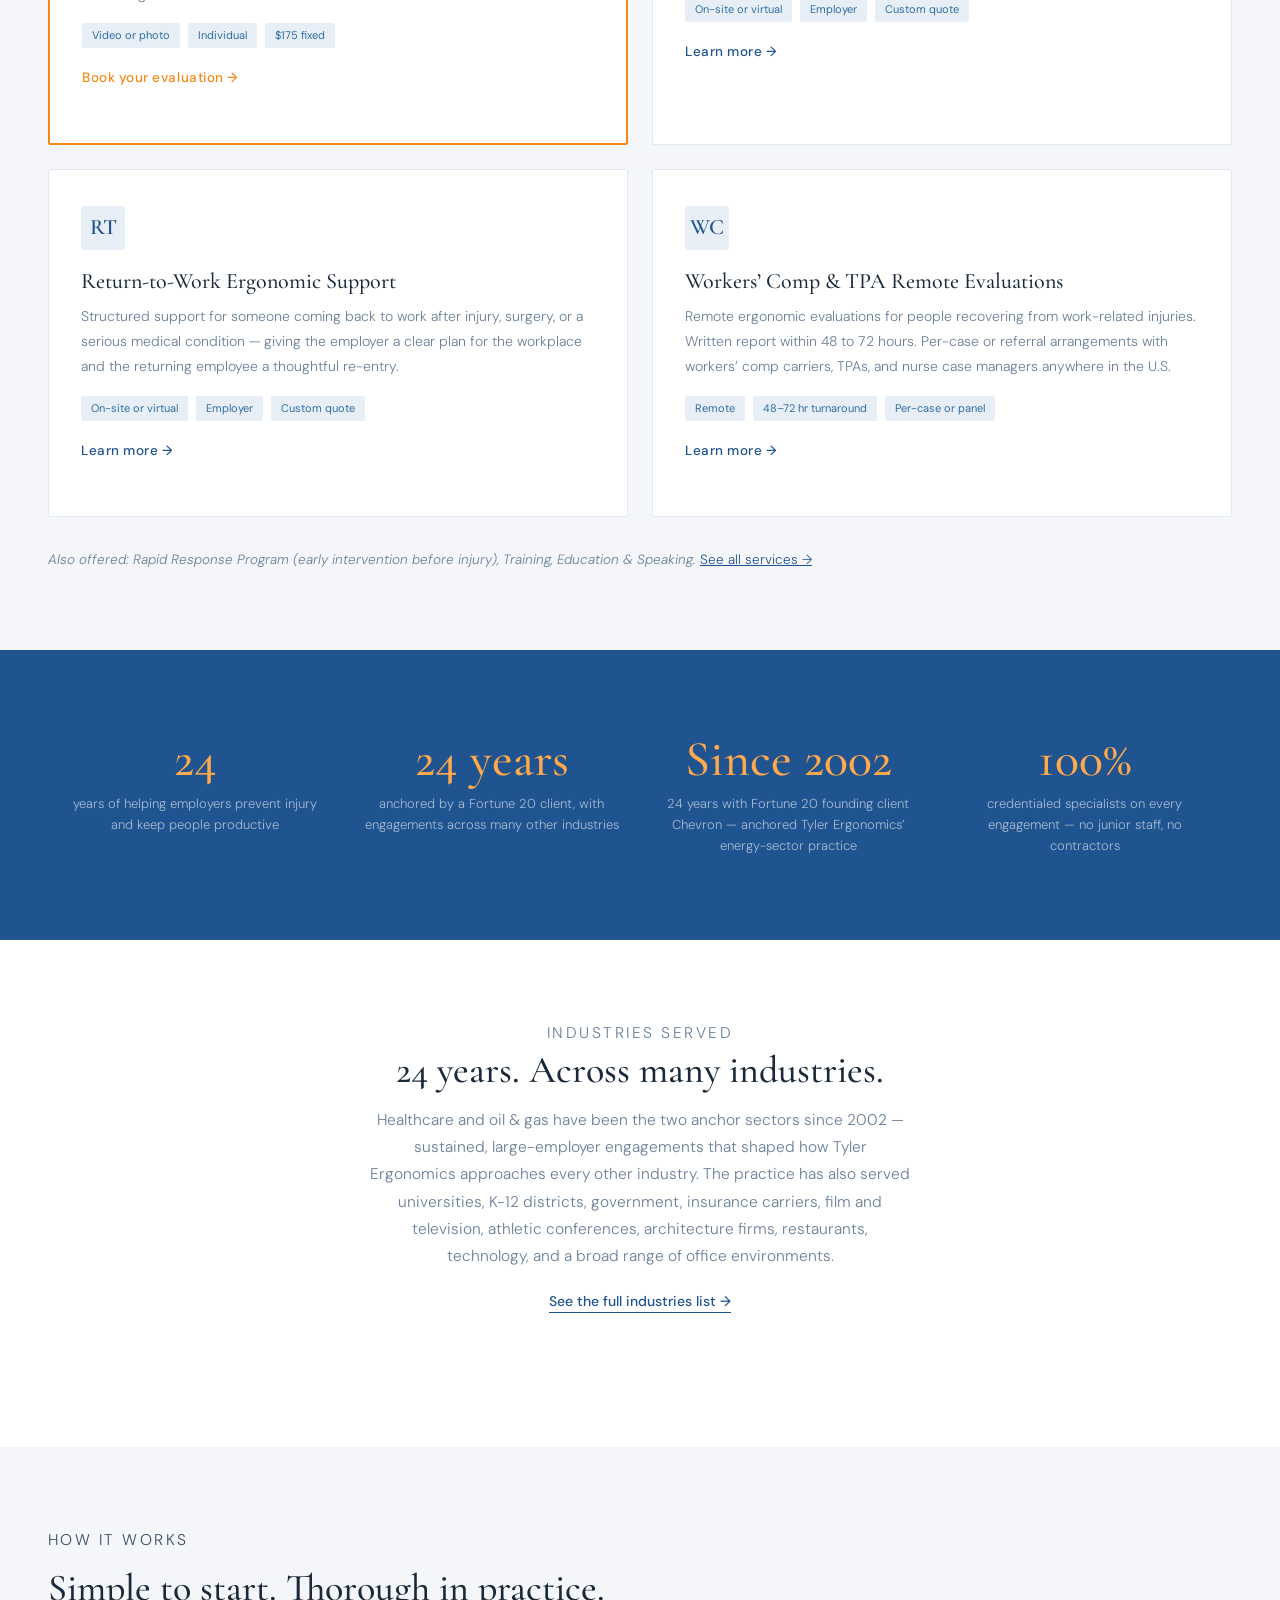
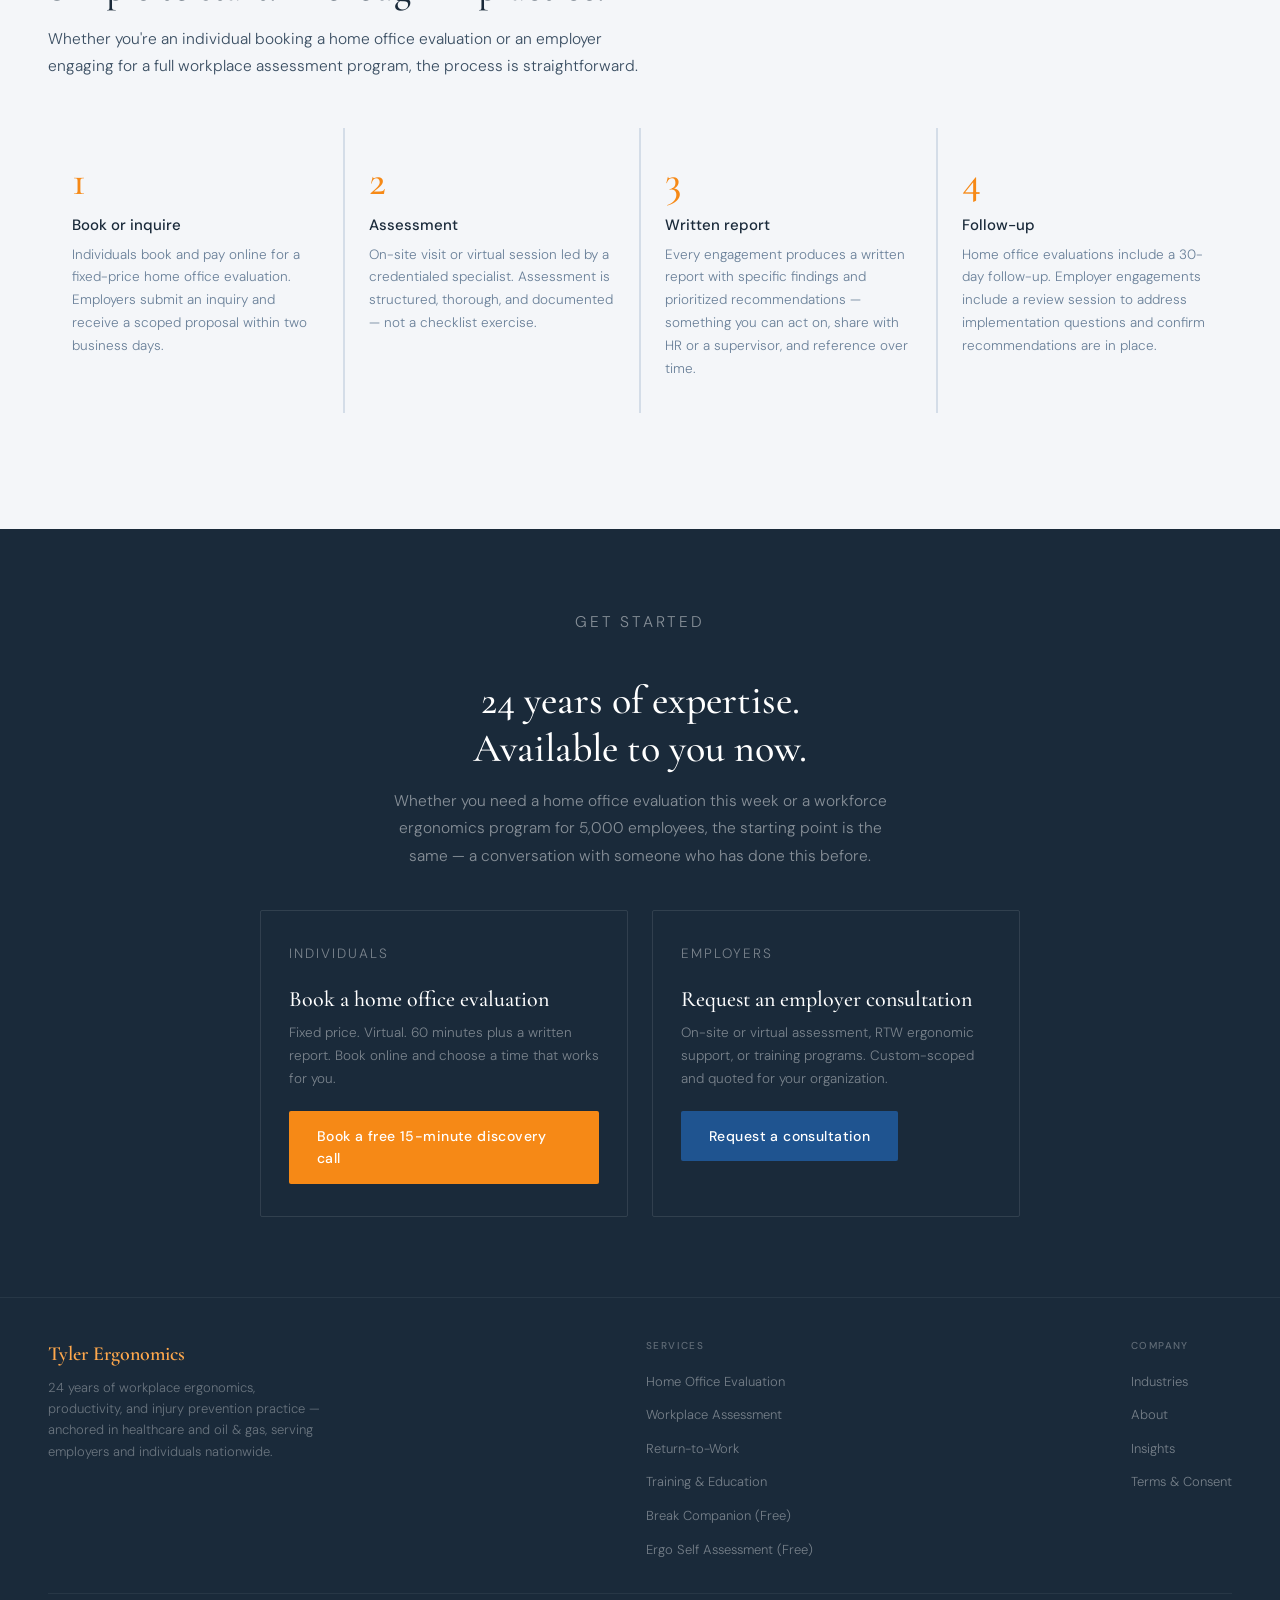
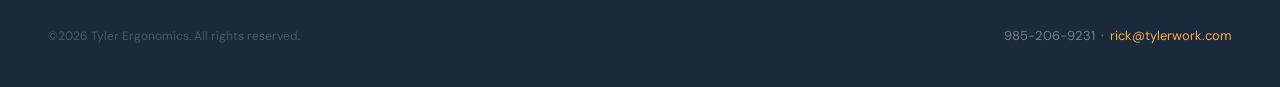
==== commit c398a6f9: "Harden the pre-session Formspree form and use rick@ email. Add a honeypot, subject line, and noindex" ====
--- a/index.html
+++ b/index.html
@@ -475,8 +475,8 @@
 <link rel="icon" type="image/png" sizes="32x32" href="favicon-32.png">
 <link rel="apple-touch-icon" href="apple-touch-icon.png">
 <link rel="stylesheet" href="site.css">
-<script src="booking-config.js"></script>
-<script src="site.js" defer></script>
+<script src="booking-config.js?v=20261102b"></script>
+<script src="site.js?v=20261102b" defer></script>
 </head>
 <body>
 
@@ -493,7 +493,7 @@
     <li><a href="te-06-insights.html">Insights</a></li>
     <li><a href="te-07-break-companion.html">Break Companion <span class="nav-free-badge">Free</span></a></li>
     <li><a href="ergo-self-assessment.html">Ergo Self Assessment <span class="nav-free-badge">Free</span></a></li>
-    <li><a href="te-02-services.html#book" class="nav-cta" data-booking>Book a free discovery call</a></li>
+    <li><a href="https://calendly.com/rick-tylerwork/free-ergonomic-discovery-call" class="nav-cta" data-booking target="_blank" rel="noopener">Book a free discovery call</a></li>
   </ul>
   <button id="rt-mobile-toggle" onclick="document.getElementById('rt-mobile-menu').style.display='block';document.getElementById('rt-mobile-backdrop').style.display='block';" style="display:none;background:transparent;border:none;color:white;cursor:pointer;padding:8px 12px;" aria-label="Open menu">
     <svg viewBox="0 0 24 24" width="26" height="26" fill="none" stroke="currentColor" stroke-width="2" stroke-linecap="round"><line x1="3" y1="6" x2="21" y2="6"></line><line x1="3" y1="12" x2="21" y2="12"></line><line x1="3" y1="18" x2="21" y2="18"></line></svg>
@@ -510,7 +510,7 @@
   <button onclick="location.href='te-06-insights.html'" style="display:block;width:100%;text-align:left;background:transparent;border:none;border-bottom:1px solid rgba(255,255,255,0.08);color:rgba(255,255,255,0.85);font-size:16px;padding:16px 0;cursor:pointer;font-family:inherit;">Insights</button>
   <button onclick="location.href='te-07-break-companion.html'" style="display:block;width:100%;text-align:left;background:transparent;border:none;border-bottom:1px solid rgba(255,255,255,0.08);color:rgba(255,255,255,0.85);font-size:16px;padding:16px 0;cursor:pointer;font-family:inherit;">Break Companion <span style="background:#f68916;color:#1a2a3a;font-size:10px;padding:2px 6px;border-radius:2px;font-weight:600;margin-left:6px;">FREE</span></button>
   <button onclick="location.href='ergo-self-assessment.html'" style="display:block;width:100%;text-align:left;background:transparent;border:none;border-bottom:1px solid rgba(255,255,255,0.08);color:rgba(255,255,255,0.85);font-size:16px;padding:16px 0;cursor:pointer;font-family:inherit;">Ergo Self Assessment <span style="background:#f68916;color:#1a2a3a;font-size:10px;padding:2px 6px;border-radius:2px;font-weight:600;margin-left:6px;">FREE</span></button>
-  <button data-booking onclick="location.href='te-02-services.html#book'" style="display:block;width:100%;text-align:center;background:#f68916;border:none;color:#1a2a3a;font-size:14px;padding:14px 20px;cursor:pointer;font-family:inherit;margin-top:20px;font-weight:500;border-radius:2px;">Book a free discovery call</button>
+  <button data-booking onclick="window.open('https://calendly.com/rick-tylerwork/free-ergonomic-discovery-call','_blank','noopener');return false;" style="display:block;width:100%;text-align:center;background:#f68916;border:none;color:#1a2a3a;font-size:14px;padding:14px 20px;cursor:pointer;font-family:inherit;margin-top:20px;font-weight:500;border-radius:2px;">Book a free discovery call</button>
 </div>
 <div id="rt-mobile-backdrop" onclick="document.getElementById('rt-mobile-menu').style.display='none';document.getElementById('rt-mobile-backdrop').style.display='none';" style="display:none;position:fixed;inset:0;background:rgba(0,0,0,0.5);z-index:99998;"></div>
 
@@ -527,7 +527,7 @@
     <h1>24 years of making<br>work <em>work better.</em></h1>
     <p class="hero-sub">Workplace ergonomics, productivity, and injury prevention practice. 24 years anchored by a Fortune 20 founding client &mdash; now actively expanding for healthcare systems, employer programs, remote workers, workers&rsquo; comp referrals, and speaking engagements.</p>
     <div class="hero-actions">
-      <a href="te-03-home-office.html" class="btn-gold" data-booking>Book a free 15-minute discovery call</a>
+      <a href="https://calendly.com/rick-tylerwork/free-ergonomic-discovery-call" class="btn-gold" data-booking target="_blank" rel="noopener">Book a free 15-minute discovery call</a>
       <a href="te-02-services.html" class="btn-outline">Employer services</a>
     </div>
   </div>
@@ -588,7 +588,7 @@
           <span class="audience-price-label">Virtual home office evaluation · 60 min + written report</span>
         </div>
       </div>
-      <a href="te-03-home-office.html" class="btn-gold" data-booking>Book a free 15-minute discovery call</a>
+      <a href="https://calendly.com/rick-tylerwork/free-ergonomic-discovery-call" class="btn-gold" data-booking target="_blank" rel="noopener">Book a free 15-minute discovery call</a>
     </div>
   </div>
 </section>
@@ -758,7 +758,7 @@
       <p class="cta-card-label">Individuals</p>
       <h4>Book a home office evaluation</h4>
       <p>Fixed price. Virtual. 60 minutes plus a written report. Book online and choose a time that works for you.</p>
-      <a href="te-03-home-office.html" class="btn-gold" data-booking>Book a free 15-minute discovery call</a>
+      <a href="https://calendly.com/rick-tylerwork/free-ergonomic-discovery-call" class="btn-gold" data-booking target="_blank" rel="noopener">Book a free 15-minute discovery call</a>
     </div>
     <div class="cta-card">
       <p class="cta-card-label">Employers</p>
@@ -798,7 +798,7 @@
   </div>
   <div class="footer-bottom">
     <span class="footer-copy">©2026 Tyler Ergonomics. All rights reserved.</span>
-    <span class="footer-contact"><a href="tel:985-206-9231" style="color:inherit;text-decoration:none;">985-206-9231</a> &nbsp;&middot;&nbsp; <strong><a href="mailto:info@tylerwork.com" style="color:inherit;text-decoration:none;">info@tylerwork.com</a></strong></span>
+    <span class="footer-contact"><a href="tel:985-206-9231" style="color:inherit;text-decoration:none;">985-206-9231</a> &nbsp;&middot;&nbsp; <strong><a href="mailto:rick@tylerwork.com" style="color:inherit;text-decoration:none;">rick@tylerwork.com</a></strong></span>
   </div>
 </footer>
 
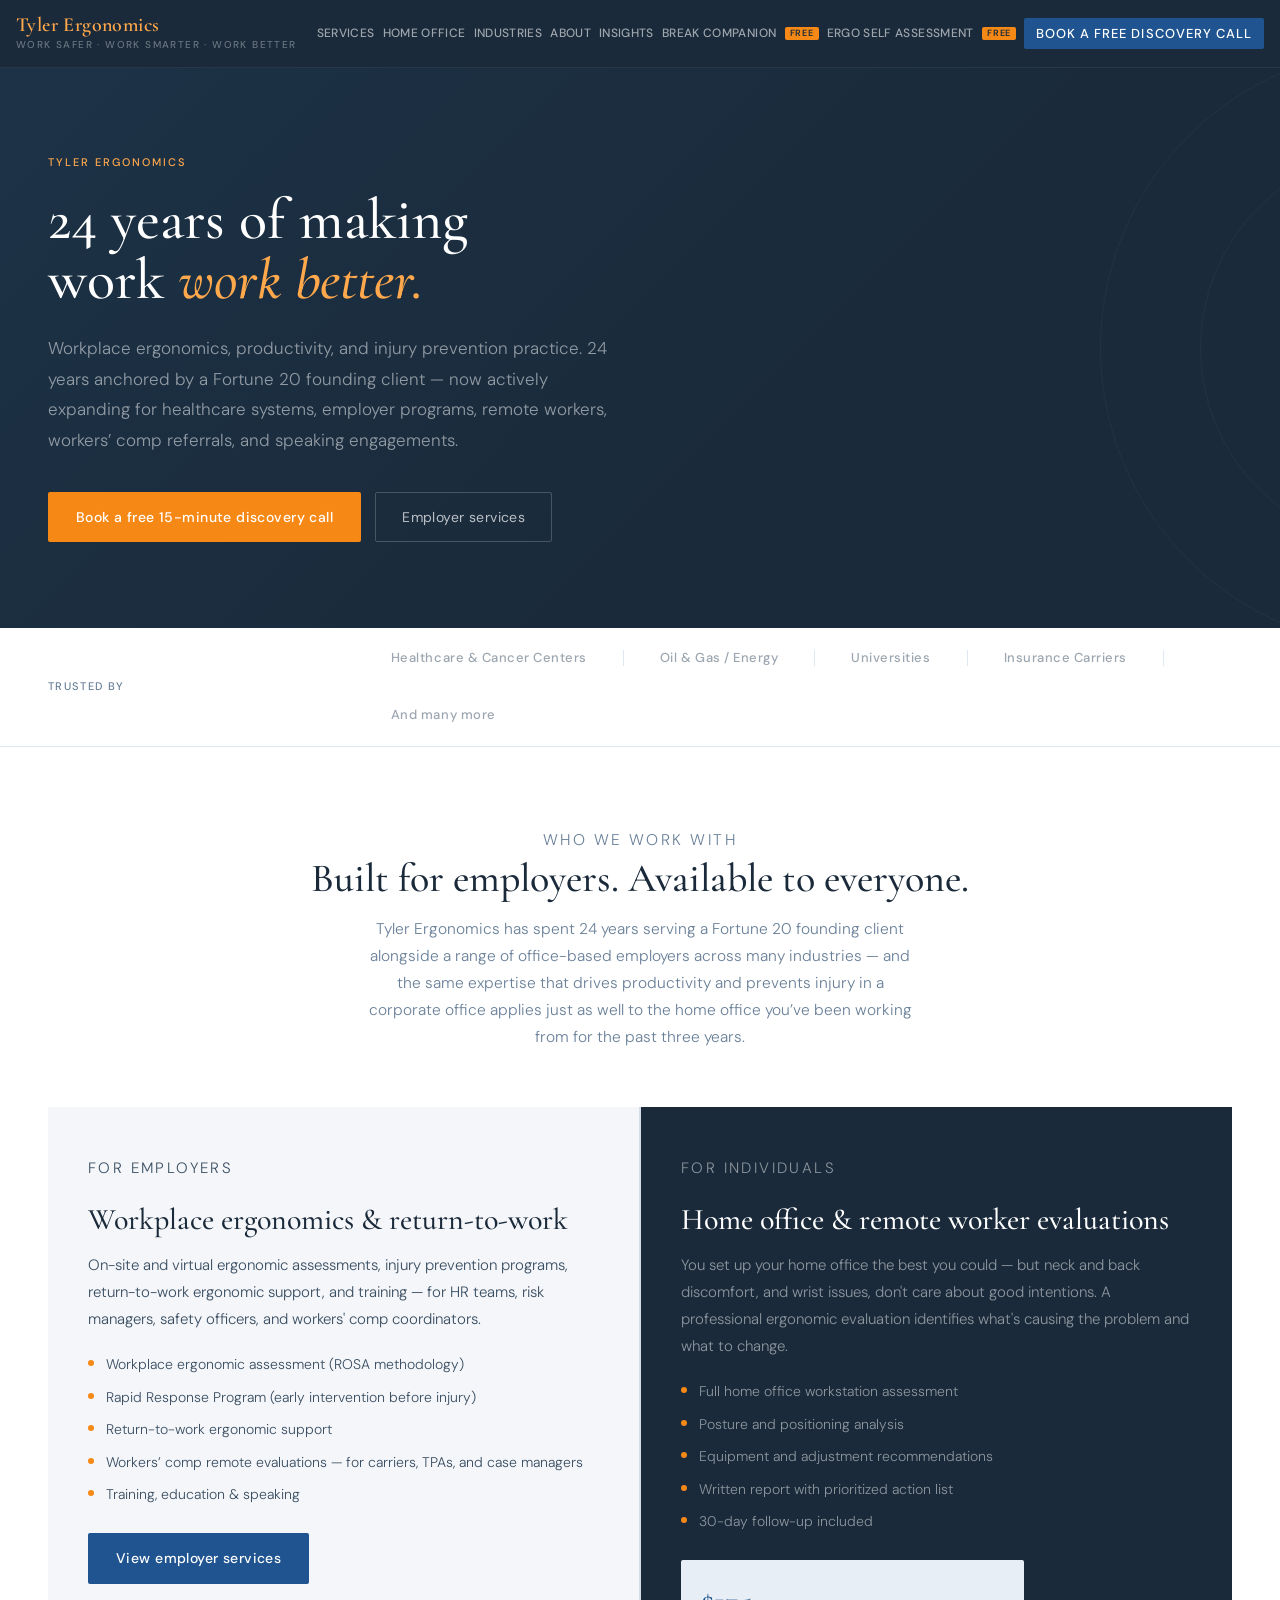
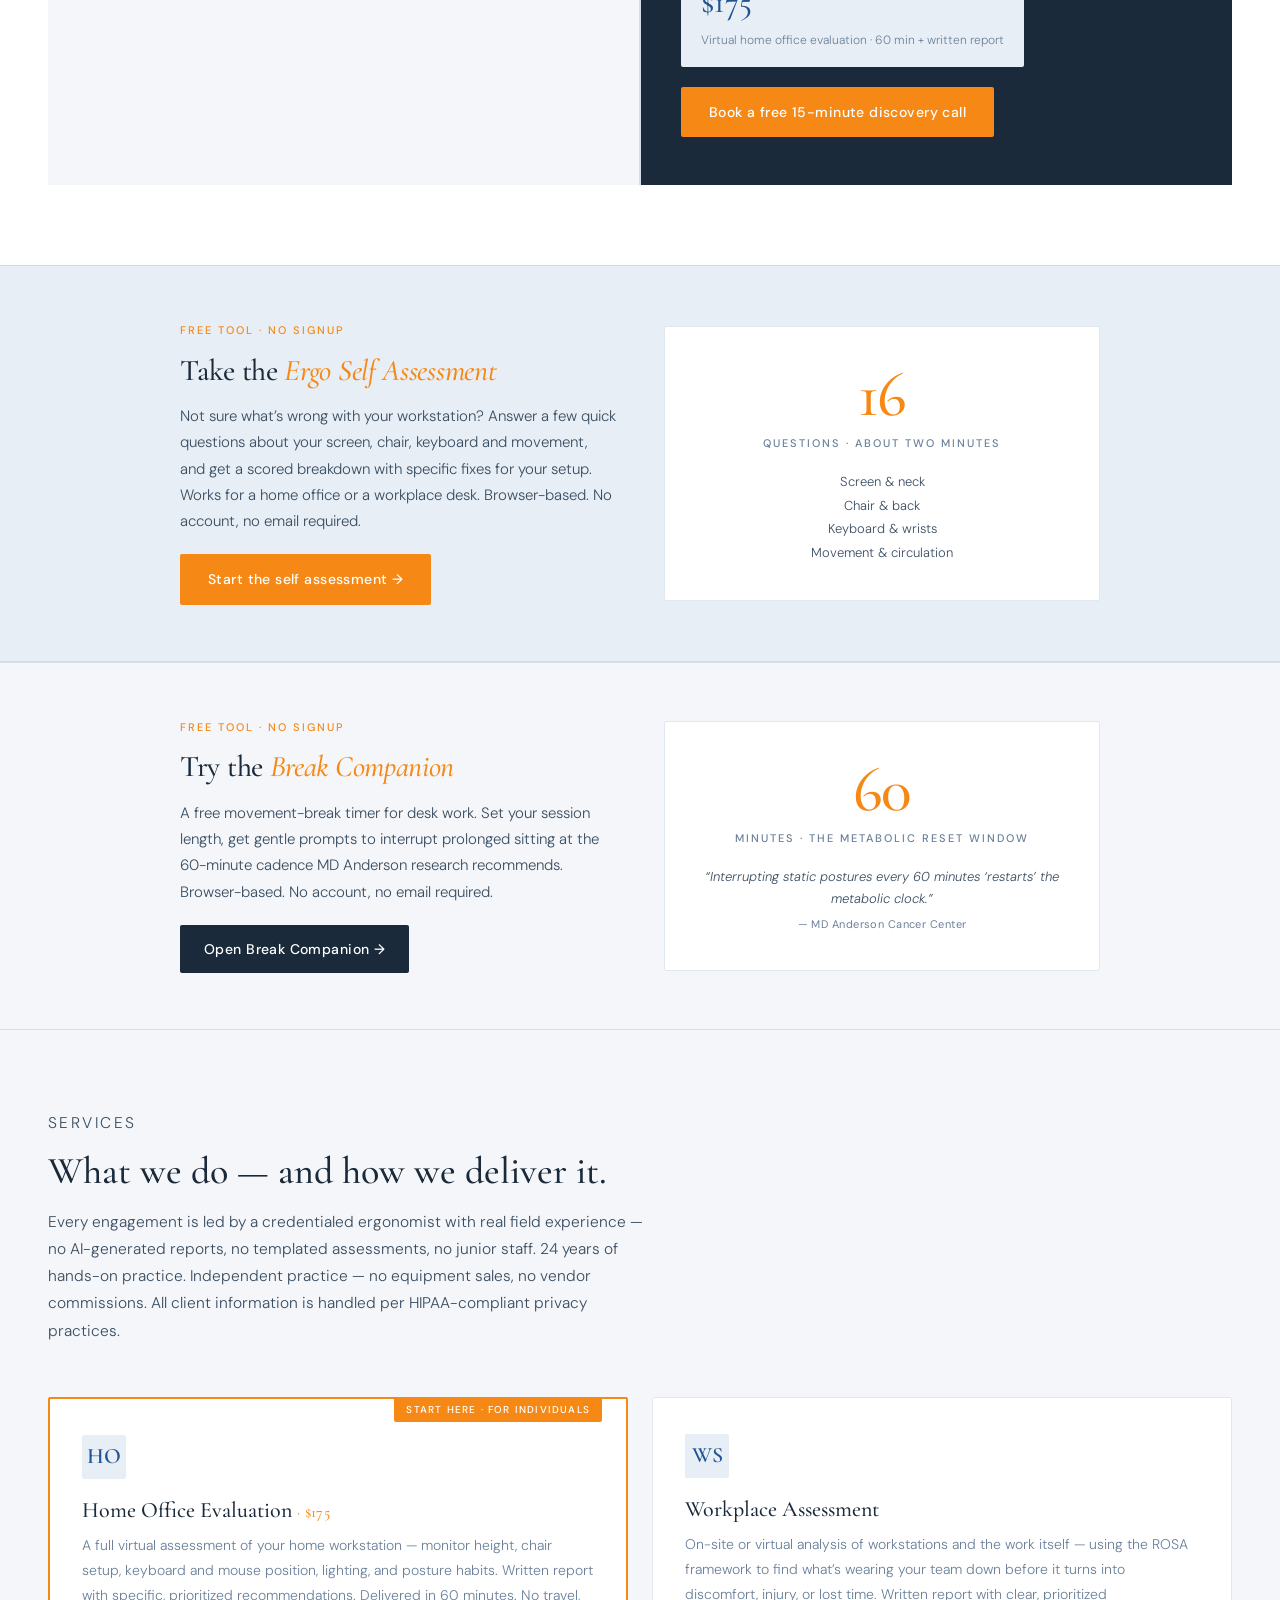
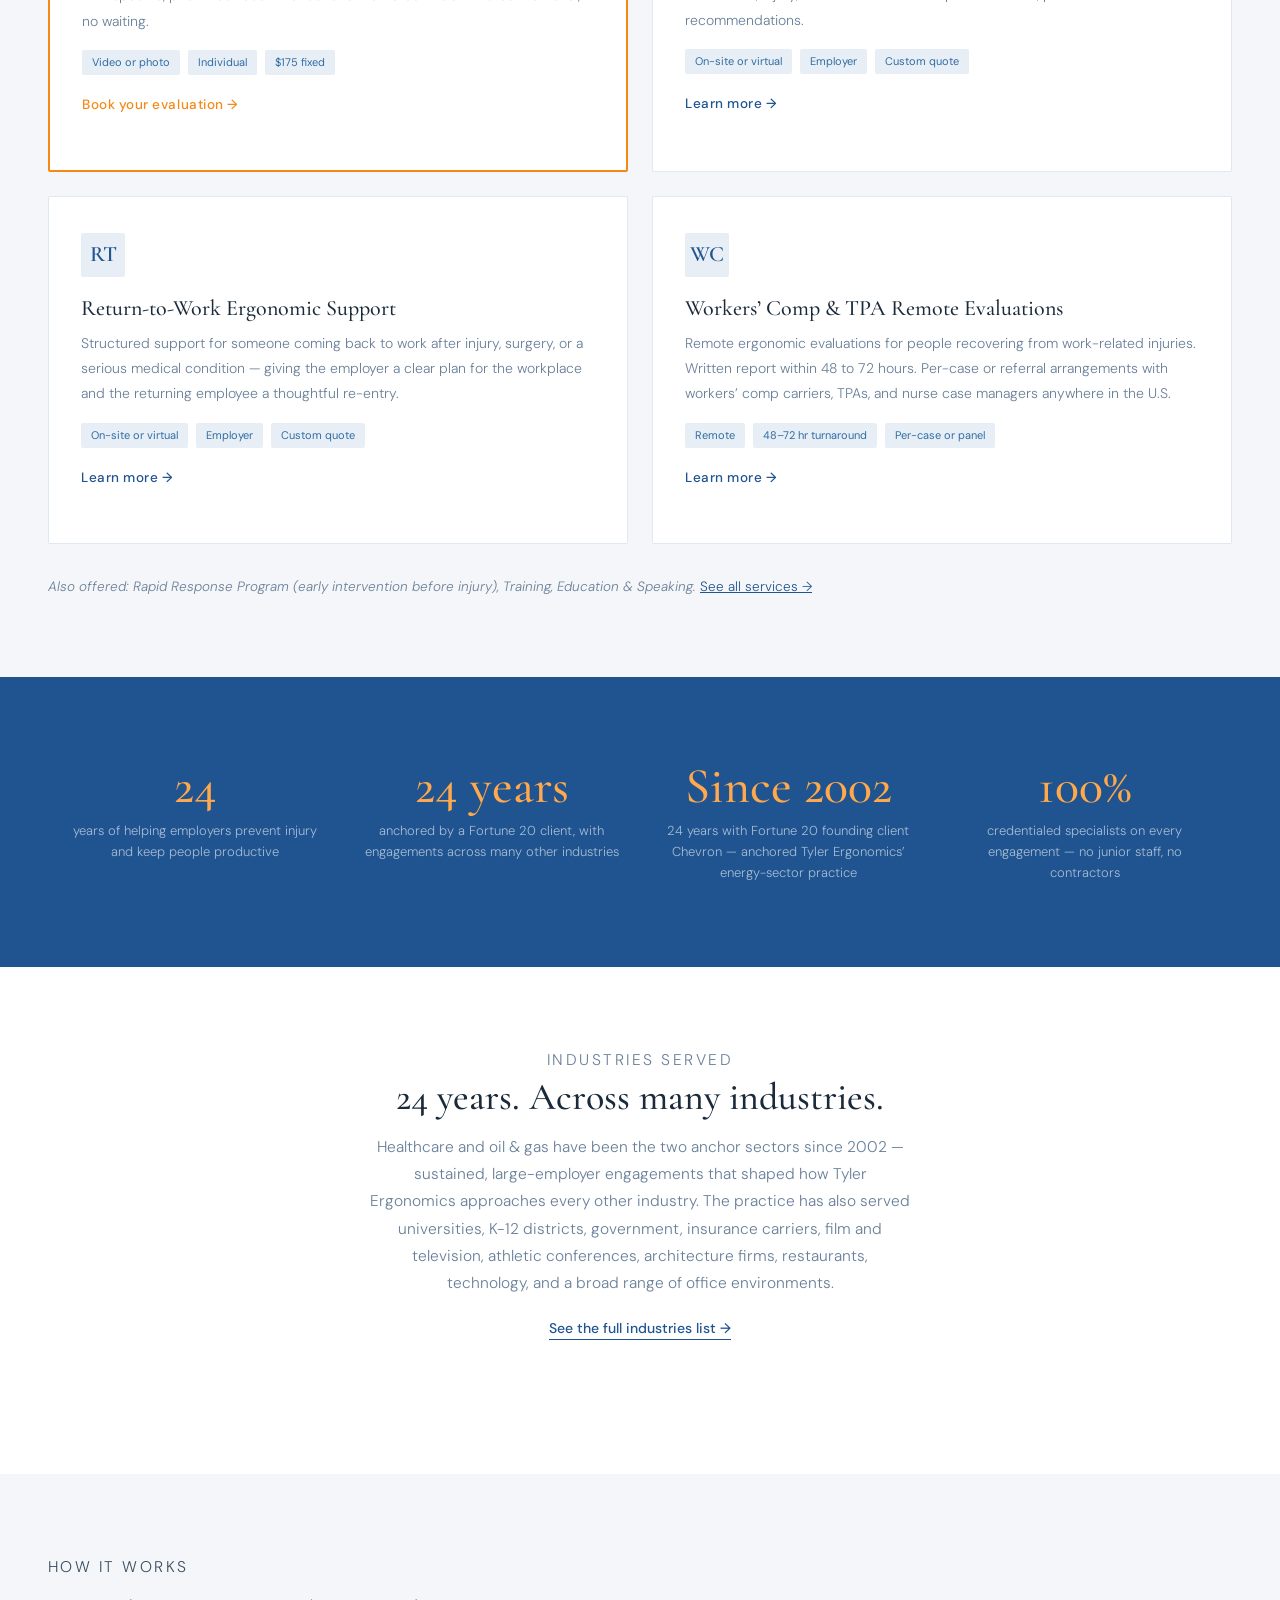
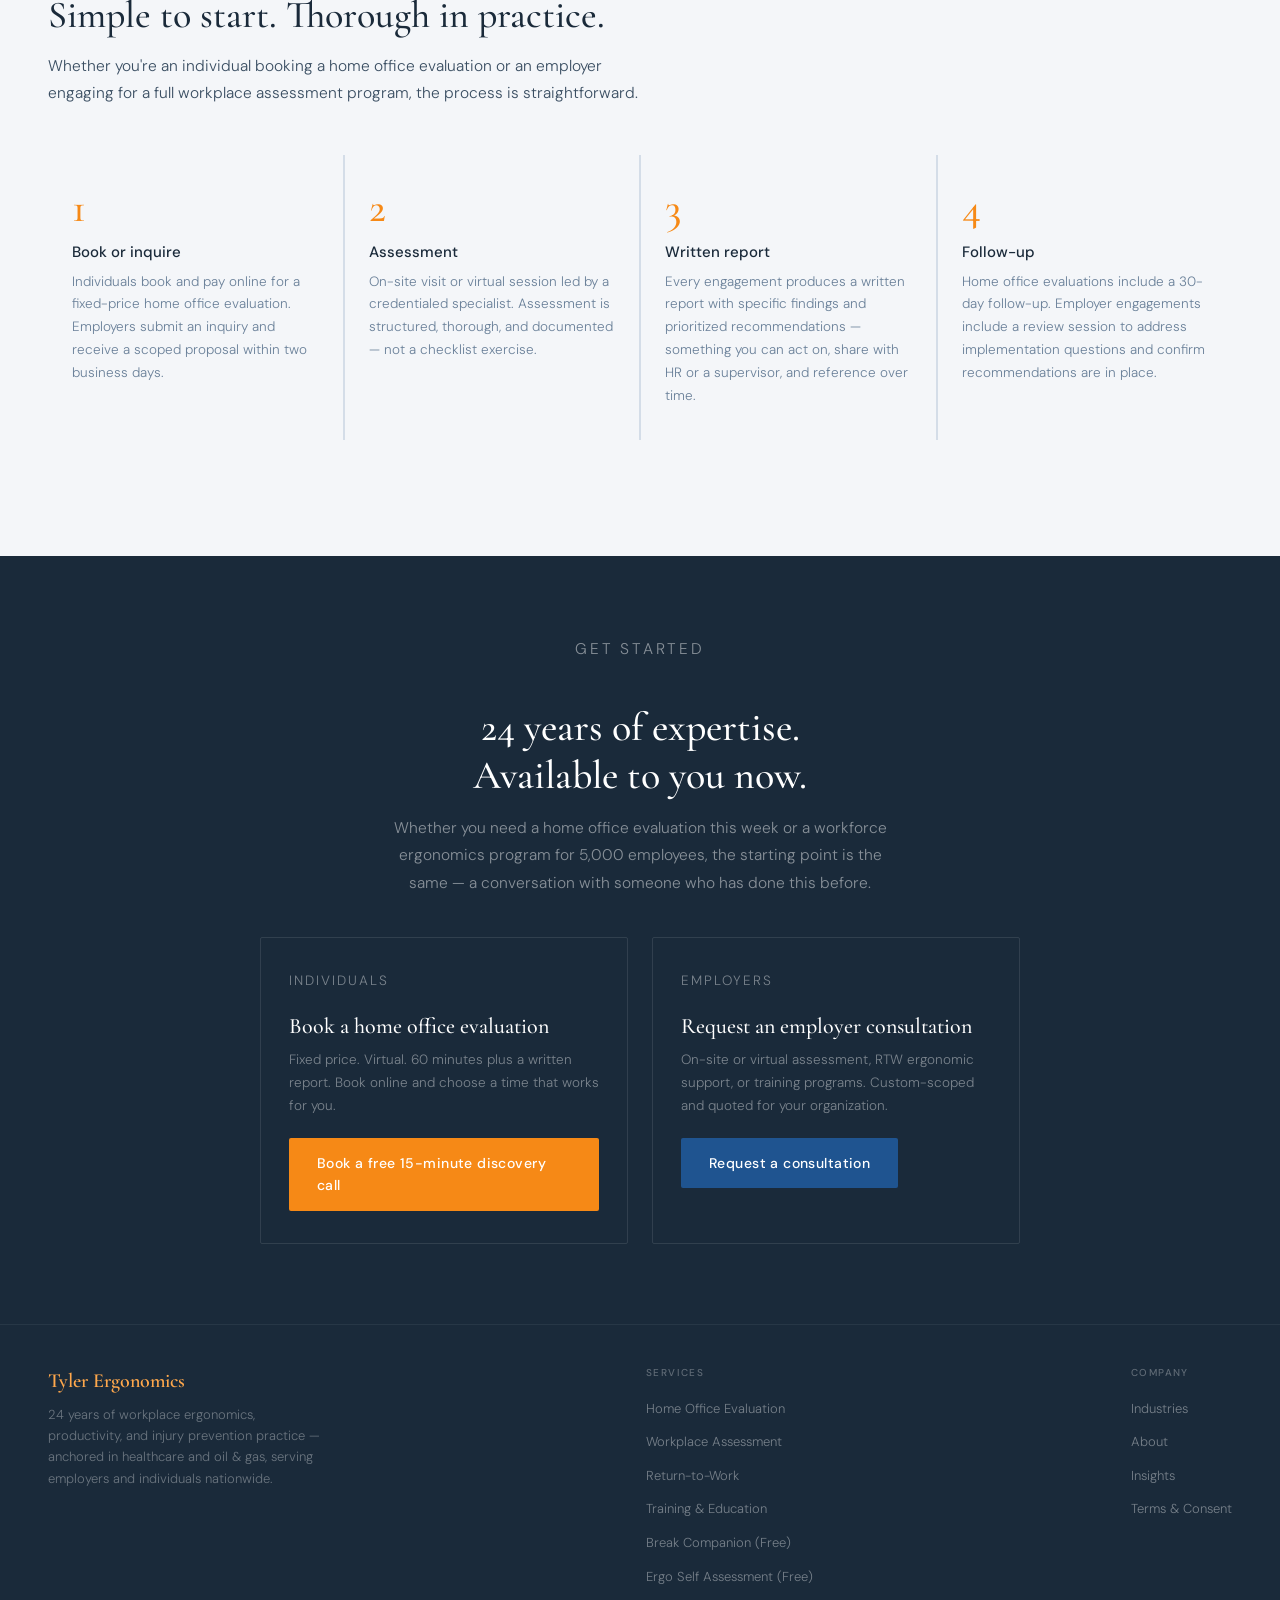
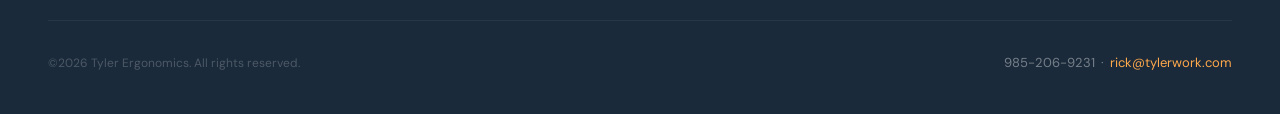
==== commit 470b0fde: "Use discomfort in marketing copy and correct the kinesiology degree. Replace pain wording in marketi" ====
--- a/index.html
+++ b/index.html
@@ -574,7 +574,7 @@
     <div class="audience-card dark">
       <p class="audience-tag">For individuals</p>
       <h3>Home office & remote worker evaluations</h3>
-      <p>You set up your home office the best you could — but neck pain, back pain, and wrist issues don't care about good intentions. A professional ergonomic evaluation identifies what's causing the problem and what to change.</p>
+      <p>You set up your home office the best you could — but neck and back discomfort, and wrist issues, don't care about good intentions. A professional ergonomic evaluation identifies what's causing the problem and what to change.</p>
       <ul class="audience-list">
         <li>Full home office workstation assessment</li>
         <li>Posture and positioning analysis</li>
@@ -651,7 +651,7 @@
     <a href="te-02-services.html" class="service-card" style="text-decoration:none;color:inherit;cursor:pointer">
       <div class="service-icon">WS</div>
       <h3>Workplace Assessment</h3>
-      <p>On-site or virtual analysis of workstations and the work itself &mdash; using the ROSA framework to find what&rsquo;s wearing your team down before it turns into pain, injury, or lost time. Written report with clear, prioritized recommendations.</p>
+      <p>On-site or virtual analysis of workstations and the work itself &mdash; using the ROSA framework to find what&rsquo;s wearing your team down before it turns into discomfort, injury, or lost time. Written report with clear, prioritized recommendations.</p>
       <div class="service-tags">
         <span class="service-tag">On-site or virtual</span>
         <span class="service-tag">Employer</span>
